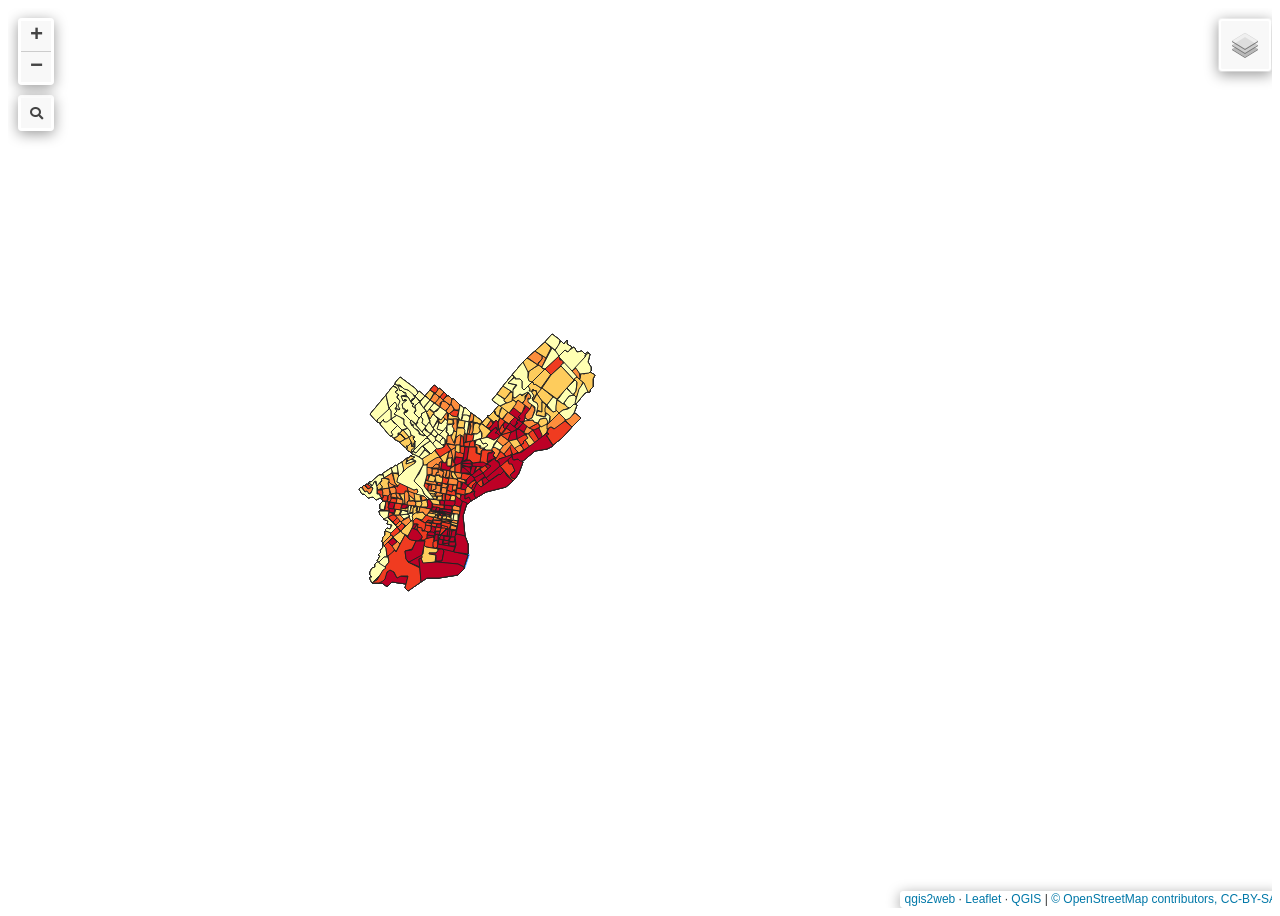
==== Projects/ej-index-map/index.html @ 43e33000 "fix map" ====
<!doctype html>
<html lang="en">
    <head>
        <meta charset="utf-8">
        <meta http-equiv="X-UA-Compatible" content="IE=edge">
        <meta name="viewport" content="initial-scale=1,user-scalable=no,maximum-scale=1,width=device-width">
        <meta name="mobile-web-app-capable" content="yes">
        <meta name="apple-mobile-web-app-capable" content="yes">
        <link rel="stylesheet" href="css/leaflet.css">
        <link rel="stylesheet" href="css/L.Control.Layers.Tree.css">
        <link rel="stylesheet" href="css/qgis2web.css">
        <link rel="stylesheet" href="css/fontawesome-all.min.css">
        <link rel="stylesheet" href="css/leaflet.photon.css">
        <style>
        #map {
            width: 100%;
            height: 100vh;
        }
        </style>
        <title></title>
    </head>
    <body>
        <div id="map">
        </div>
        <script src="js/qgis2web_expressions.js"></script>
        <script src="js/leaflet.js"></script>
        <script src="js/L.Control.Layers.Tree.min.js"></script>
        <script src="js/leaflet.rotatedMarker.js"></script>
        <script src="js/leaflet.pattern.js"></script>
        <script src="js/leaflet-hash.js"></script>
        <script src="js/Autolinker.min.js"></script>
        <script src="js/rbush.min.js"></script>
        <script src="js/labelgun.min.js"></script>
        <script src="js/labels.js"></script>
        <script src="js/leaflet.photon.js"></script>
        <script src="data/EJClimateRiskIndex_1.js"></script>
        <script src="data/EnvironmentalBurdenIndex_2.js"></script>
        <script src="data/Health_VulnerabilityIndex_3.js"></script>
        <script src="data/SocialVulnerabilityIndex_4.js"></script>
        <script src="data/ClimateExposureIndex_5.js"></script>
        <script>
        var highlightLayer;
        function highlightFeature(e) {
            highlightLayer = e.target;

            if (e.target.feature.geometry.type === 'LineString' || e.target.feature.geometry.type === 'MultiLineString') {
              highlightLayer.setStyle({
                color: 'rgba(255, 255, 0, 1.00)',
              });
            } else {
              highlightLayer.setStyle({
                fillColor: 'rgba(255, 255, 0, 1.00)',
                fillOpacity: 1
              });
            }
        }
        var map = L.map('map', {
            zoomControl:false, maxZoom:28, minZoom:1
        }).fitBounds([[39.86535058862325,-75.39120789966726],[40.149385617863615,-74.38391199046475]]);
        var hash = new L.Hash(map);
        map.attributionControl.setPrefix('<a href="https://github.com/qgis2web/qgis2web" target="_blank">qgis2web</a> &middot; <a href="https://leafletjs.com" title="A JS library for interactive maps">Leaflet</a> &middot; <a href="https://qgis.org">QGIS</a>');
        var autolinker = new Autolinker({truncate: {length: 30, location: 'smart'}});
        // remove popup's row if "visible-with-data"
        function removeEmptyRowsFromPopupContent(content, feature) {
         var tempDiv = document.createElement('div');
         tempDiv.innerHTML = content;
         var rows = tempDiv.querySelectorAll('tr');
         for (var i = 0; i < rows.length; i++) {
             var td = rows[i].querySelector('td.visible-with-data');
             var key = td ? td.id : '';
             if (td && td.classList.contains('visible-with-data') && feature.properties[key] == null) {
                 rows[i].parentNode.removeChild(rows[i]);
             }
         }
         return tempDiv.innerHTML;
        }
        // modify popup if contains media
        function addClassToPopupIfMedia(content, popup) {
            var tempDiv = document.createElement('div');
            tempDiv.innerHTML = content;
            var imgTd = tempDiv.querySelector('td img');
            if (imgTd) {
                var src = imgTd.getAttribute('src');
                if (/\.(jpg|jpeg|png|gif|bmp|webp|avif)$/i.test(src)) {
                    popup._contentNode.classList.add('media');
                    var img = popup._contentNode.querySelector('td img');
                    if (img) {
                        // If already loaded (cache), update immediately
                        if (img.complete && img.naturalHeight > 0) {
                            popup.update();
                        } else {
                            img.addEventListener('load', function() {
                                popup.update();
                            });
                            img.addEventListener('error', function() {
                                popup.update();
                            });
                        }
                    }
                } else if (/\.(mp3|wav|ogg|aac)$/i.test(src)) {
                    var audio = document.createElement('audio');
                    audio.controls = true;
                    audio.src = src;
                    imgTd.parentNode.replaceChild(audio, imgTd);
                    popup._contentNode.classList.add('media');
                    setTimeout(function() {
                        popup.setContent(tempDiv.innerHTML);
                        popup.update();
                    }, 10);
                } else if (/\.(mp4|webm|ogg|mov)$/i.test(src)) {
                    var video = document.createElement('video');
                    video.controls = true;
                    video.src = src;
                    video.style.width = "400px";
                    video.style.height = "300px";
                    video.style.maxHeight = "60vh";
                    video.style.maxWidth = "60vw";
                    imgTd.parentNode.replaceChild(video, imgTd);
                    popup._contentNode.classList.add('media');
                    // Aggiorna il popup quando il video carica i metadati
                    video.addEventListener('loadedmetadata', function() {
                        popup.update();
                    });
                    setTimeout(function() {
                        popup.setContent(tempDiv.innerHTML);
                        popup.update();
                    }, 10);
                } else {
                    popup._contentNode.classList.remove('media');
                }
            } else {
                popup._contentNode.classList.remove('media');
            }
        }
        var zoomControl = L.control.zoom({
            position: 'topleft'
        }).addTo(map);
        var bounds_group = new L.featureGroup([]);
        function setBounds() {
        }
        map.createPane('pane_OSMStandard_0');
        map.getPane('pane_OSMStandard_0').style.zIndex = 400;
        var layer_OSMStandard_0 = L.tileLayer('https://tile.openstreetmap.org/{z}/{x}/{y}.png', {
            pane: 'pane_OSMStandard_0',
            opacity: 1.0,
            attribution: '<a href="https://www.openstreetmap.org/copyright">© OpenStreetMap contributors, CC-BY-SA</a>',
            minZoom: 1,
            maxZoom: 28,
            minNativeZoom: 0,
            maxNativeZoom: 19
        });
        layer_OSMStandard_0;
        map.addLayer(layer_OSMStandard_0);
        function pop_EJClimateRiskIndex_1(feature, layer) {
            layer.on({
                mouseout: function(e) {
                    for (var i in e.target._eventParents) {
                        if (typeof e.target._eventParents[i].resetStyle === 'function') {
                            e.target._eventParents[i].resetStyle(e.target);
                        }
                    }
                },
                mouseover: highlightFeature,
            });
            var popupContent = '<table>\
                    <tr>\
                        <td colspan="2">' + (feature.properties['GEOID'] !== null ? autolinker.link(String(feature.properties['GEOID']).replace(/'/g, '\'').toLocaleString()) : '') + '</td>\
                    </tr>\
                    <tr>\
                        <td colspan="2">' + (feature.properties['NAME'] !== null ? autolinker.link(String(feature.properties['NAME']).replace(/'/g, '\'').toLocaleString()) : '') + '</td>\
                    </tr>\
                    <tr>\
                        <td colspan="2">' + (feature.properties['EJScreen_Philadelphia_Tracts_PM25'] !== null ? autolinker.link(String(feature.properties['EJScreen_Philadelphia_Tracts_PM25']).replace(/'/g, '\'').toLocaleString()) : '') + '</td>\
                    </tr>\
                    <tr>\
                        <td colspan="2">' + (feature.properties['EJScreen_Philadelphia_Tracts_OZONE'] !== null ? autolinker.link(String(feature.properties['EJScreen_Philadelphia_Tracts_OZONE']).replace(/'/g, '\'').toLocaleString()) : '') + '</td>\
                    </tr>\
                    <tr>\
                        <td colspan="2">' + (feature.properties['EJScreen_Philadelphia_Tracts_DSLPM'] !== null ? autolinker.link(String(feature.properties['EJScreen_Philadelphia_Tracts_DSLPM']).replace(/'/g, '\'').toLocaleString()) : '') + '</td>\
                    </tr>\
                    <tr>\
                        <td colspan="2">' + (feature.properties['EJScreen_Philadelphia_Tracts_RSEI_AIR'] !== null ? autolinker.link(String(feature.properties['EJScreen_Philadelphia_Tracts_RSEI_AIR']).replace(/'/g, '\'').toLocaleString()) : '') + '</td>\
                    </tr>\
                    <tr>\
                        <td colspan="2">' + (feature.properties['EJScreen_Philadelphia_Tracts_PTRAF'] !== null ? autolinker.link(String(feature.properties['EJScreen_Philadelphia_Tracts_PTRAF']).replace(/'/g, '\'').toLocaleString()) : '') + '</td>\
                    </tr>\
                    <tr>\
                        <td colspan="2">' + (feature.properties['HISTO_1'] !== null ? autolinker.link(String(feature.properties['HISTO_1']).replace(/'/g, '\'').toLocaleString()) : '') + '</td>\
                    </tr>\
                    <tr>\
                        <td colspan="2">' + (feature.properties['HISTO_2'] !== null ? autolinker.link(String(feature.properties['HISTO_2']).replace(/'/g, '\'').toLocaleString()) : '') + '</td>\
                    </tr>\
                    <tr>\
                        <td colspan="2">' + (feature.properties['HISTO_3'] !== null ? autolinker.link(String(feature.properties['HISTO_3']).replace(/'/g, '\'').toLocaleString()) : '') + '</td>\
                    </tr>\
                    <tr>\
                        <td colspan="2">' + (feature.properties['HISTO_4'] !== null ? autolinker.link(String(feature.properties['HISTO_4']).replace(/'/g, '\'').toLocaleString()) : '') + '</td>\
                    </tr>\
                    <tr>\
                        <td colspan="2">' + (feature.properties['HISTO_5'] !== null ? autolinker.link(String(feature.properties['HISTO_5']).replace(/'/g, '\'').toLocaleString()) : '') + '</td>\
                    </tr>\
                    <tr>\
                        <td colspan="2">' + (feature.properties['HISTO_6'] !== null ? autolinker.link(String(feature.properties['HISTO_6']).replace(/'/g, '\'').toLocaleString()) : '') + '</td>\
                    </tr>\
                    <tr>\
                        <td colspan="2">' + (feature.properties['HISTO_7'] !== null ? autolinker.link(String(feature.properties['HISTO_7']).replace(/'/g, '\'').toLocaleString()) : '') + '</td>\
                    </tr>\
                    <tr>\
                        <td colspan="2">' + (feature.properties['pct_tree_canopy'] !== null ? autolinker.link(String(feature.properties['pct_tree_canopy']).replace(/'/g, '\'').toLocaleString()) : '') + '</td>\
                    </tr>\
                    <tr>\
                        <td colspan="2">' + (feature.properties['Environmental Justice Project - Philadelphia_Census_median_hh_income'] !== null ? autolinker.link(String(feature.properties['Environmental Justice Project - Philadelphia_Census_median_hh_income']).replace(/'/g, '\'').toLocaleString()) : '') + '</td>\
                    </tr>\
                    <tr>\
                        <td colspan="2">' + (feature.properties['Environmental Justice Project - Philadelphia_Census_poverty_rate'] !== null ? autolinker.link(String(feature.properties['Environmental Justice Project - Philadelphia_Census_poverty_rate']).replace(/'/g, '\'').toLocaleString()) : '') + '</td>\
                    </tr>\
                    <tr>\
                        <td colspan="2">' + (feature.properties['Environmental Justice Project - Philadelphia_Census_pct_nonwhite'] !== null ? autolinker.link(String(feature.properties['Environmental Justice Project - Philadelphia_Census_pct_nonwhite']).replace(/'/g, '\'').toLocaleString()) : '') + '</td>\
                    </tr>\
                    <tr>\
                        <td colspan="2">' + (feature.properties['Environmental Justice Project - Philadelphia_Census_pct_limited_english'] !== null ? autolinker.link(String(feature.properties['Environmental Justice Project - Philadelphia_Census_pct_limited_english']).replace(/'/g, '\'').toLocaleString()) : '') + '</td>\
                    </tr>\
                    <tr>\
                        <td colspan="2">' + (feature.properties['Environmental Justice Project - Philadelphia_Census_Asthma'] !== null ? autolinker.link(String(feature.properties['Environmental Justice Project - Philadelphia_Census_Asthma']).replace(/'/g, '\'').toLocaleString()) : '') + '</td>\
                    </tr>\
                    <tr>\
                        <td colspan="2">' + (feature.properties['Environmental Justice Project - Philadelphia_Census_COPD'] !== null ? autolinker.link(String(feature.properties['Environmental Justice Project - Philadelphia_Census_COPD']).replace(/'/g, '\'').toLocaleString()) : '') + '</td>\
                    </tr>\
                    <tr>\
                        <td colspan="2">' + (feature.properties['Environmental Justice Project - Philadelphia_Census_Heart_Disease'] !== null ? autolinker.link(String(feature.properties['Environmental Justice Project - Philadelphia_Census_Heart_Disease']).replace(/'/g, '\'').toLocaleString()) : '') + '</td>\
                    </tr>\
                    <tr>\
                        <td colspan="2">' + (feature.properties['EJScreen_Philadelphia_Tracts_PM25_pctile'] !== null ? autolinker.link(String(feature.properties['EJScreen_Philadelphia_Tracts_PM25_pctile']).replace(/'/g, '\'').toLocaleString()) : '') + '</td>\
                    </tr>\
                    <tr>\
                        <td colspan="2">' + (feature.properties['EJScreen_Philadelphia_Tracts_OZONE_pctile'] !== null ? autolinker.link(String(feature.properties['EJScreen_Philadelphia_Tracts_OZONE_pctile']).replace(/'/g, '\'').toLocaleString()) : '') + '</td>\
                    </tr>\
                    <tr>\
                        <td colspan="2">' + (feature.properties['EJScreen_Philadelphia_Tracts_DSLPM_pctile'] !== null ? autolinker.link(String(feature.properties['EJScreen_Philadelphia_Tracts_DSLPM_pctile']).replace(/'/g, '\'').toLocaleString()) : '') + '</td>\
                    </tr>\
                    <tr>\
                        <td colspan="2">' + (feature.properties['EJScreen_Philadelphia_Tracts_RSEI_AIR_pctile'] !== null ? autolinker.link(String(feature.properties['EJScreen_Philadelphia_Tracts_RSEI_AIR_pctile']).replace(/'/g, '\'').toLocaleString()) : '') + '</td>\
                    </tr>\
                    <tr>\
                        <td colspan="2">' + (feature.properties['EJScreen_Philadelphia_Tracts_PTRAF_pctile'] !== null ? autolinker.link(String(feature.properties['EJScreen_Philadelphia_Tracts_PTRAF_pctile']).replace(/'/g, '\'').toLocaleString()) : '') + '</td>\
                    </tr>\
                    <tr>\
                        <td colspan="2">' + (feature.properties['Environmental Justice Project - Philadelphia_Census_Asthma_pctile'] !== null ? autolinker.link(String(feature.properties['Environmental Justice Project - Philadelphia_Census_Asthma_pctile']).replace(/'/g, '\'').toLocaleString()) : '') + '</td>\
                    </tr>\
                    <tr>\
                        <td colspan="2">' + (feature.properties['Environmental Justice Project - Philadelphia_Census_Heart_Disease_pctile'] !== null ? autolinker.link(String(feature.properties['Environmental Justice Project - Philadelphia_Census_Heart_Disease_pctile']).replace(/'/g, '\'').toLocaleString()) : '') + '</td>\
                    </tr>\
                    <tr>\
                        <td colspan="2">' + (feature.properties['Environmental Justice Project - Philadelphia_Census_COPD_pctile'] !== null ? autolinker.link(String(feature.properties['Environmental Justice Project - Philadelphia_Census_COPD_pctile']).replace(/'/g, '\'').toLocaleString()) : '') + '</td>\
                    </tr>\
                    <tr>\
                        <td colspan="2">' + (feature.properties['Environmental Justice Project - Philadelphia_Census_poverty_rate_pctile'] !== null ? autolinker.link(String(feature.properties['Environmental Justice Project - Philadelphia_Census_poverty_rate_pctile']).replace(/'/g, '\'').toLocaleString()) : '') + '</td>\
                    </tr>\
                    <tr>\
                        <td colspan="2">' + (feature.properties['Environmental Justice Project - Philadelphia_Census_pct_nonwhite_pctile'] !== null ? autolinker.link(String(feature.properties['Environmental Justice Project - Philadelphia_Census_pct_nonwhite_pctile']).replace(/'/g, '\'').toLocaleString()) : '') + '</td>\
                    </tr>\
                    <tr>\
                        <td colspan="2">' + (feature.properties['Environmental Justice Project - Philadelphia_Census_pct_limited_english_pctile'] !== null ? autolinker.link(String(feature.properties['Environmental Justice Project - Philadelphia_Census_pct_limited_english_pctile']).replace(/'/g, '\'').toLocaleString()) : '') + '</td>\
                    </tr>\
                    <tr>\
                        <td colspan="2">' + (feature.properties['income_pctile'] !== null ? autolinker.link(String(feature.properties['income_pctile']).replace(/'/g, '\'').toLocaleString()) : '') + '</td>\
                    </tr>\
                    <tr>\
                        <td colspan="2">' + (feature.properties['heat_exposure_proxy'] !== null ? autolinker.link(String(feature.properties['heat_exposure_proxy']).replace(/'/g, '\'').toLocaleString()) : '') + '</td>\
                    </tr>\
                    <tr>\
                        <td colspan="2">' + (feature.properties['heat_exposure_pctile'] !== null ? autolinker.link(String(feature.properties['heat_exposure_pctile']).replace(/'/g, '\'').toLocaleString()) : '') + '</td>\
                    </tr>\
                    <tr>\
                        <td colspan="2">' + (feature.properties['environmental_burden_index'] !== null ? autolinker.link(String(feature.properties['environmental_burden_index']).replace(/'/g, '\'').toLocaleString()) : '') + '</td>\
                    </tr>\
                    <tr>\
                        <td colspan="2">' + (feature.properties['health_vulnerability_index'] !== null ? autolinker.link(String(feature.properties['health_vulnerability_index']).replace(/'/g, '\'').toLocaleString()) : '') + '</td>\
                    </tr>\
                    <tr>\
                        <td colspan="2">' + (feature.properties['social_vulnerability_index'] !== null ? autolinker.link(String(feature.properties['social_vulnerability_index']).replace(/'/g, '\'').toLocaleString()) : '') + '</td>\
                    </tr>\
                    <tr>\
                        <td colspan="2">' + (feature.properties['climate_exposure_index'] !== null ? autolinker.link(String(feature.properties['climate_exposure_index']).replace(/'/g, '\'').toLocaleString()) : '') + '</td>\
                    </tr>\
                    <tr>\
                        <td colspan="2">' + (feature.properties['composite_risk_score'] !== null ? autolinker.link(String(feature.properties['composite_risk_score']).replace(/'/g, '\'').toLocaleString()) : '') + '</td>\
                    </tr>\
                </table>';
            var content = removeEmptyRowsFromPopupContent(popupContent, feature);
			layer.on('popupopen', function(e) {
				addClassToPopupIfMedia(content, e.popup);
			});
			layer.bindPopup(content, { maxHeight: 400 });
        }

        function style_EJClimateRiskIndex_1_0(feature) {
            if (feature.properties['composite_risk_score'] >= 18.607334 && feature.properties['composite_risk_score'] <= 36.349273 ) {
                return {
                pane: 'pane_EJClimateRiskIndex_1',
                opacity: 1,
                color: 'rgba(35,35,35,1.0)',
                dashArray: '',
                lineCap: 'butt',
                lineJoin: 'miter',
                weight: 1.0, 
                fill: true,
                fillOpacity: 1,
                fillColor: 'rgba(255,255,178,1.0)',
                interactive: true,
            }
            }
            if (feature.properties['composite_risk_score'] >= 36.349273 && feature.properties['composite_risk_score'] <= 46.373798 ) {
                return {
                pane: 'pane_EJClimateRiskIndex_1',
                opacity: 1,
                color: 'rgba(35,35,35,1.0)',
                dashArray: '',
                lineCap: 'butt',
                lineJoin: 'miter',
                weight: 1.0, 
                fill: true,
                fillOpacity: 1,
                fillColor: 'rgba(254,204,92,1.0)',
                interactive: true,
            }
            }
            if (feature.properties['composite_risk_score'] >= 46.373798 && feature.properties['composite_risk_score'] <= 54.955876 ) {
                return {
                pane: 'pane_EJClimateRiskIndex_1',
                opacity: 1,
                color: 'rgba(35,35,35,1.0)',
                dashArray: '',
                lineCap: 'butt',
                lineJoin: 'miter',
                weight: 1.0, 
                fill: true,
                fillOpacity: 1,
                fillColor: 'rgba(253,141,60,1.0)',
                interactive: true,
            }
            }
            if (feature.properties['composite_risk_score'] >= 54.955876 && feature.properties['composite_risk_score'] <= 63.585877 ) {
                return {
                pane: 'pane_EJClimateRiskIndex_1',
                opacity: 1,
                color: 'rgba(35,35,35,1.0)',
                dashArray: '',
                lineCap: 'butt',
                lineJoin: 'miter',
                weight: 1.0, 
                fill: true,
                fillOpacity: 1,
                fillColor: 'rgba(240,59,32,1.0)',
                interactive: true,
            }
            }
            if (feature.properties['composite_risk_score'] >= 63.585877 && feature.properties['composite_risk_score'] <= 81.238102 ) {
                return {
                pane: 'pane_EJClimateRiskIndex_1',
                opacity: 1,
                color: 'rgba(35,35,35,1.0)',
                dashArray: '',
                lineCap: 'butt',
                lineJoin: 'miter',
                weight: 1.0, 
                fill: true,
                fillOpacity: 1,
                fillColor: 'rgba(189,0,38,1.0)',
                interactive: true,
            }
            }
        }
        map.createPane('pane_EJClimateRiskIndex_1');
        map.getPane('pane_EJClimateRiskIndex_1').style.zIndex = 401;
        map.getPane('pane_EJClimateRiskIndex_1').style['mix-blend-mode'] = 'normal';
        var layer_EJClimateRiskIndex_1 = new L.geoJson(json_EJClimateRiskIndex_1, {
            attribution: '',
            interactive: true,
            dataVar: 'json_EJClimateRiskIndex_1',
            layerName: 'layer_EJClimateRiskIndex_1',
            pane: 'pane_EJClimateRiskIndex_1',
            onEachFeature: pop_EJClimateRiskIndex_1,
            style: style_EJClimateRiskIndex_1_0,
        });
        bounds_group.addLayer(layer_EJClimateRiskIndex_1);
        map.addLayer(layer_EJClimateRiskIndex_1);
        function pop_EnvironmentalBurdenIndex_2(feature, layer) {
            layer.on({
                mouseout: function(e) {
                    for (var i in e.target._eventParents) {
                        if (typeof e.target._eventParents[i].resetStyle === 'function') {
                            e.target._eventParents[i].resetStyle(e.target);
                        }
                    }
                },
                mouseover: highlightFeature,
            });
            var popupContent = '<table>\
                    <tr>\
                        <td colspan="2">' + (feature.properties['GEOID'] !== null ? autolinker.link(String(feature.properties['GEOID']).replace(/'/g, '\'').toLocaleString()) : '') + '</td>\
                    </tr>\
                    <tr>\
                        <td colspan="2">' + (feature.properties['NAME'] !== null ? autolinker.link(String(feature.properties['NAME']).replace(/'/g, '\'').toLocaleString()) : '') + '</td>\
                    </tr>\
                    <tr>\
                        <td colspan="2">' + (feature.properties['EJScreen_Philadelphia_Tracts_PM25'] !== null ? autolinker.link(String(feature.properties['EJScreen_Philadelphia_Tracts_PM25']).replace(/'/g, '\'').toLocaleString()) : '') + '</td>\
                    </tr>\
                    <tr>\
                        <td colspan="2">' + (feature.properties['EJScreen_Philadelphia_Tracts_OZONE'] !== null ? autolinker.link(String(feature.properties['EJScreen_Philadelphia_Tracts_OZONE']).replace(/'/g, '\'').toLocaleString()) : '') + '</td>\
                    </tr>\
                    <tr>\
                        <td colspan="2">' + (feature.properties['EJScreen_Philadelphia_Tracts_DSLPM'] !== null ? autolinker.link(String(feature.properties['EJScreen_Philadelphia_Tracts_DSLPM']).replace(/'/g, '\'').toLocaleString()) : '') + '</td>\
                    </tr>\
                    <tr>\
                        <td colspan="2">' + (feature.properties['EJScreen_Philadelphia_Tracts_RSEI_AIR'] !== null ? autolinker.link(String(feature.properties['EJScreen_Philadelphia_Tracts_RSEI_AIR']).replace(/'/g, '\'').toLocaleString()) : '') + '</td>\
                    </tr>\
                    <tr>\
                        <td colspan="2">' + (feature.properties['EJScreen_Philadelphia_Tracts_PTRAF'] !== null ? autolinker.link(String(feature.properties['EJScreen_Philadelphia_Tracts_PTRAF']).replace(/'/g, '\'').toLocaleString()) : '') + '</td>\
                    </tr>\
                    <tr>\
                        <td colspan="2">' + (feature.properties['HISTO_1'] !== null ? autolinker.link(String(feature.properties['HISTO_1']).replace(/'/g, '\'').toLocaleString()) : '') + '</td>\
                    </tr>\
                    <tr>\
                        <td colspan="2">' + (feature.properties['HISTO_2'] !== null ? autolinker.link(String(feature.properties['HISTO_2']).replace(/'/g, '\'').toLocaleString()) : '') + '</td>\
                    </tr>\
                    <tr>\
                        <td colspan="2">' + (feature.properties['HISTO_3'] !== null ? autolinker.link(String(feature.properties['HISTO_3']).replace(/'/g, '\'').toLocaleString()) : '') + '</td>\
                    </tr>\
                    <tr>\
                        <td colspan="2">' + (feature.properties['HISTO_4'] !== null ? autolinker.link(String(feature.properties['HISTO_4']).replace(/'/g, '\'').toLocaleString()) : '') + '</td>\
                    </tr>\
                    <tr>\
                        <td colspan="2">' + (feature.properties['HISTO_5'] !== null ? autolinker.link(String(feature.properties['HISTO_5']).replace(/'/g, '\'').toLocaleString()) : '') + '</td>\
                    </tr>\
                    <tr>\
                        <td colspan="2">' + (feature.properties['HISTO_6'] !== null ? autolinker.link(String(feature.properties['HISTO_6']).replace(/'/g, '\'').toLocaleString()) : '') + '</td>\
                    </tr>\
                    <tr>\
                        <td colspan="2">' + (feature.properties['HISTO_7'] !== null ? autolinker.link(String(feature.properties['HISTO_7']).replace(/'/g, '\'').toLocaleString()) : '') + '</td>\
                    </tr>\
                    <tr>\
                        <td colspan="2">' + (feature.properties['pct_tree_canopy'] !== null ? autolinker.link(String(feature.properties['pct_tree_canopy']).replace(/'/g, '\'').toLocaleString()) : '') + '</td>\
                    </tr>\
                    <tr>\
                        <td colspan="2">' + (feature.properties['Environmental Justice Project - Philadelphia_Census_median_hh_income'] !== null ? autolinker.link(String(feature.properties['Environmental Justice Project - Philadelphia_Census_median_hh_income']).replace(/'/g, '\'').toLocaleString()) : '') + '</td>\
                    </tr>\
                    <tr>\
                        <td colspan="2">' + (feature.properties['Environmental Justice Project - Philadelphia_Census_poverty_rate'] !== null ? autolinker.link(String(feature.properties['Environmental Justice Project - Philadelphia_Census_poverty_rate']).replace(/'/g, '\'').toLocaleString()) : '') + '</td>\
                    </tr>\
                    <tr>\
                        <td colspan="2">' + (feature.properties['Environmental Justice Project - Philadelphia_Census_pct_nonwhite'] !== null ? autolinker.link(String(feature.properties['Environmental Justice Project - Philadelphia_Census_pct_nonwhite']).replace(/'/g, '\'').toLocaleString()) : '') + '</td>\
                    </tr>\
                    <tr>\
                        <td colspan="2">' + (feature.properties['Environmental Justice Project - Philadelphia_Census_pct_limited_english'] !== null ? autolinker.link(String(feature.properties['Environmental Justice Project - Philadelphia_Census_pct_limited_english']).replace(/'/g, '\'').toLocaleString()) : '') + '</td>\
                    </tr>\
                    <tr>\
                        <td colspan="2">' + (feature.properties['Environmental Justice Project - Philadelphia_Census_Asthma'] !== null ? autolinker.link(String(feature.properties['Environmental Justice Project - Philadelphia_Census_Asthma']).replace(/'/g, '\'').toLocaleString()) : '') + '</td>\
                    </tr>\
                    <tr>\
                        <td colspan="2">' + (feature.properties['Environmental Justice Project - Philadelphia_Census_COPD'] !== null ? autolinker.link(String(feature.properties['Environmental Justice Project - Philadelphia_Census_COPD']).replace(/'/g, '\'').toLocaleString()) : '') + '</td>\
                    </tr>\
                    <tr>\
                        <td colspan="2">' + (feature.properties['Environmental Justice Project - Philadelphia_Census_Heart_Disease'] !== null ? autolinker.link(String(feature.properties['Environmental Justice Project - Philadelphia_Census_Heart_Disease']).replace(/'/g, '\'').toLocaleString()) : '') + '</td>\
                    </tr>\
                    <tr>\
                        <td colspan="2">' + (feature.properties['EJScreen_Philadelphia_Tracts_PM25_pctile'] !== null ? autolinker.link(String(feature.properties['EJScreen_Philadelphia_Tracts_PM25_pctile']).replace(/'/g, '\'').toLocaleString()) : '') + '</td>\
                    </tr>\
                    <tr>\
                        <td colspan="2">' + (feature.properties['EJScreen_Philadelphia_Tracts_OZONE_pctile'] !== null ? autolinker.link(String(feature.properties['EJScreen_Philadelphia_Tracts_OZONE_pctile']).replace(/'/g, '\'').toLocaleString()) : '') + '</td>\
                    </tr>\
                    <tr>\
                        <td colspan="2">' + (feature.properties['EJScreen_Philadelphia_Tracts_DSLPM_pctile'] !== null ? autolinker.link(String(feature.properties['EJScreen_Philadelphia_Tracts_DSLPM_pctile']).replace(/'/g, '\'').toLocaleString()) : '') + '</td>\
                    </tr>\
                    <tr>\
                        <td colspan="2">' + (feature.properties['EJScreen_Philadelphia_Tracts_RSEI_AIR_pctile'] !== null ? autolinker.link(String(feature.properties['EJScreen_Philadelphia_Tracts_RSEI_AIR_pctile']).replace(/'/g, '\'').toLocaleString()) : '') + '</td>\
                    </tr>\
                    <tr>\
                        <td colspan="2">' + (feature.properties['EJScreen_Philadelphia_Tracts_PTRAF_pctile'] !== null ? autolinker.link(String(feature.properties['EJScreen_Philadelphia_Tracts_PTRAF_pctile']).replace(/'/g, '\'').toLocaleString()) : '') + '</td>\
                    </tr>\
                    <tr>\
                        <td colspan="2">' + (feature.properties['Environmental Justice Project - Philadelphia_Census_Asthma_pctile'] !== null ? autolinker.link(String(feature.properties['Environmental Justice Project - Philadelphia_Census_Asthma_pctile']).replace(/'/g, '\'').toLocaleString()) : '') + '</td>\
                    </tr>\
                    <tr>\
                        <td colspan="2">' + (feature.properties['Environmental Justice Project - Philadelphia_Census_Heart_Disease_pctile'] !== null ? autolinker.link(String(feature.properties['Environmental Justice Project - Philadelphia_Census_Heart_Disease_pctile']).replace(/'/g, '\'').toLocaleString()) : '') + '</td>\
                    </tr>\
                    <tr>\
                        <td colspan="2">' + (feature.properties['Environmental Justice Project - Philadelphia_Census_COPD_pctile'] !== null ? autolinker.link(String(feature.properties['Environmental Justice Project - Philadelphia_Census_COPD_pctile']).replace(/'/g, '\'').toLocaleString()) : '') + '</td>\
                    </tr>\
                    <tr>\
                        <td colspan="2">' + (feature.properties['Environmental Justice Project - Philadelphia_Census_poverty_rate_pctile'] !== null ? autolinker.link(String(feature.properties['Environmental Justice Project - Philadelphia_Census_poverty_rate_pctile']).replace(/'/g, '\'').toLocaleString()) : '') + '</td>\
                    </tr>\
                    <tr>\
                        <td colspan="2">' + (feature.properties['Environmental Justice Project - Philadelphia_Census_pct_nonwhite_pctile'] !== null ? autolinker.link(String(feature.properties['Environmental Justice Project - Philadelphia_Census_pct_nonwhite_pctile']).replace(/'/g, '\'').toLocaleString()) : '') + '</td>\
                    </tr>\
                    <tr>\
                        <td colspan="2">' + (feature.properties['Environmental Justice Project - Philadelphia_Census_pct_limited_english_pctile'] !== null ? autolinker.link(String(feature.properties['Environmental Justice Project - Philadelphia_Census_pct_limited_english_pctile']).replace(/'/g, '\'').toLocaleString()) : '') + '</td>\
                    </tr>\
                    <tr>\
                        <td colspan="2">' + (feature.properties['income_pctile'] !== null ? autolinker.link(String(feature.properties['income_pctile']).replace(/'/g, '\'').toLocaleString()) : '') + '</td>\
                    </tr>\
                    <tr>\
                        <td colspan="2">' + (feature.properties['heat_exposure_proxy'] !== null ? autolinker.link(String(feature.properties['heat_exposure_proxy']).replace(/'/g, '\'').toLocaleString()) : '') + '</td>\
                    </tr>\
                    <tr>\
                        <td colspan="2">' + (feature.properties['heat_exposure_pctile'] !== null ? autolinker.link(String(feature.properties['heat_exposure_pctile']).replace(/'/g, '\'').toLocaleString()) : '') + '</td>\
                    </tr>\
                    <tr>\
                        <td colspan="2">' + (feature.properties['environmental_burden_index'] !== null ? autolinker.link(String(feature.properties['environmental_burden_index']).replace(/'/g, '\'').toLocaleString()) : '') + '</td>\
                    </tr>\
                    <tr>\
                        <td colspan="2">' + (feature.properties['health_vulnerability_index'] !== null ? autolinker.link(String(feature.properties['health_vulnerability_index']).replace(/'/g, '\'').toLocaleString()) : '') + '</td>\
                    </tr>\
                    <tr>\
                        <td colspan="2">' + (feature.properties['social_vulnerability_index'] !== null ? autolinker.link(String(feature.properties['social_vulnerability_index']).replace(/'/g, '\'').toLocaleString()) : '') + '</td>\
                    </tr>\
                    <tr>\
                        <td colspan="2">' + (feature.properties['climate_exposure_index'] !== null ? autolinker.link(String(feature.properties['climate_exposure_index']).replace(/'/g, '\'').toLocaleString()) : '') + '</td>\
                    </tr>\
                    <tr>\
                        <td colspan="2">' + (feature.properties['composite_risk_score'] !== null ? autolinker.link(String(feature.properties['composite_risk_score']).replace(/'/g, '\'').toLocaleString()) : '') + '</td>\
                    </tr>\
                </table>';
            var content = removeEmptyRowsFromPopupContent(popupContent, feature);
			layer.on('popupopen', function(e) {
				addClassToPopupIfMedia(content, e.popup);
			});
			layer.bindPopup(content, { maxHeight: 400 });
        }

        function style_EnvironmentalBurdenIndex_2_0(feature) {
            if (feature.properties['environmental_burden_index'] >= 2.124183 && feature.properties['environmental_burden_index'] <= 41.342286 ) {
                return {
                pane: 'pane_EnvironmentalBurdenIndex_2',
                opacity: 1,
                color: 'rgba(35,35,35,1.0)',
                dashArray: '',
                lineCap: 'butt',
                lineJoin: 'miter',
                weight: 1.0, 
                fill: true,
                fillOpacity: 1,
                fillColor: 'rgba(255,255,178,1.0)',
                interactive: true,
            }
            }
            if (feature.properties['environmental_burden_index'] >= 41.342286 && feature.properties['environmental_burden_index'] <= 47.323043 ) {
                return {
                pane: 'pane_EnvironmentalBurdenIndex_2',
                opacity: 1,
                color: 'rgba(35,35,35,1.0)',
                dashArray: '',
                lineCap: 'butt',
                lineJoin: 'miter',
                weight: 1.0, 
                fill: true,
                fillOpacity: 1,
                fillColor: 'rgba(254,204,92,1.0)',
                interactive: true,
            }
            }
            if (feature.properties['environmental_burden_index'] >= 47.323043 && feature.properties['environmental_burden_index'] <= 52.600545 ) {
                return {
                pane: 'pane_EnvironmentalBurdenIndex_2',
                opacity: 1,
                color: 'rgba(35,35,35,1.0)',
                dashArray: '',
                lineCap: 'butt',
                lineJoin: 'miter',
                weight: 1.0, 
                fill: true,
                fillOpacity: 1,
                fillColor: 'rgba(253,141,60,1.0)',
                interactive: true,
            }
            }
            if (feature.properties['environmental_burden_index'] >= 52.600545 && feature.properties['environmental_burden_index'] <= 60.450129 ) {
                return {
                pane: 'pane_EnvironmentalBurdenIndex_2',
                opacity: 1,
                color: 'rgba(35,35,35,1.0)',
                dashArray: '',
                lineCap: 'butt',
                lineJoin: 'miter',
                weight: 1.0, 
                fill: true,
                fillOpacity: 1,
                fillColor: 'rgba(240,59,32,1.0)',
                interactive: true,
            }
            }
            if (feature.properties['environmental_burden_index'] >= 60.450129 && feature.properties['environmental_burden_index'] <= 75.909843 ) {
                return {
                pane: 'pane_EnvironmentalBurdenIndex_2',
                opacity: 1,
                color: 'rgba(35,35,35,1.0)',
                dashArray: '',
                lineCap: 'butt',
                lineJoin: 'miter',
                weight: 1.0, 
                fill: true,
                fillOpacity: 1,
                fillColor: 'rgba(189,0,38,1.0)',
                interactive: true,
            }
            }
        }
        map.createPane('pane_EnvironmentalBurdenIndex_2');
        map.getPane('pane_EnvironmentalBurdenIndex_2').style.zIndex = 402;
        map.getPane('pane_EnvironmentalBurdenIndex_2').style['mix-blend-mode'] = 'normal';
        var layer_EnvironmentalBurdenIndex_2 = new L.geoJson(json_EnvironmentalBurdenIndex_2, {
            attribution: '',
            interactive: true,
            dataVar: 'json_EnvironmentalBurdenIndex_2',
            layerName: 'layer_EnvironmentalBurdenIndex_2',
            pane: 'pane_EnvironmentalBurdenIndex_2',
            onEachFeature: pop_EnvironmentalBurdenIndex_2,
            style: style_EnvironmentalBurdenIndex_2_0,
        });
        bounds_group.addLayer(layer_EnvironmentalBurdenIndex_2);
        map.addLayer(layer_EnvironmentalBurdenIndex_2);
        function pop_Health_VulnerabilityIndex_3(feature, layer) {
            layer.on({
                mouseout: function(e) {
                    for (var i in e.target._eventParents) {
                        if (typeof e.target._eventParents[i].resetStyle === 'function') {
                            e.target._eventParents[i].resetStyle(e.target);
                        }
                    }
                },
                mouseover: highlightFeature,
            });
            var popupContent = '<table>\
                    <tr>\
                        <td colspan="2">' + (feature.properties['GEOID'] !== null ? autolinker.link(String(feature.properties['GEOID']).replace(/'/g, '\'').toLocaleString()) : '') + '</td>\
                    </tr>\
                    <tr>\
                        <td colspan="2">' + (feature.properties['NAME'] !== null ? autolinker.link(String(feature.properties['NAME']).replace(/'/g, '\'').toLocaleString()) : '') + '</td>\
                    </tr>\
                    <tr>\
                        <td colspan="2">' + (feature.properties['EJScreen_Philadelphia_Tracts_PM25'] !== null ? autolinker.link(String(feature.properties['EJScreen_Philadelphia_Tracts_PM25']).replace(/'/g, '\'').toLocaleString()) : '') + '</td>\
                    </tr>\
                    <tr>\
                        <td colspan="2">' + (feature.properties['EJScreen_Philadelphia_Tracts_OZONE'] !== null ? autolinker.link(String(feature.properties['EJScreen_Philadelphia_Tracts_OZONE']).replace(/'/g, '\'').toLocaleString()) : '') + '</td>\
                    </tr>\
                    <tr>\
                        <td colspan="2">' + (feature.properties['EJScreen_Philadelphia_Tracts_DSLPM'] !== null ? autolinker.link(String(feature.properties['EJScreen_Philadelphia_Tracts_DSLPM']).replace(/'/g, '\'').toLocaleString()) : '') + '</td>\
                    </tr>\
                    <tr>\
                        <td colspan="2">' + (feature.properties['EJScreen_Philadelphia_Tracts_RSEI_AIR'] !== null ? autolinker.link(String(feature.properties['EJScreen_Philadelphia_Tracts_RSEI_AIR']).replace(/'/g, '\'').toLocaleString()) : '') + '</td>\
                    </tr>\
                    <tr>\
                        <td colspan="2">' + (feature.properties['EJScreen_Philadelphia_Tracts_PTRAF'] !== null ? autolinker.link(String(feature.properties['EJScreen_Philadelphia_Tracts_PTRAF']).replace(/'/g, '\'').toLocaleString()) : '') + '</td>\
                    </tr>\
                    <tr>\
                        <td colspan="2">' + (feature.properties['HISTO_1'] !== null ? autolinker.link(String(feature.properties['HISTO_1']).replace(/'/g, '\'').toLocaleString()) : '') + '</td>\
                    </tr>\
                    <tr>\
                        <td colspan="2">' + (feature.properties['HISTO_2'] !== null ? autolinker.link(String(feature.properties['HISTO_2']).replace(/'/g, '\'').toLocaleString()) : '') + '</td>\
                    </tr>\
                    <tr>\
                        <td colspan="2">' + (feature.properties['HISTO_3'] !== null ? autolinker.link(String(feature.properties['HISTO_3']).replace(/'/g, '\'').toLocaleString()) : '') + '</td>\
                    </tr>\
                    <tr>\
                        <td colspan="2">' + (feature.properties['HISTO_4'] !== null ? autolinker.link(String(feature.properties['HISTO_4']).replace(/'/g, '\'').toLocaleString()) : '') + '</td>\
                    </tr>\
                    <tr>\
                        <td colspan="2">' + (feature.properties['HISTO_5'] !== null ? autolinker.link(String(feature.properties['HISTO_5']).replace(/'/g, '\'').toLocaleString()) : '') + '</td>\
                    </tr>\
                    <tr>\
                        <td colspan="2">' + (feature.properties['HISTO_6'] !== null ? autolinker.link(String(feature.properties['HISTO_6']).replace(/'/g, '\'').toLocaleString()) : '') + '</td>\
                    </tr>\
                    <tr>\
                        <td colspan="2">' + (feature.properties['HISTO_7'] !== null ? autolinker.link(String(feature.properties['HISTO_7']).replace(/'/g, '\'').toLocaleString()) : '') + '</td>\
                    </tr>\
                    <tr>\
                        <td colspan="2">' + (feature.properties['pct_tree_canopy'] !== null ? autolinker.link(String(feature.properties['pct_tree_canopy']).replace(/'/g, '\'').toLocaleString()) : '') + '</td>\
                    </tr>\
                    <tr>\
                        <td colspan="2">' + (feature.properties['Environmental Justice Project - Philadelphia_Census_median_hh_income'] !== null ? autolinker.link(String(feature.properties['Environmental Justice Project - Philadelphia_Census_median_hh_income']).replace(/'/g, '\'').toLocaleString()) : '') + '</td>\
                    </tr>\
                    <tr>\
                        <td colspan="2">' + (feature.properties['Environmental Justice Project - Philadelphia_Census_poverty_rate'] !== null ? autolinker.link(String(feature.properties['Environmental Justice Project - Philadelphia_Census_poverty_rate']).replace(/'/g, '\'').toLocaleString()) : '') + '</td>\
                    </tr>\
                    <tr>\
                        <td colspan="2">' + (feature.properties['Environmental Justice Project - Philadelphia_Census_pct_nonwhite'] !== null ? autolinker.link(String(feature.properties['Environmental Justice Project - Philadelphia_Census_pct_nonwhite']).replace(/'/g, '\'').toLocaleString()) : '') + '</td>\
                    </tr>\
                    <tr>\
                        <td colspan="2">' + (feature.properties['Environmental Justice Project - Philadelphia_Census_pct_limited_english'] !== null ? autolinker.link(String(feature.properties['Environmental Justice Project - Philadelphia_Census_pct_limited_english']).replace(/'/g, '\'').toLocaleString()) : '') + '</td>\
                    </tr>\
                    <tr>\
                        <td colspan="2">' + (feature.properties['Environmental Justice Project - Philadelphia_Census_Asthma'] !== null ? autolinker.link(String(feature.properties['Environmental Justice Project - Philadelphia_Census_Asthma']).replace(/'/g, '\'').toLocaleString()) : '') + '</td>\
                    </tr>\
                    <tr>\
                        <td colspan="2">' + (feature.properties['Environmental Justice Project - Philadelphia_Census_COPD'] !== null ? autolinker.link(String(feature.properties['Environmental Justice Project - Philadelphia_Census_COPD']).replace(/'/g, '\'').toLocaleString()) : '') + '</td>\
                    </tr>\
                    <tr>\
                        <td colspan="2">' + (feature.properties['Environmental Justice Project - Philadelphia_Census_Heart_Disease'] !== null ? autolinker.link(String(feature.properties['Environmental Justice Project - Philadelphia_Census_Heart_Disease']).replace(/'/g, '\'').toLocaleString()) : '') + '</td>\
                    </tr>\
                    <tr>\
                        <td colspan="2">' + (feature.properties['EJScreen_Philadelphia_Tracts_PM25_pctile'] !== null ? autolinker.link(String(feature.properties['EJScreen_Philadelphia_Tracts_PM25_pctile']).replace(/'/g, '\'').toLocaleString()) : '') + '</td>\
                    </tr>\
                    <tr>\
                        <td colspan="2">' + (feature.properties['EJScreen_Philadelphia_Tracts_OZONE_pctile'] !== null ? autolinker.link(String(feature.properties['EJScreen_Philadelphia_Tracts_OZONE_pctile']).replace(/'/g, '\'').toLocaleString()) : '') + '</td>\
                    </tr>\
                    <tr>\
                        <td colspan="2">' + (feature.properties['EJScreen_Philadelphia_Tracts_DSLPM_pctile'] !== null ? autolinker.link(String(feature.properties['EJScreen_Philadelphia_Tracts_DSLPM_pctile']).replace(/'/g, '\'').toLocaleString()) : '') + '</td>\
                    </tr>\
                    <tr>\
                        <td colspan="2">' + (feature.properties['EJScreen_Philadelphia_Tracts_RSEI_AIR_pctile'] !== null ? autolinker.link(String(feature.properties['EJScreen_Philadelphia_Tracts_RSEI_AIR_pctile']).replace(/'/g, '\'').toLocaleString()) : '') + '</td>\
                    </tr>\
                    <tr>\
                        <td colspan="2">' + (feature.properties['EJScreen_Philadelphia_Tracts_PTRAF_pctile'] !== null ? autolinker.link(String(feature.properties['EJScreen_Philadelphia_Tracts_PTRAF_pctile']).replace(/'/g, '\'').toLocaleString()) : '') + '</td>\
                    </tr>\
                    <tr>\
                        <td colspan="2">' + (feature.properties['Environmental Justice Project - Philadelphia_Census_Asthma_pctile'] !== null ? autolinker.link(String(feature.properties['Environmental Justice Project - Philadelphia_Census_Asthma_pctile']).replace(/'/g, '\'').toLocaleString()) : '') + '</td>\
                    </tr>\
                    <tr>\
                        <td colspan="2">' + (feature.properties['Environmental Justice Project - Philadelphia_Census_Heart_Disease_pctile'] !== null ? autolinker.link(String(feature.properties['Environmental Justice Project - Philadelphia_Census_Heart_Disease_pctile']).replace(/'/g, '\'').toLocaleString()) : '') + '</td>\
                    </tr>\
                    <tr>\
                        <td colspan="2">' + (feature.properties['Environmental Justice Project - Philadelphia_Census_COPD_pctile'] !== null ? autolinker.link(String(feature.properties['Environmental Justice Project - Philadelphia_Census_COPD_pctile']).replace(/'/g, '\'').toLocaleString()) : '') + '</td>\
                    </tr>\
                    <tr>\
                        <td colspan="2">' + (feature.properties['Environmental Justice Project - Philadelphia_Census_poverty_rate_pctile'] !== null ? autolinker.link(String(feature.properties['Environmental Justice Project - Philadelphia_Census_poverty_rate_pctile']).replace(/'/g, '\'').toLocaleString()) : '') + '</td>\
                    </tr>\
                    <tr>\
                        <td colspan="2">' + (feature.properties['Environmental Justice Project - Philadelphia_Census_pct_nonwhite_pctile'] !== null ? autolinker.link(String(feature.properties['Environmental Justice Project - Philadelphia_Census_pct_nonwhite_pctile']).replace(/'/g, '\'').toLocaleString()) : '') + '</td>\
                    </tr>\
                    <tr>\
                        <td colspan="2">' + (feature.properties['Environmental Justice Project - Philadelphia_Census_pct_limited_english_pctile'] !== null ? autolinker.link(String(feature.properties['Environmental Justice Project - Philadelphia_Census_pct_limited_english_pctile']).replace(/'/g, '\'').toLocaleString()) : '') + '</td>\
                    </tr>\
                    <tr>\
                        <td colspan="2">' + (feature.properties['income_pctile'] !== null ? autolinker.link(String(feature.properties['income_pctile']).replace(/'/g, '\'').toLocaleString()) : '') + '</td>\
                    </tr>\
                    <tr>\
                        <td colspan="2">' + (feature.properties['heat_exposure_proxy'] !== null ? autolinker.link(String(feature.properties['heat_exposure_proxy']).replace(/'/g, '\'').toLocaleString()) : '') + '</td>\
                    </tr>\
                    <tr>\
                        <td colspan="2">' + (feature.properties['heat_exposure_pctile'] !== null ? autolinker.link(String(feature.properties['heat_exposure_pctile']).replace(/'/g, '\'').toLocaleString()) : '') + '</td>\
                    </tr>\
                    <tr>\
                        <td colspan="2">' + (feature.properties['environmental_burden_index'] !== null ? autolinker.link(String(feature.properties['environmental_burden_index']).replace(/'/g, '\'').toLocaleString()) : '') + '</td>\
                    </tr>\
                    <tr>\
                        <td colspan="2">' + (feature.properties['health_vulnerability_index'] !== null ? autolinker.link(String(feature.properties['health_vulnerability_index']).replace(/'/g, '\'').toLocaleString()) : '') + '</td>\
                    </tr>\
                    <tr>\
                        <td colspan="2">' + (feature.properties['social_vulnerability_index'] !== null ? autolinker.link(String(feature.properties['social_vulnerability_index']).replace(/'/g, '\'').toLocaleString()) : '') + '</td>\
                    </tr>\
                    <tr>\
                        <td colspan="2">' + (feature.properties['climate_exposure_index'] !== null ? autolinker.link(String(feature.properties['climate_exposure_index']).replace(/'/g, '\'').toLocaleString()) : '') + '</td>\
                    </tr>\
                    <tr>\
                        <td colspan="2">' + (feature.properties['composite_risk_score'] !== null ? autolinker.link(String(feature.properties['composite_risk_score']).replace(/'/g, '\'').toLocaleString()) : '') + '</td>\
                    </tr>\
                </table>';
            var content = removeEmptyRowsFromPopupContent(popupContent, feature);
			layer.on('popupopen', function(e) {
				addClassToPopupIfMedia(content, e.popup);
			});
			layer.bindPopup(content, { maxHeight: 400 });
        }

        function style_Health_VulnerabilityIndex_3_0(feature) {
            if (feature.properties['health_vulnerability_index'] >= 0.000000 && feature.properties['health_vulnerability_index'] <= 17.918826 ) {
                return {
                pane: 'pane_Health_VulnerabilityIndex_3',
                opacity: 1,
                color: 'rgba(35,35,35,1.0)',
                dashArray: '',
                lineCap: 'butt',
                lineJoin: 'miter',
                weight: 1.0, 
                fill: true,
                fillOpacity: 1,
                fillColor: 'rgba(255,255,178,1.0)',
                interactive: true,
            }
            }
            if (feature.properties['health_vulnerability_index'] >= 17.918826 && feature.properties['health_vulnerability_index'] <= 39.291883 ) {
                return {
                pane: 'pane_Health_VulnerabilityIndex_3',
                opacity: 1,
                color: 'rgba(35,35,35,1.0)',
                dashArray: '',
                lineCap: 'butt',
                lineJoin: 'miter',
                weight: 1.0, 
                fill: true,
                fillOpacity: 1,
                fillColor: 'rgba(254,204,92,1.0)',
                interactive: true,
            }
            }
            if (feature.properties['health_vulnerability_index'] >= 39.291883 && feature.properties['health_vulnerability_index'] <= 55.906736 ) {
                return {
                pane: 'pane_Health_VulnerabilityIndex_3',
                opacity: 1,
                color: 'rgba(35,35,35,1.0)',
                dashArray: '',
                lineCap: 'butt',
                lineJoin: 'miter',
                weight: 1.0, 
                fill: true,
                fillOpacity: 1,
                fillColor: 'rgba(253,141,60,1.0)',
                interactive: true,
            }
            }
            if (feature.properties['health_vulnerability_index'] >= 55.906736 && feature.properties['health_vulnerability_index'] <= 75.466321 ) {
                return {
                pane: 'pane_Health_VulnerabilityIndex_3',
                opacity: 1,
                color: 'rgba(35,35,35,1.0)',
                dashArray: '',
                lineCap: 'butt',
                lineJoin: 'miter',
                weight: 1.0, 
                fill: true,
                fillOpacity: 1,
                fillColor: 'rgba(240,59,32,1.0)',
                interactive: true,
            }
            }
            if (feature.properties['health_vulnerability_index'] >= 75.466321 && feature.properties['health_vulnerability_index'] <= 98.316062 ) {
                return {
                pane: 'pane_Health_VulnerabilityIndex_3',
                opacity: 1,
                color: 'rgba(35,35,35,1.0)',
                dashArray: '',
                lineCap: 'butt',
                lineJoin: 'miter',
                weight: 1.0, 
                fill: true,
                fillOpacity: 1,
                fillColor: 'rgba(189,0,38,1.0)',
                interactive: true,
            }
            }
        }
        map.createPane('pane_Health_VulnerabilityIndex_3');
        map.getPane('pane_Health_VulnerabilityIndex_3').style.zIndex = 403;
        map.getPane('pane_Health_VulnerabilityIndex_3').style['mix-blend-mode'] = 'normal';
        var layer_Health_VulnerabilityIndex_3 = new L.geoJson(json_Health_VulnerabilityIndex_3, {
            attribution: '',
            interactive: true,
            dataVar: 'json_Health_VulnerabilityIndex_3',
            layerName: 'layer_Health_VulnerabilityIndex_3',
            pane: 'pane_Health_VulnerabilityIndex_3',
            onEachFeature: pop_Health_VulnerabilityIndex_3,
            style: style_Health_VulnerabilityIndex_3_0,
        });
        bounds_group.addLayer(layer_Health_VulnerabilityIndex_3);
        map.addLayer(layer_Health_VulnerabilityIndex_3);
        function pop_SocialVulnerabilityIndex_4(feature, layer) {
            layer.on({
                mouseout: function(e) {
                    for (var i in e.target._eventParents) {
                        if (typeof e.target._eventParents[i].resetStyle === 'function') {
                            e.target._eventParents[i].resetStyle(e.target);
                        }
                    }
                },
                mouseover: highlightFeature,
            });
            var popupContent = '<table>\
                    <tr>\
                        <td colspan="2">' + (feature.properties['GEOID'] !== null ? autolinker.link(String(feature.properties['GEOID']).replace(/'/g, '\'').toLocaleString()) : '') + '</td>\
                    </tr>\
                    <tr>\
                        <td colspan="2">' + (feature.properties['NAME'] !== null ? autolinker.link(String(feature.properties['NAME']).replace(/'/g, '\'').toLocaleString()) : '') + '</td>\
                    </tr>\
                    <tr>\
                        <td colspan="2">' + (feature.properties['EJScreen_Philadelphia_Tracts_PM25'] !== null ? autolinker.link(String(feature.properties['EJScreen_Philadelphia_Tracts_PM25']).replace(/'/g, '\'').toLocaleString()) : '') + '</td>\
                    </tr>\
                    <tr>\
                        <td colspan="2">' + (feature.properties['EJScreen_Philadelphia_Tracts_OZONE'] !== null ? autolinker.link(String(feature.properties['EJScreen_Philadelphia_Tracts_OZONE']).replace(/'/g, '\'').toLocaleString()) : '') + '</td>\
                    </tr>\
                    <tr>\
                        <td colspan="2">' + (feature.properties['EJScreen_Philadelphia_Tracts_DSLPM'] !== null ? autolinker.link(String(feature.properties['EJScreen_Philadelphia_Tracts_DSLPM']).replace(/'/g, '\'').toLocaleString()) : '') + '</td>\
                    </tr>\
                    <tr>\
                        <td colspan="2">' + (feature.properties['EJScreen_Philadelphia_Tracts_RSEI_AIR'] !== null ? autolinker.link(String(feature.properties['EJScreen_Philadelphia_Tracts_RSEI_AIR']).replace(/'/g, '\'').toLocaleString()) : '') + '</td>\
                    </tr>\
                    <tr>\
                        <td colspan="2">' + (feature.properties['EJScreen_Philadelphia_Tracts_PTRAF'] !== null ? autolinker.link(String(feature.properties['EJScreen_Philadelphia_Tracts_PTRAF']).replace(/'/g, '\'').toLocaleString()) : '') + '</td>\
                    </tr>\
                    <tr>\
                        <td colspan="2">' + (feature.properties['HISTO_1'] !== null ? autolinker.link(String(feature.properties['HISTO_1']).replace(/'/g, '\'').toLocaleString()) : '') + '</td>\
                    </tr>\
                    <tr>\
                        <td colspan="2">' + (feature.properties['HISTO_2'] !== null ? autolinker.link(String(feature.properties['HISTO_2']).replace(/'/g, '\'').toLocaleString()) : '') + '</td>\
                    </tr>\
                    <tr>\
                        <td colspan="2">' + (feature.properties['HISTO_3'] !== null ? autolinker.link(String(feature.properties['HISTO_3']).replace(/'/g, '\'').toLocaleString()) : '') + '</td>\
                    </tr>\
                    <tr>\
                        <td colspan="2">' + (feature.properties['HISTO_4'] !== null ? autolinker.link(String(feature.properties['HISTO_4']).replace(/'/g, '\'').toLocaleString()) : '') + '</td>\
                    </tr>\
                    <tr>\
                        <td colspan="2">' + (feature.properties['HISTO_5'] !== null ? autolinker.link(String(feature.properties['HISTO_5']).replace(/'/g, '\'').toLocaleString()) : '') + '</td>\
                    </tr>\
                    <tr>\
                        <td colspan="2">' + (feature.properties['HISTO_6'] !== null ? autolinker.link(String(feature.properties['HISTO_6']).replace(/'/g, '\'').toLocaleString()) : '') + '</td>\
                    </tr>\
                    <tr>\
                        <td colspan="2">' + (feature.properties['HISTO_7'] !== null ? autolinker.link(String(feature.properties['HISTO_7']).replace(/'/g, '\'').toLocaleString()) : '') + '</td>\
                    </tr>\
                    <tr>\
                        <td colspan="2">' + (feature.properties['pct_tree_canopy'] !== null ? autolinker.link(String(feature.properties['pct_tree_canopy']).replace(/'/g, '\'').toLocaleString()) : '') + '</td>\
                    </tr>\
                    <tr>\
                        <td colspan="2">' + (feature.properties['Environmental Justice Project - Philadelphia_Census_median_hh_income'] !== null ? autolinker.link(String(feature.properties['Environmental Justice Project - Philadelphia_Census_median_hh_income']).replace(/'/g, '\'').toLocaleString()) : '') + '</td>\
                    </tr>\
                    <tr>\
                        <td colspan="2">' + (feature.properties['Environmental Justice Project - Philadelphia_Census_poverty_rate'] !== null ? autolinker.link(String(feature.properties['Environmental Justice Project - Philadelphia_Census_poverty_rate']).replace(/'/g, '\'').toLocaleString()) : '') + '</td>\
                    </tr>\
                    <tr>\
                        <td colspan="2">' + (feature.properties['Environmental Justice Project - Philadelphia_Census_pct_nonwhite'] !== null ? autolinker.link(String(feature.properties['Environmental Justice Project - Philadelphia_Census_pct_nonwhite']).replace(/'/g, '\'').toLocaleString()) : '') + '</td>\
                    </tr>\
                    <tr>\
                        <td colspan="2">' + (feature.properties['Environmental Justice Project - Philadelphia_Census_pct_limited_english'] !== null ? autolinker.link(String(feature.properties['Environmental Justice Project - Philadelphia_Census_pct_limited_english']).replace(/'/g, '\'').toLocaleString()) : '') + '</td>\
                    </tr>\
                    <tr>\
                        <td colspan="2">' + (feature.properties['Environmental Justice Project - Philadelphia_Census_Asthma'] !== null ? autolinker.link(String(feature.properties['Environmental Justice Project - Philadelphia_Census_Asthma']).replace(/'/g, '\'').toLocaleString()) : '') + '</td>\
                    </tr>\
                    <tr>\
                        <td colspan="2">' + (feature.properties['Environmental Justice Project - Philadelphia_Census_COPD'] !== null ? autolinker.link(String(feature.properties['Environmental Justice Project - Philadelphia_Census_COPD']).replace(/'/g, '\'').toLocaleString()) : '') + '</td>\
                    </tr>\
                    <tr>\
                        <td colspan="2">' + (feature.properties['Environmental Justice Project - Philadelphia_Census_Heart_Disease'] !== null ? autolinker.link(String(feature.properties['Environmental Justice Project - Philadelphia_Census_Heart_Disease']).replace(/'/g, '\'').toLocaleString()) : '') + '</td>\
                    </tr>\
                    <tr>\
                        <td colspan="2">' + (feature.properties['EJScreen_Philadelphia_Tracts_PM25_pctile'] !== null ? autolinker.link(String(feature.properties['EJScreen_Philadelphia_Tracts_PM25_pctile']).replace(/'/g, '\'').toLocaleString()) : '') + '</td>\
                    </tr>\
                    <tr>\
                        <td colspan="2">' + (feature.properties['EJScreen_Philadelphia_Tracts_OZONE_pctile'] !== null ? autolinker.link(String(feature.properties['EJScreen_Philadelphia_Tracts_OZONE_pctile']).replace(/'/g, '\'').toLocaleString()) : '') + '</td>\
                    </tr>\
                    <tr>\
                        <td colspan="2">' + (feature.properties['EJScreen_Philadelphia_Tracts_DSLPM_pctile'] !== null ? autolinker.link(String(feature.properties['EJScreen_Philadelphia_Tracts_DSLPM_pctile']).replace(/'/g, '\'').toLocaleString()) : '') + '</td>\
                    </tr>\
                    <tr>\
                        <td colspan="2">' + (feature.properties['EJScreen_Philadelphia_Tracts_RSEI_AIR_pctile'] !== null ? autolinker.link(String(feature.properties['EJScreen_Philadelphia_Tracts_RSEI_AIR_pctile']).replace(/'/g, '\'').toLocaleString()) : '') + '</td>\
                    </tr>\
                    <tr>\
                        <td colspan="2">' + (feature.properties['EJScreen_Philadelphia_Tracts_PTRAF_pctile'] !== null ? autolinker.link(String(feature.properties['EJScreen_Philadelphia_Tracts_PTRAF_pctile']).replace(/'/g, '\'').toLocaleString()) : '') + '</td>\
                    </tr>\
                    <tr>\
                        <td colspan="2">' + (feature.properties['Environmental Justice Project - Philadelphia_Census_Asthma_pctile'] !== null ? autolinker.link(String(feature.properties['Environmental Justice Project - Philadelphia_Census_Asthma_pctile']).replace(/'/g, '\'').toLocaleString()) : '') + '</td>\
                    </tr>\
                    <tr>\
                        <td colspan="2">' + (feature.properties['Environmental Justice Project - Philadelphia_Census_Heart_Disease_pctile'] !== null ? autolinker.link(String(feature.properties['Environmental Justice Project - Philadelphia_Census_Heart_Disease_pctile']).replace(/'/g, '\'').toLocaleString()) : '') + '</td>\
                    </tr>\
                    <tr>\
                        <td colspan="2">' + (feature.properties['Environmental Justice Project - Philadelphia_Census_COPD_pctile'] !== null ? autolinker.link(String(feature.properties['Environmental Justice Project - Philadelphia_Census_COPD_pctile']).replace(/'/g, '\'').toLocaleString()) : '') + '</td>\
                    </tr>\
                    <tr>\
                        <td colspan="2">' + (feature.properties['Environmental Justice Project - Philadelphia_Census_poverty_rate_pctile'] !== null ? autolinker.link(String(feature.properties['Environmental Justice Project - Philadelphia_Census_poverty_rate_pctile']).replace(/'/g, '\'').toLocaleString()) : '') + '</td>\
                    </tr>\
                    <tr>\
                        <td colspan="2">' + (feature.properties['Environmental Justice Project - Philadelphia_Census_pct_nonwhite_pctile'] !== null ? autolinker.link(String(feature.properties['Environmental Justice Project - Philadelphia_Census_pct_nonwhite_pctile']).replace(/'/g, '\'').toLocaleString()) : '') + '</td>\
                    </tr>\
                    <tr>\
                        <td colspan="2">' + (feature.properties['Environmental Justice Project - Philadelphia_Census_pct_limited_english_pctile'] !== null ? autolinker.link(String(feature.properties['Environmental Justice Project - Philadelphia_Census_pct_limited_english_pctile']).replace(/'/g, '\'').toLocaleString()) : '') + '</td>\
                    </tr>\
                    <tr>\
                        <td colspan="2">' + (feature.properties['income_pctile'] !== null ? autolinker.link(String(feature.properties['income_pctile']).replace(/'/g, '\'').toLocaleString()) : '') + '</td>\
                    </tr>\
                    <tr>\
                        <td colspan="2">' + (feature.properties['heat_exposure_proxy'] !== null ? autolinker.link(String(feature.properties['heat_exposure_proxy']).replace(/'/g, '\'').toLocaleString()) : '') + '</td>\
                    </tr>\
                    <tr>\
                        <td colspan="2">' + (feature.properties['heat_exposure_pctile'] !== null ? autolinker.link(String(feature.properties['heat_exposure_pctile']).replace(/'/g, '\'').toLocaleString()) : '') + '</td>\
                    </tr>\
                    <tr>\
                        <td colspan="2">' + (feature.properties['environmental_burden_index'] !== null ? autolinker.link(String(feature.properties['environmental_burden_index']).replace(/'/g, '\'').toLocaleString()) : '') + '</td>\
                    </tr>\
                    <tr>\
                        <td colspan="2">' + (feature.properties['health_vulnerability_index'] !== null ? autolinker.link(String(feature.properties['health_vulnerability_index']).replace(/'/g, '\'').toLocaleString()) : '') + '</td>\
                    </tr>\
                    <tr>\
                        <td colspan="2">' + (feature.properties['social_vulnerability_index'] !== null ? autolinker.link(String(feature.properties['social_vulnerability_index']).replace(/'/g, '\'').toLocaleString()) : '') + '</td>\
                    </tr>\
                    <tr>\
                        <td colspan="2">' + (feature.properties['climate_exposure_index'] !== null ? autolinker.link(String(feature.properties['climate_exposure_index']).replace(/'/g, '\'').toLocaleString()) : '') + '</td>\
                    </tr>\
                    <tr>\
                        <td colspan="2">' + (feature.properties['composite_risk_score'] !== null ? autolinker.link(String(feature.properties['composite_risk_score']).replace(/'/g, '\'').toLocaleString()) : '') + '</td>\
                    </tr>\
                </table>';
            var content = removeEmptyRowsFromPopupContent(popupContent, feature);
			layer.on('popupopen', function(e) {
				addClassToPopupIfMedia(content, e.popup);
			});
			layer.bindPopup(content, { maxHeight: 400 });
        }

        function style_SocialVulnerabilityIndex_4_0(feature) {
            if (feature.properties['social_vulnerability_index'] >= 0.000000 && feature.properties['social_vulnerability_index'] <= 24.331659 ) {
                return {
                pane: 'pane_SocialVulnerabilityIndex_4',
                opacity: 1,
                color: 'rgba(35,35,35,1.0)',
                dashArray: '',
                lineCap: 'butt',
                lineJoin: 'miter',
                weight: 1.0, 
                fill: true,
                fillOpacity: 1,
                fillColor: 'rgba(255,255,178,1.0)',
                interactive: true,
            }
            }
            if (feature.properties['social_vulnerability_index'] >= 24.331659 && feature.properties['social_vulnerability_index'] <= 43.117975 ) {
                return {
                pane: 'pane_SocialVulnerabilityIndex_4',
                opacity: 1,
                color: 'rgba(35,35,35,1.0)',
                dashArray: '',
                lineCap: 'butt',
                lineJoin: 'miter',
                weight: 1.0, 
                fill: true,
                fillOpacity: 1,
                fillColor: 'rgba(254,204,92,1.0)',
                interactive: true,
            }
            }
            if (feature.properties['social_vulnerability_index'] >= 43.117975 && feature.properties['social_vulnerability_index'] <= 58.429953 ) {
                return {
                pane: 'pane_SocialVulnerabilityIndex_4',
                opacity: 1,
                color: 'rgba(35,35,35,1.0)',
                dashArray: '',
                lineCap: 'butt',
                lineJoin: 'miter',
                weight: 1.0, 
                fill: true,
                fillOpacity: 1,
                fillColor: 'rgba(253,141,60,1.0)',
                interactive: true,
            }
            }
            if (feature.properties['social_vulnerability_index'] >= 58.429953 && feature.properties['social_vulnerability_index'] <= 70.364902 ) {
                return {
                pane: 'pane_SocialVulnerabilityIndex_4',
                opacity: 1,
                color: 'rgba(35,35,35,1.0)',
                dashArray: '',
                lineCap: 'butt',
                lineJoin: 'miter',
                weight: 1.0, 
                fill: true,
                fillOpacity: 1,
                fillColor: 'rgba(240,59,32,1.0)',
                interactive: true,
            }
            }
            if (feature.properties['social_vulnerability_index'] >= 70.364902 && feature.properties['social_vulnerability_index'] <= 97.866962 ) {
                return {
                pane: 'pane_SocialVulnerabilityIndex_4',
                opacity: 1,
                color: 'rgba(35,35,35,1.0)',
                dashArray: '',
                lineCap: 'butt',
                lineJoin: 'miter',
                weight: 1.0, 
                fill: true,
                fillOpacity: 1,
                fillColor: 'rgba(189,0,38,1.0)',
                interactive: true,
            }
            }
        }
        map.createPane('pane_SocialVulnerabilityIndex_4');
        map.getPane('pane_SocialVulnerabilityIndex_4').style.zIndex = 404;
        map.getPane('pane_SocialVulnerabilityIndex_4').style['mix-blend-mode'] = 'normal';
        var layer_SocialVulnerabilityIndex_4 = new L.geoJson(json_SocialVulnerabilityIndex_4, {
            attribution: '',
            interactive: true,
            dataVar: 'json_SocialVulnerabilityIndex_4',
            layerName: 'layer_SocialVulnerabilityIndex_4',
            pane: 'pane_SocialVulnerabilityIndex_4',
            onEachFeature: pop_SocialVulnerabilityIndex_4,
            style: style_SocialVulnerabilityIndex_4_0,
        });
        bounds_group.addLayer(layer_SocialVulnerabilityIndex_4);
        map.addLayer(layer_SocialVulnerabilityIndex_4);
        function pop_ClimateExposureIndex_5(feature, layer) {
            layer.on({
                mouseout: function(e) {
                    for (var i in e.target._eventParents) {
                        if (typeof e.target._eventParents[i].resetStyle === 'function') {
                            e.target._eventParents[i].resetStyle(e.target);
                        }
                    }
                },
                mouseover: highlightFeature,
            });
            var popupContent = '<table>\
                    <tr>\
                        <td colspan="2">' + (feature.properties['GEOID'] !== null ? autolinker.link(String(feature.properties['GEOID']).replace(/'/g, '\'').toLocaleString()) : '') + '</td>\
                    </tr>\
                    <tr>\
                        <td colspan="2">' + (feature.properties['NAME'] !== null ? autolinker.link(String(feature.properties['NAME']).replace(/'/g, '\'').toLocaleString()) : '') + '</td>\
                    </tr>\
                    <tr>\
                        <td colspan="2">' + (feature.properties['EJScreen_Philadelphia_Tracts_PM25'] !== null ? autolinker.link(String(feature.properties['EJScreen_Philadelphia_Tracts_PM25']).replace(/'/g, '\'').toLocaleString()) : '') + '</td>\
                    </tr>\
                    <tr>\
                        <td colspan="2">' + (feature.properties['EJScreen_Philadelphia_Tracts_OZONE'] !== null ? autolinker.link(String(feature.properties['EJScreen_Philadelphia_Tracts_OZONE']).replace(/'/g, '\'').toLocaleString()) : '') + '</td>\
                    </tr>\
                    <tr>\
                        <td colspan="2">' + (feature.properties['EJScreen_Philadelphia_Tracts_DSLPM'] !== null ? autolinker.link(String(feature.properties['EJScreen_Philadelphia_Tracts_DSLPM']).replace(/'/g, '\'').toLocaleString()) : '') + '</td>\
                    </tr>\
                    <tr>\
                        <td colspan="2">' + (feature.properties['EJScreen_Philadelphia_Tracts_RSEI_AIR'] !== null ? autolinker.link(String(feature.properties['EJScreen_Philadelphia_Tracts_RSEI_AIR']).replace(/'/g, '\'').toLocaleString()) : '') + '</td>\
                    </tr>\
                    <tr>\
                        <td colspan="2">' + (feature.properties['EJScreen_Philadelphia_Tracts_PTRAF'] !== null ? autolinker.link(String(feature.properties['EJScreen_Philadelphia_Tracts_PTRAF']).replace(/'/g, '\'').toLocaleString()) : '') + '</td>\
                    </tr>\
                    <tr>\
                        <td colspan="2">' + (feature.properties['HISTO_1'] !== null ? autolinker.link(String(feature.properties['HISTO_1']).replace(/'/g, '\'').toLocaleString()) : '') + '</td>\
                    </tr>\
                    <tr>\
                        <td colspan="2">' + (feature.properties['HISTO_2'] !== null ? autolinker.link(String(feature.properties['HISTO_2']).replace(/'/g, '\'').toLocaleString()) : '') + '</td>\
                    </tr>\
                    <tr>\
                        <td colspan="2">' + (feature.properties['HISTO_3'] !== null ? autolinker.link(String(feature.properties['HISTO_3']).replace(/'/g, '\'').toLocaleString()) : '') + '</td>\
                    </tr>\
                    <tr>\
                        <td colspan="2">' + (feature.properties['HISTO_4'] !== null ? autolinker.link(String(feature.properties['HISTO_4']).replace(/'/g, '\'').toLocaleString()) : '') + '</td>\
                    </tr>\
                    <tr>\
                        <td colspan="2">' + (feature.properties['HISTO_5'] !== null ? autolinker.link(String(feature.properties['HISTO_5']).replace(/'/g, '\'').toLocaleString()) : '') + '</td>\
                    </tr>\
                    <tr>\
                        <td colspan="2">' + (feature.properties['HISTO_6'] !== null ? autolinker.link(String(feature.properties['HISTO_6']).replace(/'/g, '\'').toLocaleString()) : '') + '</td>\
                    </tr>\
                    <tr>\
                        <td colspan="2">' + (feature.properties['HISTO_7'] !== null ? autolinker.link(String(feature.properties['HISTO_7']).replace(/'/g, '\'').toLocaleString()) : '') + '</td>\
                    </tr>\
                    <tr>\
                        <td colspan="2">' + (feature.properties['pct_tree_canopy'] !== null ? autolinker.link(String(feature.properties['pct_tree_canopy']).replace(/'/g, '\'').toLocaleString()) : '') + '</td>\
                    </tr>\
                    <tr>\
                        <td colspan="2">' + (feature.properties['Environmental Justice Project - Philadelphia_Census_median_hh_income'] !== null ? autolinker.link(String(feature.properties['Environmental Justice Project - Philadelphia_Census_median_hh_income']).replace(/'/g, '\'').toLocaleString()) : '') + '</td>\
                    </tr>\
                    <tr>\
                        <td colspan="2">' + (feature.properties['Environmental Justice Project - Philadelphia_Census_poverty_rate'] !== null ? autolinker.link(String(feature.properties['Environmental Justice Project - Philadelphia_Census_poverty_rate']).replace(/'/g, '\'').toLocaleString()) : '') + '</td>\
                    </tr>\
                    <tr>\
                        <td colspan="2">' + (feature.properties['Environmental Justice Project - Philadelphia_Census_pct_nonwhite'] !== null ? autolinker.link(String(feature.properties['Environmental Justice Project - Philadelphia_Census_pct_nonwhite']).replace(/'/g, '\'').toLocaleString()) : '') + '</td>\
                    </tr>\
                    <tr>\
                        <td colspan="2">' + (feature.properties['Environmental Justice Project - Philadelphia_Census_pct_limited_english'] !== null ? autolinker.link(String(feature.properties['Environmental Justice Project - Philadelphia_Census_pct_limited_english']).replace(/'/g, '\'').toLocaleString()) : '') + '</td>\
                    </tr>\
                    <tr>\
                        <td colspan="2">' + (feature.properties['Environmental Justice Project - Philadelphia_Census_Asthma'] !== null ? autolinker.link(String(feature.properties['Environmental Justice Project - Philadelphia_Census_Asthma']).replace(/'/g, '\'').toLocaleString()) : '') + '</td>\
                    </tr>\
                    <tr>\
                        <td colspan="2">' + (feature.properties['Environmental Justice Project - Philadelphia_Census_COPD'] !== null ? autolinker.link(String(feature.properties['Environmental Justice Project - Philadelphia_Census_COPD']).replace(/'/g, '\'').toLocaleString()) : '') + '</td>\
                    </tr>\
                    <tr>\
                        <td colspan="2">' + (feature.properties['Environmental Justice Project - Philadelphia_Census_Heart_Disease'] !== null ? autolinker.link(String(feature.properties['Environmental Justice Project - Philadelphia_Census_Heart_Disease']).replace(/'/g, '\'').toLocaleString()) : '') + '</td>\
                    </tr>\
                    <tr>\
                        <td colspan="2">' + (feature.properties['EJScreen_Philadelphia_Tracts_PM25_pctile'] !== null ? autolinker.link(String(feature.properties['EJScreen_Philadelphia_Tracts_PM25_pctile']).replace(/'/g, '\'').toLocaleString()) : '') + '</td>\
                    </tr>\
                    <tr>\
                        <td colspan="2">' + (feature.properties['EJScreen_Philadelphia_Tracts_OZONE_pctile'] !== null ? autolinker.link(String(feature.properties['EJScreen_Philadelphia_Tracts_OZONE_pctile']).replace(/'/g, '\'').toLocaleString()) : '') + '</td>\
                    </tr>\
                    <tr>\
                        <td colspan="2">' + (feature.properties['EJScreen_Philadelphia_Tracts_DSLPM_pctile'] !== null ? autolinker.link(String(feature.properties['EJScreen_Philadelphia_Tracts_DSLPM_pctile']).replace(/'/g, '\'').toLocaleString()) : '') + '</td>\
                    </tr>\
                    <tr>\
                        <td colspan="2">' + (feature.properties['EJScreen_Philadelphia_Tracts_RSEI_AIR_pctile'] !== null ? autolinker.link(String(feature.properties['EJScreen_Philadelphia_Tracts_RSEI_AIR_pctile']).replace(/'/g, '\'').toLocaleString()) : '') + '</td>\
                    </tr>\
                    <tr>\
                        <td colspan="2">' + (feature.properties['EJScreen_Philadelphia_Tracts_PTRAF_pctile'] !== null ? autolinker.link(String(feature.properties['EJScreen_Philadelphia_Tracts_PTRAF_pctile']).replace(/'/g, '\'').toLocaleString()) : '') + '</td>\
                    </tr>\
                    <tr>\
                        <td colspan="2">' + (feature.properties['Environmental Justice Project - Philadelphia_Census_Asthma_pctile'] !== null ? autolinker.link(String(feature.properties['Environmental Justice Project - Philadelphia_Census_Asthma_pctile']).replace(/'/g, '\'').toLocaleString()) : '') + '</td>\
                    </tr>\
                    <tr>\
                        <td colspan="2">' + (feature.properties['Environmental Justice Project - Philadelphia_Census_Heart_Disease_pctile'] !== null ? autolinker.link(String(feature.properties['Environmental Justice Project - Philadelphia_Census_Heart_Disease_pctile']).replace(/'/g, '\'').toLocaleString()) : '') + '</td>\
                    </tr>\
                    <tr>\
                        <td colspan="2">' + (feature.properties['Environmental Justice Project - Philadelphia_Census_COPD_pctile'] !== null ? autolinker.link(String(feature.properties['Environmental Justice Project - Philadelphia_Census_COPD_pctile']).replace(/'/g, '\'').toLocaleString()) : '') + '</td>\
                    </tr>\
                    <tr>\
                        <td colspan="2">' + (feature.properties['Environmental Justice Project - Philadelphia_Census_poverty_rate_pctile'] !== null ? autolinker.link(String(feature.properties['Environmental Justice Project - Philadelphia_Census_poverty_rate_pctile']).replace(/'/g, '\'').toLocaleString()) : '') + '</td>\
                    </tr>\
                    <tr>\
                        <td colspan="2">' + (feature.properties['Environmental Justice Project - Philadelphia_Census_pct_nonwhite_pctile'] !== null ? autolinker.link(String(feature.properties['Environmental Justice Project - Philadelphia_Census_pct_nonwhite_pctile']).replace(/'/g, '\'').toLocaleString()) : '') + '</td>\
                    </tr>\
                    <tr>\
                        <td colspan="2">' + (feature.properties['Environmental Justice Project - Philadelphia_Census_pct_limited_english_pctile'] !== null ? autolinker.link(String(feature.properties['Environmental Justice Project - Philadelphia_Census_pct_limited_english_pctile']).replace(/'/g, '\'').toLocaleString()) : '') + '</td>\
                    </tr>\
                    <tr>\
                        <td colspan="2">' + (feature.properties['income_pctile'] !== null ? autolinker.link(String(feature.properties['income_pctile']).replace(/'/g, '\'').toLocaleString()) : '') + '</td>\
                    </tr>\
                    <tr>\
                        <td colspan="2">' + (feature.properties['heat_exposure_proxy'] !== null ? autolinker.link(String(feature.properties['heat_exposure_proxy']).replace(/'/g, '\'').toLocaleString()) : '') + '</td>\
                    </tr>\
                    <tr>\
                        <td colspan="2">' + (feature.properties['heat_exposure_pctile'] !== null ? autolinker.link(String(feature.properties['heat_exposure_pctile']).replace(/'/g, '\'').toLocaleString()) : '') + '</td>\
                    </tr>\
                    <tr>\
                        <td colspan="2">' + (feature.properties['environmental_burden_index'] !== null ? autolinker.link(String(feature.properties['environmental_burden_index']).replace(/'/g, '\'').toLocaleString()) : '') + '</td>\
                    </tr>\
                    <tr>\
                        <td colspan="2">' + (feature.properties['health_vulnerability_index'] !== null ? autolinker.link(String(feature.properties['health_vulnerability_index']).replace(/'/g, '\'').toLocaleString()) : '') + '</td>\
                    </tr>\
                    <tr>\
                        <td colspan="2">' + (feature.properties['social_vulnerability_index'] !== null ? autolinker.link(String(feature.properties['social_vulnerability_index']).replace(/'/g, '\'').toLocaleString()) : '') + '</td>\
                    </tr>\
                    <tr>\
                        <td colspan="2">' + (feature.properties['climate_exposure_index'] !== null ? autolinker.link(String(feature.properties['climate_exposure_index']).replace(/'/g, '\'').toLocaleString()) : '') + '</td>\
                    </tr>\
                    <tr>\
                        <td colspan="2">' + (feature.properties['composite_risk_score'] !== null ? autolinker.link(String(feature.properties['composite_risk_score']).replace(/'/g, '\'').toLocaleString()) : '') + '</td>\
                    </tr>\
                </table>';
            var content = removeEmptyRowsFromPopupContent(popupContent, feature);
			layer.on('popupopen', function(e) {
				addClassToPopupIfMedia(content, e.popup);
			});
			layer.bindPopup(content, { maxHeight: 400 });
        }

        function style_ClimateExposureIndex_5_0(feature) {
            if (feature.properties['climate_exposure_index'] >= 0.245098 && feature.properties['climate_exposure_index'] <= 20.196078 ) {
                return {
                pane: 'pane_ClimateExposureIndex_5',
                opacity: 1,
                color: 'rgba(35,35,35,1.0)',
                dashArray: '',
                lineCap: 'butt',
                lineJoin: 'miter',
                weight: 1.0, 
                fill: true,
                fillOpacity: 1,
                fillColor: 'rgba(255,255,178,1.0)',
                interactive: true,
            }
            }
            if (feature.properties['climate_exposure_index'] >= 20.196078 && feature.properties['climate_exposure_index'] <= 40.147059 ) {
                return {
                pane: 'pane_ClimateExposureIndex_5',
                opacity: 1,
                color: 'rgba(35,35,35,1.0)',
                dashArray: '',
                lineCap: 'butt',
                lineJoin: 'miter',
                weight: 1.0, 
                fill: true,
                fillOpacity: 1,
                fillColor: 'rgba(254,204,92,1.0)',
                interactive: true,
            }
            }
            if (feature.properties['climate_exposure_index'] >= 40.147059 && feature.properties['climate_exposure_index'] <= 60.098039 ) {
                return {
                pane: 'pane_ClimateExposureIndex_5',
                opacity: 1,
                color: 'rgba(35,35,35,1.0)',
                dashArray: '',
                lineCap: 'butt',
                lineJoin: 'miter',
                weight: 1.0, 
                fill: true,
                fillOpacity: 1,
                fillColor: 'rgba(253,141,60,1.0)',
                interactive: true,
            }
            }
            if (feature.properties['climate_exposure_index'] >= 60.098039 && feature.properties['climate_exposure_index'] <= 80.049020 ) {
                return {
                pane: 'pane_ClimateExposureIndex_5',
                opacity: 1,
                color: 'rgba(35,35,35,1.0)',
                dashArray: '',
                lineCap: 'butt',
                lineJoin: 'miter',
                weight: 1.0, 
                fill: true,
                fillOpacity: 1,
                fillColor: 'rgba(240,59,32,1.0)',
                interactive: true,
            }
            }
            if (feature.properties['climate_exposure_index'] >= 80.049020 && feature.properties['climate_exposure_index'] <= 100.000000 ) {
                return {
                pane: 'pane_ClimateExposureIndex_5',
                opacity: 1,
                color: 'rgba(35,35,35,1.0)',
                dashArray: '',
                lineCap: 'butt',
                lineJoin: 'miter',
                weight: 1.0, 
                fill: true,
                fillOpacity: 1,
                fillColor: 'rgba(189,0,38,1.0)',
                interactive: true,
            }
            }
        }
        map.createPane('pane_ClimateExposureIndex_5');
        map.getPane('pane_ClimateExposureIndex_5').style.zIndex = 405;
        map.getPane('pane_ClimateExposureIndex_5').style['mix-blend-mode'] = 'normal';
        var layer_ClimateExposureIndex_5 = new L.geoJson(json_ClimateExposureIndex_5, {
            attribution: '',
            interactive: true,
            dataVar: 'json_ClimateExposureIndex_5',
            layerName: 'layer_ClimateExposureIndex_5',
            pane: 'pane_ClimateExposureIndex_5',
            onEachFeature: pop_ClimateExposureIndex_5,
            style: style_ClimateExposureIndex_5_0,
        });
        bounds_group.addLayer(layer_ClimateExposureIndex_5);
        map.addLayer(layer_ClimateExposureIndex_5);
        const url = {"Nominatim OSM": "https://nominatim.openstreetmap.org/search?format=geojson&addressdetails=1&",
        "France BAN": "https://api-adresse.data.gouv.fr/search/?"}
        var photonControl = L.control.photon({
            url: url["Nominatim OSM"],
            feedbackLabel: '',
            position: 'topleft',
            includePosition: true,
            initial: true,
            // resultsHandler: myHandler,
        }).addTo(map);
        photonControl._container.childNodes[0].style.borderRadius="10px"
        // Create a variable to store the geoJSON data
        var x = null;
        // Create a variable to store the marker
        var marker = null;
        // Add an event listener to the Photon control to create a marker from the returned geoJSON data
        var z = null;
        photonControl.on('selected', function(e) {
            console.log(photonControl.search.resultsContainer);
            if (x != null) {
                map.removeLayer(obj3.marker);
                map.removeLayer(x);
            }
            obj2.gcd = e.choice;
            x = L.geoJSON(obj2.gcd).addTo(map);
            var label = typeof obj2.gcd.properties.label === 'undefined' ? obj2.gcd.properties.display_name : obj2.gcd.properties.label;
            obj3.marker = L.marker(x.getLayers()[0].getLatLng()).bindPopup(label).addTo(map);
            map.setView(x.getLayers()[0].getLatLng(), 17);
            z = typeof e.choice.properties.label === 'undefined'? e.choice.properties.display_name : e.choice.properties.label;
            console.log(e);
            e.target.input.value = z;
        });
        var search = document.getElementsByClassName("leaflet-photon leaflet-control")[0];
        search.classList.add("leaflet-control-search")
        search.style.display = "flex";
        search.style.backgroundColor="rgba(255,255,255,0.5)" 

        // Create the new button element
        var button = document.createElement("div");
        button.id = "gcd-button-control";
        button.className = "gcd-gl-btn fa fa-search search-button";

        // Insert the button at the beginning of the search control
        search.insertBefore(button, search.firstChild);
        last = search.lastChild;
        last.style.display = "none";
        button.addEventListener("click", function (e) {
            if (last.style.display === "none") {
                last.style.display = "block";
            } else {
                last.style.display = "none";
            }
        });
        var overlaysTree = [
            {label: 'Climate Exposure Index<br /><table><tr><td style="text-align: center;"><img src="legend/ClimateExposureIndex_5_024512019610.png" /></td><td>0.2451 - 20.1961</td></tr><tr><td style="text-align: center;"><img src="legend/ClimateExposureIndex_5_2019614014711.png" /></td><td>20.1961 - 40.1471</td></tr><tr><td style="text-align: center;"><img src="legend/ClimateExposureIndex_5_4014716009802.png" /></td><td>40.1471 - 60.0980</td></tr><tr><td style="text-align: center;"><img src="legend/ClimateExposureIndex_5_6009808004903.png" /></td><td>60.0980 - 80.0490</td></tr><tr><td style="text-align: center;"><img src="legend/ClimateExposureIndex_5_80049010000004.png" /></td><td>80.0490 - 100.0000</td></tr></table>', layer: layer_ClimateExposureIndex_5},
            {label: 'Social Vulnerability Index<br /><table><tr><td style="text-align: center;"><img src="legend/SocialVulnerabilityIndex_4_000002433170.png" /></td><td>0.0000 - 24.3317</td></tr><tr><td style="text-align: center;"><img src="legend/SocialVulnerabilityIndex_4_2433174311801.png" /></td><td>24.3317 - 43.1180</td></tr><tr><td style="text-align: center;"><img src="legend/SocialVulnerabilityIndex_4_4311805843002.png" /></td><td>43.1180 - 58.4300</td></tr><tr><td style="text-align: center;"><img src="legend/SocialVulnerabilityIndex_4_5843007036493.png" /></td><td>58.4300 - 70.3649</td></tr><tr><td style="text-align: center;"><img src="legend/SocialVulnerabilityIndex_4_7036499786704.png" /></td><td>70.3649 - 97.8670</td></tr></table>', layer: layer_SocialVulnerabilityIndex_4},
            {label: 'Health_Vulnerability Index<br /><table><tr><td style="text-align: center;"><img src="legend/Health_VulnerabilityIndex_3_000001791880.png" /></td><td>0.0000 - 17.9188</td></tr><tr><td style="text-align: center;"><img src="legend/Health_VulnerabilityIndex_3_1791883929191.png" /></td><td>17.9188 - 39.2919</td></tr><tr><td style="text-align: center;"><img src="legend/Health_VulnerabilityIndex_3_3929195590672.png" /></td><td>39.2919 - 55.9067</td></tr><tr><td style="text-align: center;"><img src="legend/Health_VulnerabilityIndex_3_5590677546633.png" /></td><td>55.9067 - 75.4663</td></tr><tr><td style="text-align: center;"><img src="legend/Health_VulnerabilityIndex_3_7546639831614.png" /></td><td>75.4663 - 98.3161</td></tr></table>', layer: layer_Health_VulnerabilityIndex_3},
            {label: 'Environmental Burden Index<br /><table><tr><td style="text-align: center;"><img src="legend/EnvironmentalBurdenIndex_2_212424134230.png" /></td><td>2.1242 - 41.3423</td></tr><tr><td style="text-align: center;"><img src="legend/EnvironmentalBurdenIndex_2_4134234732301.png" /></td><td>41.3423 - 47.3230</td></tr><tr><td style="text-align: center;"><img src="legend/EnvironmentalBurdenIndex_2_4732305260052.png" /></td><td>47.3230 - 52.6005</td></tr><tr><td style="text-align: center;"><img src="legend/EnvironmentalBurdenIndex_2_5260056045013.png" /></td><td>52.6005 - 60.4501</td></tr><tr><td style="text-align: center;"><img src="legend/EnvironmentalBurdenIndex_2_6045017590984.png" /></td><td>60.4501 - 75.9098</td></tr></table>', layer: layer_EnvironmentalBurdenIndex_2},
            {label: 'EJ & Climate Risk Index<br /><table><tr><td style="text-align: center;"><img src="legend/EJClimateRiskIndex_1_1860733634930.png" /></td><td>18.6073 - 36.3493</td></tr><tr><td style="text-align: center;"><img src="legend/EJClimateRiskIndex_1_3634934637381.png" /></td><td>36.3493 - 46.3738</td></tr><tr><td style="text-align: center;"><img src="legend/EJClimateRiskIndex_1_4637385495592.png" /></td><td>46.3738 - 54.9559</td></tr><tr><td style="text-align: center;"><img src="legend/EJClimateRiskIndex_1_5495596358593.png" /></td><td>54.9559 - 63.5859</td></tr><tr><td style="text-align: center;"><img src="legend/EJClimateRiskIndex_1_6358598123814.png" /></td><td>63.5859 - 81.2381</td></tr></table>', layer: layer_EJClimateRiskIndex_1},
            {label: "OSM Standard", layer: layer_OSMStandard_0},]
        var lay = L.control.layers.tree(null, overlaysTree,{
            //namedToggle: true,
            //selectorBack: false,
            //closedSymbol: '&#8862; &#x1f5c0;',
            //openedSymbol: '&#8863; &#x1f5c1;',
            //collapseAll: 'Collapse all',
            //expandAll: 'Expand all',
            collapsed: true,
        });
        lay.addTo(map);
        setBounds();
        </script>
    </body>
</html>
---- Projects/ej-index-map/css/leaflet.css ----
/* required styles */

.leaflet-pane,
.leaflet-tile,
.leaflet-marker-icon,
.leaflet-marker-shadow,
.leaflet-tile-container,
.leaflet-pane > svg,
.leaflet-pane > canvas,
.leaflet-zoom-box,
.leaflet-image-layer,
.leaflet-layer {
	position: absolute;
	left: 0;
	top: 0;
	}
.leaflet-container {
	overflow: hidden;
	}
.leaflet-tile,
.leaflet-marker-icon,
.leaflet-marker-shadow {
	-webkit-user-select: none;
	   -moz-user-select: none;
	        user-select: none;
	  -webkit-user-drag: none;
	}
/* Prevents IE11 from highlighting tiles in blue */
.leaflet-tile::selection {
	background: transparent;
}
/* Safari renders non-retina tile on retina better with this, but Chrome is worse */
.leaflet-safari .leaflet-tile {
	image-rendering: -webkit-optimize-contrast;
	}
/* hack that prevents hw layers "stretching" when loading new tiles */
.leaflet-safari .leaflet-tile-container {
	width: 1600px;
	height: 1600px;
	-webkit-transform-origin: 0 0;
	}
.leaflet-marker-icon,
.leaflet-marker-shadow {
	display: block;
	}
/* .leaflet-container svg: reset svg max-width decleration shipped in Joomla! (joomla.org) 3.x */
/* .leaflet-container img: map is broken in FF if you have max-width: 100% on tiles */
.leaflet-container .leaflet-overlay-pane svg {
	max-width: none !important;
	max-height: none !important;
	}
.leaflet-container .leaflet-marker-pane img,
.leaflet-container .leaflet-shadow-pane img,
.leaflet-container .leaflet-tile-pane img,
.leaflet-container img.leaflet-image-layer,
.leaflet-container .leaflet-tile {
	max-width: none !important;
	max-height: none !important;
	width: auto;
	padding: 0;
	}

.leaflet-container img.leaflet-tile {
	/* See: https://bugs.chromium.org/p/chromium/issues/detail?id=600120 */
	mix-blend-mode: plus-lighter;
}

.leaflet-container.leaflet-touch-zoom {
	-ms-touch-action: pan-x pan-y;
	touch-action: pan-x pan-y;
	}
.leaflet-container.leaflet-touch-drag {
	-ms-touch-action: pinch-zoom;
	/* Fallback for FF which doesn't support pinch-zoom */
	touch-action: none;
	touch-action: pinch-zoom;
}
.leaflet-container.leaflet-touch-drag.leaflet-touch-zoom {
	-ms-touch-action: none;
	touch-action: none;
}
.leaflet-container {
	-webkit-tap-highlight-color: transparent;
}
.leaflet-container a {
	-webkit-tap-highlight-color: rgba(51, 181, 229, 0.4);
}
.leaflet-tile {
	filter: inherit;
	visibility: hidden;
	}
.leaflet-tile-loaded {
	visibility: inherit;
	}
.leaflet-zoom-box {
	width: 0;
	height: 0;
	-moz-box-sizing: border-box;
	     box-sizing: border-box;
	z-index: 800;
	}
/* workaround for https://bugzilla.mozilla.org/show_bug.cgi?id=888319 */
.leaflet-overlay-pane svg {
	-moz-user-select: none;
	}

.leaflet-pane         { z-index: 400; }

.leaflet-tile-pane    { z-index: 200; }
.leaflet-overlay-pane { z-index: 400; }
.leaflet-shadow-pane  { z-index: 500; }
.leaflet-marker-pane  { z-index: 600; }
.leaflet-tooltip-pane   { z-index: 650; }
.leaflet-popup-pane   { z-index: 700; }

.leaflet-map-pane canvas { z-index: 100; }
.leaflet-map-pane svg    { z-index: 200; }

.leaflet-vml-shape {
	width: 1px;
	height: 1px;
	}
.lvml {
	behavior: url(#default#VML);
	display: inline-block;
	position: absolute;
	}


/* control positioning */

.leaflet-control {
	position: relative;
	z-index: 800;
	pointer-events: visiblePainted; /* IE 9-10 doesn't have auto */
	pointer-events: auto;
	}
.leaflet-top,
.leaflet-bottom {
	position: absolute;
	z-index: 1000;
	pointer-events: none;
	}
.leaflet-top {
	top: 0;
	}
.leaflet-right {
	right: 0;
	}
.leaflet-bottom {
	bottom: 0;
	}
.leaflet-left {
	left: 0;
	}
.leaflet-control {
	float: left;
	clear: both;
	}
.leaflet-right .leaflet-control {
	float: right;
	}
.leaflet-top .leaflet-control {
	margin-top: 10px;
	}
.leaflet-bottom .leaflet-control {
	margin-bottom: 10px;
	}
.leaflet-left .leaflet-control {
	margin-left: 10px;
	}
.leaflet-right .leaflet-control {
	margin-right: 10px;
	}


/* zoom and fade animations */

.leaflet-fade-anim .leaflet-popup {
	opacity: 0;
	-webkit-transition: opacity 0.2s linear;
	   -moz-transition: opacity 0.2s linear;
	        transition: opacity 0.2s linear;
	}
.leaflet-fade-anim .leaflet-map-pane .leaflet-popup {
	opacity: 1;
	}
.leaflet-zoom-animated {
	-webkit-transform-origin: 0 0;
	    -ms-transform-origin: 0 0;
	        transform-origin: 0 0;
	}
svg.leaflet-zoom-animated {
	will-change: transform;
}

.leaflet-zoom-anim .leaflet-zoom-animated {
	-webkit-transition: -webkit-transform 0.25s cubic-bezier(0,0,0.25,1);
	   -moz-transition:    -moz-transform 0.25s cubic-bezier(0,0,0.25,1);
	        transition:         transform 0.25s cubic-bezier(0,0,0.25,1);
	}
.leaflet-zoom-anim .leaflet-tile,
.leaflet-pan-anim .leaflet-tile {
	-webkit-transition: none;
	   -moz-transition: none;
	        transition: none;
	}

.leaflet-zoom-anim .leaflet-zoom-hide {
	visibility: hidden;
	}


/* cursors */

.leaflet-interactive {
	cursor: pointer;
	}
.leaflet-grab {
	cursor: -webkit-grab;
	cursor:    -moz-grab;
	cursor:         grab;
	}
.leaflet-crosshair,
.leaflet-crosshair .leaflet-interactive {
	cursor: crosshair;
	}
.leaflet-popup-pane,
.leaflet-control {
	cursor: auto;
	}
.leaflet-dragging .leaflet-grab,
.leaflet-dragging .leaflet-grab .leaflet-interactive,
.leaflet-dragging .leaflet-marker-draggable {
	cursor: move;
	cursor: -webkit-grabbing;
	cursor:    -moz-grabbing;
	cursor:         grabbing;
	}

/* marker & overlays interactivity */
.leaflet-marker-icon,
.leaflet-marker-shadow,
.leaflet-image-layer,
.leaflet-pane > svg path,
.leaflet-tile-container {
	pointer-events: none;
	}

.leaflet-marker-icon.leaflet-interactive,
.leaflet-image-layer.leaflet-interactive,
.leaflet-pane > svg path.leaflet-interactive,
svg.leaflet-image-layer.leaflet-interactive path {
	pointer-events: visiblePainted; /* IE 9-10 doesn't have auto */
	pointer-events: auto;
	}

/* visual tweaks */

.leaflet-container {
	background: #ddd;
	outline-offset: 1px;
	}
.leaflet-container a {
	color: #0078A8;
	}
.leaflet-zoom-box {
	border: 2px dotted #38f;
	background: rgba(255,255,255,0.5);
	}


/* general typography */
.leaflet-container {
	font-family: "Helvetica Neue", Arial, Helvetica, sans-serif;
	font-size: 12px;
	font-size: 0.75rem;
	line-height: 1.5;
	}


/* general toolbar styles */

.leaflet-bar {
	box-shadow: 0 1px 5px rgba(0,0,0,0.65);
	border-radius: 4px;
	}
.leaflet-bar a {
	background-color: #fff;
	border-bottom: 1px solid #ccc;
	width: 26px;
	height: 26px;
	line-height: 26px;
	display: block;
	text-align: center;
	text-decoration: none;
	color: black;
	}
.leaflet-bar a,
.leaflet-control-layers-toggle {
	background-position: 50% 50%;
	background-repeat: no-repeat;
	display: block;
	}
.leaflet-bar a:hover,
.leaflet-bar a:focus {
	background-color: #f4f4f4;
	}
.leaflet-bar a:first-child {
	border-top-left-radius: 4px;
	border-top-right-radius: 4px;
	}
.leaflet-bar a:last-child {
	border-bottom-left-radius: 4px;
	border-bottom-right-radius: 4px;
	border-bottom: none;
	}
.leaflet-bar a.leaflet-disabled {
	cursor: default;
	background-color: #f4f4f4;
	color: #bbb;
	}

.leaflet-touch .leaflet-bar a {
	width: 30px;
	height: 30px;
	line-height: 30px;
	}
.leaflet-touch .leaflet-bar a:first-child {
	border-top-left-radius: 2px;
	border-top-right-radius: 2px;
	}
.leaflet-touch .leaflet-bar a:last-child {
	border-bottom-left-radius: 2px;
	border-bottom-right-radius: 2px;
	}

/* zoom control */

.leaflet-control-zoom-in,
.leaflet-control-zoom-out {
	font: bold 18px 'Lucida Console', Monaco, monospace;
	text-indent: 1px;
	}

.leaflet-touch .leaflet-control-zoom-in, .leaflet-touch .leaflet-control-zoom-out  {
	font-size: 22px;
	}


/* layers control */

.leaflet-control-layers {
	box-shadow: 0 1px 5px rgba(0,0,0,0.4);
	background: #fff;
	border-radius: 5px;
	}
.leaflet-control-layers-toggle {
	background-image: url(images/layers.png);
	width: 36px;
	height: 36px;
	}
.leaflet-retina .leaflet-control-layers-toggle {
	background-image: url(images/layers-2x.png);
	background-size: 26px 26px;
	}
.leaflet-touch .leaflet-control-layers-toggle {
	width: 44px;
	height: 44px;
	}
.leaflet-control-layers .leaflet-control-layers-list,
.leaflet-control-layers-expanded .leaflet-control-layers-toggle {
	display: none;
	}
.leaflet-control-layers-expanded .leaflet-control-layers-list {
	display: block;
	position: relative;
	}
.leaflet-control-layers-expanded {
	padding: 6px 10px 6px 6px;
	color: #333;
	background: #fff;
	}
.leaflet-control-layers-scrollbar {
	overflow-y: scroll;
	overflow-x: hidden;
	padding-right: 5px;
	}
.leaflet-control-layers-selector {
	margin-top: 2px;
	position: relative;
	top: 1px;
	}
.leaflet-control-layers label {
	display: block;
	font-size: 13px;
	font-size: 1.08333em;
	}
.leaflet-control-layers-separator {
	height: 0;
	border-top: 1px solid #ddd;
	margin: 5px -10px 5px -6px;
	}

/* Default icon URLs */
.leaflet-default-icon-path { /* used only in path-guessing heuristic, see L.Icon.Default */
	background-image: url(images/marker-icon.png);
	}


/* attribution and scale controls */

.leaflet-container .leaflet-control-attribution {
	background: #fff;
	background: rgba(255, 255, 255, 0.8);
	margin: 0;
	}
.leaflet-control-attribution,
.leaflet-control-scale-line {
	padding: 0 5px;
	color: #333;
	line-height: 1.4;
	}
.leaflet-control-attribution a {
	text-decoration: none;
	}
.leaflet-control-attribution a:hover,
.leaflet-control-attribution a:focus {
	text-decoration: underline;
	}
.leaflet-attribution-flag {
	display: inline !important;
	vertical-align: baseline !important;
	width: 1em;
	height: 0.6669em;
	}
.leaflet-left .leaflet-control-scale {
	margin-left: 5px;
	}
.leaflet-bottom .leaflet-control-scale {
	margin-bottom: 5px;
	}
.leaflet-control-scale-line {
	border: 2px solid #777;
	border-top: none;
	line-height: 1.1;
	padding: 2px 5px 1px;
	white-space: nowrap;
	-moz-box-sizing: border-box;
	     box-sizing: border-box;
	background: rgba(255, 255, 255, 0.8);
	text-shadow: 1px 1px #fff;
	}
.leaflet-control-scale-line:not(:first-child) {
	border-top: 2px solid #777;
	border-bottom: none;
	margin-top: -2px;
	}
.leaflet-control-scale-line:not(:first-child):not(:last-child) {
	border-bottom: 2px solid #777;
	}

.leaflet-touch .leaflet-control-attribution,
.leaflet-touch .leaflet-control-layers,
.leaflet-touch .leaflet-bar {
	box-shadow: none;
	}
.leaflet-touch .leaflet-control-layers,
.leaflet-touch .leaflet-bar {
	border: 2px solid rgba(0,0,0,0.2);
	background-clip: padding-box;
	}


/* popup */

.leaflet-popup {
	position: absolute;
	text-align: center;
	margin-bottom: 20px;
	}
.leaflet-popup-content-wrapper {
	padding: 1px;
	text-align: left;
	border-radius: 12px;
	}
.leaflet-popup-content {
	margin: 13px 24px 13px 20px;
	line-height: 1.3;
	font-size: 13px;
	font-size: 1.08333em;
	min-height: 1px;
	}
.leaflet-popup-content p {
	margin: 17px 0;
	margin: 1.3em 0;
	}
.leaflet-popup-tip-container {
	width: 40px;
	height: 20px;
	position: absolute;
	left: 50%;
	margin-top: -1px;
	margin-left: -20px;
	overflow: hidden;
	pointer-events: none;
	}
.leaflet-popup-tip {
	width: 17px;
	height: 17px;
	padding: 1px;

	margin: -10px auto 0;
	pointer-events: auto;

	-webkit-transform: rotate(45deg);
	   -moz-transform: rotate(45deg);
	    -ms-transform: rotate(45deg);
	        transform: rotate(45deg);
	}
.leaflet-popup-content-wrapper,
.leaflet-popup-tip {
	background: white;
	color: #333;
	box-shadow: 0 3px 14px rgba(0,0,0,0.4);
	}
.leaflet-container a.leaflet-popup-close-button {
	position: absolute;
	top: 0;
	right: 0;
	border: none;
	text-align: center;
	width: 24px;
	height: 24px;
	font: 16px/24px Tahoma, Verdana, sans-serif;
	color: #757575;
	text-decoration: none;
	background: transparent;
	}
.leaflet-container a.leaflet-popup-close-button:hover,
.leaflet-container a.leaflet-popup-close-button:focus {
	color: #585858;
	}
.leaflet-popup-scrolled {
	overflow: auto;
	}

.leaflet-oldie .leaflet-popup-content-wrapper {
	-ms-zoom: 1;
	}
.leaflet-oldie .leaflet-popup-tip {
	width: 24px;
	margin: 0 auto;

	-ms-filter: "progid:DXImageTransform.Microsoft.Matrix(M11=0.70710678, M12=0.70710678, M21=-0.70710678, M22=0.70710678)";
	filter: progid:DXImageTransform.Microsoft.Matrix(M11=0.70710678, M12=0.70710678, M21=-0.70710678, M22=0.70710678);
	}

.leaflet-oldie .leaflet-control-zoom,
.leaflet-oldie .leaflet-control-layers,
.leaflet-oldie .leaflet-popup-content-wrapper,
.leaflet-oldie .leaflet-popup-tip {
	border: 1px solid #999;
	}


/* div icon */

.leaflet-div-icon {
	background: #fff;
	border: 1px solid #666;
	}


/* Tooltip */
/* Base styles for the element that has a tooltip */
.leaflet-tooltip {
	position: absolute;
	padding: 6px;
	background-color: #fff;
	border: 1px solid #fff;
	border-radius: 3px;
	color: #222;
	white-space: nowrap;
	-webkit-user-select: none;
	-moz-user-select: none;
	-ms-user-select: none;
	user-select: none;
	pointer-events: none;
	box-shadow: 0 1px 3px rgba(0,0,0,0.4);
	}
.leaflet-tooltip.leaflet-interactive {
	cursor: pointer;
	pointer-events: auto;
	}
.leaflet-tooltip-top:before,
.leaflet-tooltip-bottom:before,
.leaflet-tooltip-left:before,
.leaflet-tooltip-right:before {
	position: absolute;
	pointer-events: none;
	border: 6px solid transparent;
	background: transparent;
	content: "";
	}

/* Directions */

.leaflet-tooltip-bottom {
	margin-top: 6px;
}
.leaflet-tooltip-top {
	margin-top: -6px;
}
.leaflet-tooltip-bottom:before,
.leaflet-tooltip-top:before {
	left: 50%;
	margin-left: -6px;
	}
.leaflet-tooltip-top:before {
	bottom: 0;
	margin-bottom: -12px;
	border-top-color: #fff;
	}
.leaflet-tooltip-bottom:before {
	top: 0;
	margin-top: -12px;
	margin-left: -6px;
	border-bottom-color: #fff;
	}
.leaflet-tooltip-left {
	margin-left: -6px;
}
.leaflet-tooltip-right {
	margin-left: 6px;
}
.leaflet-tooltip-left:before,
.leaflet-tooltip-right:before {
	top: 50%;
	margin-top: -6px;
	}
.leaflet-tooltip-left:before {
	right: 0;
	margin-right: -12px;
	border-left-color: #fff;
	}
.leaflet-tooltip-right:before {
	left: 0;
	margin-left: -12px;
	border-right-color: #fff;
	}

/* Printing */

@media print {
	/* Prevent printers from removing background-images of controls. */
	.leaflet-control {
		-webkit-print-color-adjust: exact;
		print-color-adjust: exact;
		}
	}
---- Projects/ej-index-map/css/L.Control.Layers.Tree.css ----
.leaflet-control-layers-toggle.leaflet-layerstree-named-toggle {
    margin: 2px 5px;
    width: auto;
    height: auto;
    background-image: none;
}

.leaflet-control-layers-list{
	font: 13px / 1.7 "Helvetica Neue", Arial, Helvetica, sans-serif;
}

.leaflet-layerstree-node {
}

.leaflet-layerstree-header input{
    margin-left: 0px;
}


.leaflet-layerstree-header {
}

.leaflet-layerstree-header-pointer {
    cursor: pointer;
}

.leaflet-layerstree-header label {
    display: inline-block;
    cursor: pointer;
}

.leaflet-layerstree-header-label {
}

.leaflet-layerstree-header-name {
	padding-left: 2px;
}

.leaflet-layerstree-header-space {
}

.leaflet-layerstree-children {
    padding-left: 20px;
}

.leaflet-layerstree-children-nopad {
    padding-left: 0px;
}

.leaflet-layerstree-closed {
}

.leaflet-layerstree-opened {
}

.leaflet-layerstree-hide {
    display: none;
}

.leaflet-layerstree-nevershow {
    display: none;
}

.leaflet-layerstree-expand-collapse {
    cursor: pointer;
}
---- Projects/ej-index-map/css/qgis2web.css ----
#map {
            background-color: #ffffff
        }
        html, body, #map {
			overflow: hidden;
        }
        .col9{
			height: 100%!important;
		}
		.col3{
			height: 100%;
			overflow: auto;
		}
        .info {
            padding: 6px 8px;
            font: 14px/16px Arial, Helvetica, sans-serif;
            background-color:#f8f8f8 !important;
            color: #444444 !important;
            box-shadow: 0 0 15px rgba(0,0,0,0.2);
            border-radius: 5px;
        }
        .info h2 {
            margin: 0 0 5px;
        }
        .leaflet-container {
            background: #fff;
            padding-right: 10px;
        }
        .leaflet-popup-scrolled {
            border-bottom: unset!important;
            border-top: unset!important;
        }
        .leaflet-popup-content{
            max-height: 70vh;
            max-width: 70vw;
        }
        .leaflet-popup-content.media{
            width: auto!important;
            height: auto!important;
            overflow: auto;
        }
        .leaflet-popup-content th {
            text-align: left;
            vertical-align: top;
            min-width: 75px;
        }
        .leaflet-popup-content td {
            min-width: 75px;
        }
        .leaflet-popup-content td img {
            max-height: 60vh;
            max-width: 60vw;
        }

        .leaflet-tooltip {
            background: none;
            box-shadow: none;
            border: none;
        }
        .leaflet-tooltip-left:before, .leaflet-tooltip-right:before {
            border: 0px;
        }
        .fa, .leaflet-container, a {
            color: #444444 !important;
        }
        .leaflet-control-zoom-in, .leaflet-control-zoom-out,
        .leaflet-control-locate a,
        .leaflet-touch .leaflet-control-geocoder-icon,
        .leaflet-control-search .search-button,
         .leaflet-control-measure {
            background-color: #f8f8f8 !important;
            border-radius: 0px !important;
            color: #444444 !important;
        }
        .abstract {
            font: bold 18px 'Lucida Console', Monaco, monospace;
            text-indent: 1px;
            background-color: #f8f8f8 !important;
            width: 30px !important;
            color: #444444 !important;
            height: 30px !important;
            text-align: center !important;
            line-height: 30px !important;
        }
        .abstractUncollapsed {
            padding: 6px 8px;
            font: 12px/1.5 "Helvetica Neue", Arial, Helvetica, sans-serif;
            background-color:#f8f8f8 !important;
            color: #444444 !important;
            box-shadow: 0 0 15px rgba(0,0,0,0.2);
            border-radius: 5px;
            max-width: 40%;
        }
        .leaflet-control {
            box-shadow: 0 3px 14px rgba(0, 0, 0, 0.4)!important;
            border-radius: 4px;
        }
        .leaflet-touch .leaflet-control-layers,
        .leaflet-touch .leaflet-bar,
        .leaflet-control-search,
        .leaflet-control-measure {
            border: 3px solid rgba(255,255,255,.4) !important;
        }
        .leaflet-control-attribution a {
            color: #0078A8 !important;
        }
        .leaflet-control-scale-line {
            border: 2px solid #f8f8f8 !important;
            border-top: none !important;
            color: black !important;
        }
        .leaflet-control-search .search-button {
            width: 30px !important;
            height: 30px !important;
            font-size: 13px !important;
            text-align: center !important;
            cursor: pointer;
        }
        .search-button.fa.fa-binoculars{
            display: flex;
            justify-content: center;
            align-items: center;
        }
        .leaflet-control-measure .leaflet-control {
            width: 30px !important;
            height: 30px !important;
        }
        .leaflet-container .leaflet-control-search{
            background: none !important;
        }
        .leaflet-control-search .search-input {
            margin: 0px 0px 0px 0px !important;
            height: 30px !important;
        }
        .leaflet-control-measure {
            background: none!important;
            border-radius: 4px !important;
        }
        .leaflet-control-measure .leaflet-control-measure-interaction {
            background-color: #f8f8f8 !important;
        }
        .leaflet-touch .leaflet-control-measure
        .leaflet-control-measure-toggle,
        .leaflet-touch .leaflet-control-measure
        .leaflet-control-measure-toggle:hover {
            width: 30px !important;
            height: 30px !important;
            border-radius: 0px !important;
            background-color: #f8f8f8 !important;
            color: #444444 !important;
            font-size: 13px;
            line-height: 30px;
            text-align: center;
            text-indent: 0%;
        }
        .leaflet-control-layers {
			padding: 2px;
			display: flex;
			flex-direction: column;
			align-items: flex-end;
            background-color: #f8f8f8 !important;
            color: #444444 !important;

		}
        .leaflet-control-layers-expanded {
			padding-left: 6px;
		}	
        .leaflet-control-layers-expanded .leaflet-control-layers-toggle {
            display: block;
            background-image: none;
			text-decoration: none;
            margin-bottom: 3px;
        }
        .leaflet-control-layers-expanded .leaflet-control-layers-toggle::after {
            content: '»';
            font-size: x-large;
            color: #444444 !important;
            display: flex;
            align-items: center;
            justify-content: center;
            width: 100%;
            height: 100%;
            text-align: center;
        }
        .leaflet-overlay-pane {
            z-index: 550;
        }
        .leaflet-popup-pane {
            z-index: 700;
        }
        #gcd-button-control {
            display: flex;
            justify-content: center;
            align-items: center;
        }
        .leaflet-marker-icon{
            white-space: nowrap;
        }
        
        .leaflet-control-layers-expanded .leaflet-control-layers-toggle {
            display: none;
        }
---- Projects/ej-index-map/css/leaflet.photon.css ----
ul.photon-autocomplete {
    position: absolute;
    background-color: white;
    max-width: fit-content;
    z-index: 1000;
    box-shadow: 0 4px 9px #999999;
    display: none;
    margin: 0; /* Remove margins */
    list-style-type: none; /* Remove bullets */
    padding: 0; /* Remove padding */
    font-family: Arial, sans-serif;
    height: 200px;
    overflow:hidden;
    overflow-y: scroll;
    scrollbar-width: none;
}
.photon-autocomplete li {
    min-height: 20px;
    line-height: 1em;
    padding: 5px 10px;
    overflow: hidden;
    /* white-space: nowrap; */
    word-wrap: break-word;
    overflow-wrap: break-word;
    word-break: break-word;
    font-size: 1em;
}
.photon-autocomplete li strong {
    display: block;
    
}
.photon-autocomplete li.on {
    background-color: #ff8c9d;
    cursor: pointer;
}
.photon-autocomplete li.photon-no-result {
    text-align: center;
    color: #666;
    font-size: 0.9em;
    line-height: 20px;
    width: fit-content;
    block-size: fit-content;
}
.photon-autocomplete .photon-feedback {
    display: block;
    text-align: right;
    font-size: 0.8em;
    padding: 3px;
    color: #999;
    border-top: 1px solid #eee;
}
.photon-input:focus {
    width: 400px;
    border-radius: 10px;
}
@media all and (max-width:500px){
    #map .photon-input:focus {
        width: 300px;
        border-radius: 10px;
    }
}
@media all and (max-width:400px){
    #map ul.photon-autocomplete {
        position: relative;
        background-color: white;
        max-width: 400;
        z-index: 1000;
        box-shadow: 0 4px 9px #999999;
        display: none;
        margin: 0; /* Remove margins */
        list-style-type: none; /* Remove bullets */
        padding: 0; /* Remove padding */
        font-family: Arial, sans-serif;
    }
    #map .photon-input:focus {
        width: 200px;
        border-radius: 10px;
    }
}
@media all and (max-width:280px){
    #map .photon-input:focus {
        width: 150px;
        border-radius: 10px;
    }
}
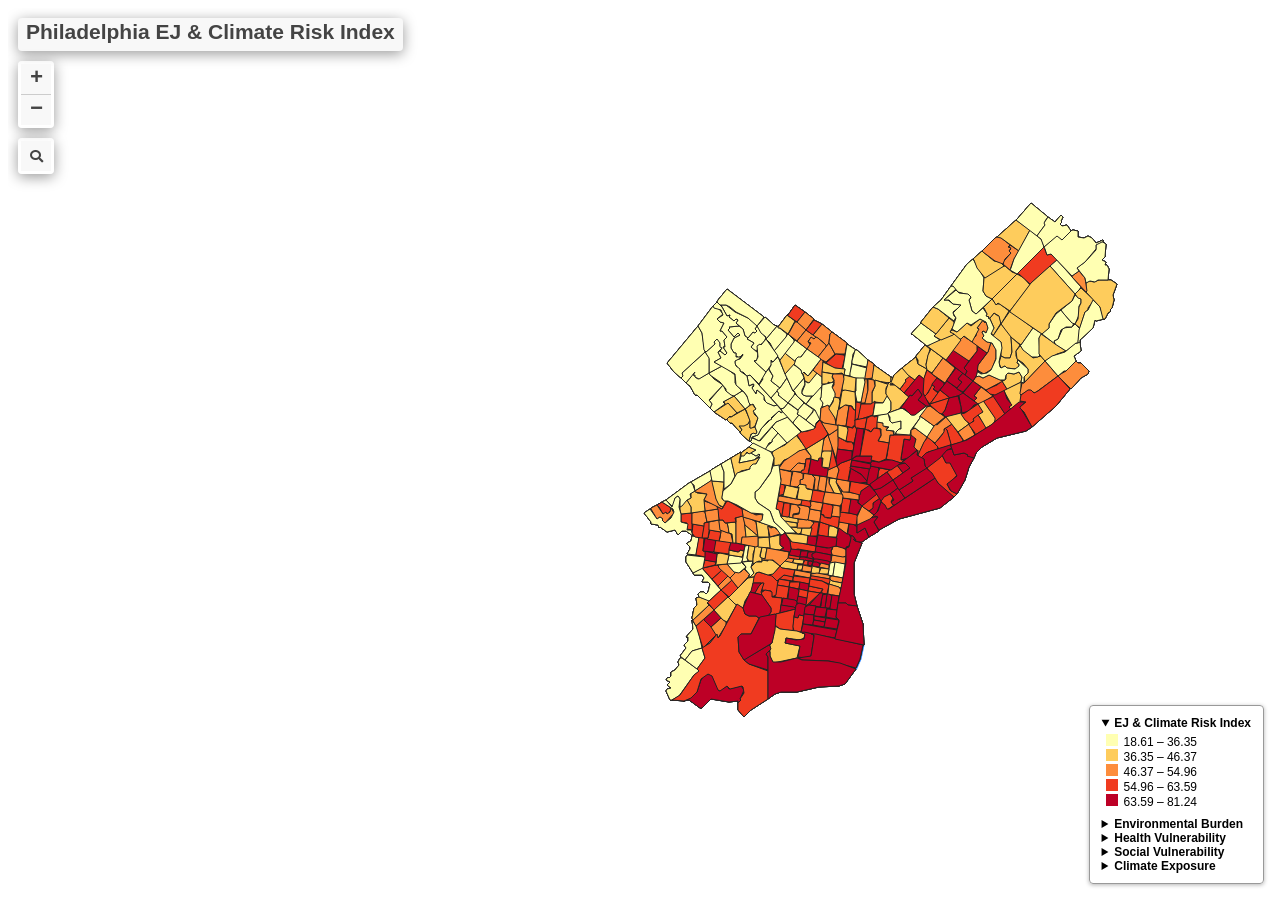
==== commit 420c34ca: "Fix map" ====
--- a/Projects/ej-index-map/index.html
+++ b/Projects/ej-index-map/index.html
@@ -13,11 +13,11 @@
         <link rel="stylesheet" href="css/leaflet.photon.css">
         <style>
         #map {
-            width: 100%;
-            height: 100vh;
+            width: 2406px;
+            height: 887px;
         }
         </style>
-        <title></title>
+        <title>Philadelphia EJ & Climate Risk Index</title>
     </head>
     <body>
         <div id="map">
@@ -42,17 +42,7 @@
         var highlightLayer;
         function highlightFeature(e) {
             highlightLayer = e.target;
-
-            if (e.target.feature.geometry.type === 'LineString' || e.target.feature.geometry.type === 'MultiLineString') {
-              highlightLayer.setStyle({
-                color: 'rgba(255, 255, 0, 1.00)',
-              });
-            } else {
-              highlightLayer.setStyle({
-                fillColor: 'rgba(255, 255, 0, 1.00)',
-                fillOpacity: 1
-              });
-            }
+            highlightLayer.openPopup();
         }
         var map = L.map('map', {
             zoomControl:false, maxZoom:28, minZoom:1
@@ -132,6 +122,16 @@
                 popup._contentNode.classList.remove('media');
             }
         }
+        var title = new L.Control({'position':'topleft'});
+        title.onAdd = function (map) {
+            this._div = L.DomUtil.create('div', 'info');
+            this.update();
+            return this._div;
+        };
+        title.update = function () {
+            this._div.innerHTML = '<h2>Philadelphia EJ & Climate Risk Index</h2>';
+        };
+        title.addTo(map);
         var zoomControl = L.control.zoom({
             position: 'topleft'
         }).addTo(map);
@@ -154,10 +154,12 @@
         function pop_EJClimateRiskIndex_1(feature, layer) {
             layer.on({
                 mouseout: function(e) {
-                    for (var i in e.target._eventParents) {
-                        if (typeof e.target._eventParents[i].resetStyle === 'function') {
-                            e.target._eventParents[i].resetStyle(e.target);
-                        }
+                    if (typeof layer.closePopup == 'function') {
+                        layer.closePopup();
+                    } else {
+                        layer.eachLayer(function(feature){
+                            feature.closePopup()
+                        });
                     }
                 },
                 mouseover: highlightFeature,
@@ -388,10 +390,12 @@
         function pop_EnvironmentalBurdenIndex_2(feature, layer) {
             layer.on({
                 mouseout: function(e) {
-                    for (var i in e.target._eventParents) {
-                        if (typeof e.target._eventParents[i].resetStyle === 'function') {
-                            e.target._eventParents[i].resetStyle(e.target);
-                        }
+                    if (typeof layer.closePopup == 'function') {
+                        layer.closePopup();
+                    } else {
+                        layer.eachLayer(function(feature){
+                            feature.closePopup()
+                        });
                     }
                 },
                 mouseover: highlightFeature,
@@ -622,10 +626,12 @@
         function pop_Health_VulnerabilityIndex_3(feature, layer) {
             layer.on({
                 mouseout: function(e) {
-                    for (var i in e.target._eventParents) {
-                        if (typeof e.target._eventParents[i].resetStyle === 'function') {
-                            e.target._eventParents[i].resetStyle(e.target);
-                        }
+                    if (typeof layer.closePopup == 'function') {
+                        layer.closePopup();
+                    } else {
+                        layer.eachLayer(function(feature){
+                            feature.closePopup()
+                        });
                     }
                 },
                 mouseover: highlightFeature,
@@ -856,10 +862,12 @@
         function pop_SocialVulnerabilityIndex_4(feature, layer) {
             layer.on({
                 mouseout: function(e) {
-                    for (var i in e.target._eventParents) {
-                        if (typeof e.target._eventParents[i].resetStyle === 'function') {
-                            e.target._eventParents[i].resetStyle(e.target);
-                        }
+                    if (typeof layer.closePopup == 'function') {
+                        layer.closePopup();
+                    } else {
+                        layer.eachLayer(function(feature){
+                            feature.closePopup()
+                        });
                     }
                 },
                 mouseover: highlightFeature,
@@ -1090,10 +1098,12 @@
         function pop_ClimateExposureIndex_5(feature, layer) {
             layer.on({
                 mouseout: function(e) {
-                    for (var i in e.target._eventParents) {
-                        if (typeof e.target._eventParents[i].resetStyle === 'function') {
-                            e.target._eventParents[i].resetStyle(e.target);
-                        }
+                    if (typeof layer.closePopup == 'function') {
+                        layer.closePopup();
+                    } else {
+                        layer.eachLayer(function(feature){
+                            feature.closePopup()
+                        });
                     }
                 },
                 mouseover: highlightFeature,
@@ -1388,10 +1398,84 @@
             //openedSymbol: '&#8863; &#x1f5c1;',
             //collapseAll: 'Collapse all',
             //expandAll: 'Expand all',
-            collapsed: true,
+            collapsed: false
         });
         lay.addTo(map);
         setBounds();
         </script>
-    </body>
+<div id="custom-legend" style="
+    position: fixed;
+    bottom: 16px;
+    right: 16px;
+    z-index: 1000;
+    background: rgba(255, 255, 255, 0.95);
+    border: 1px solid #999;
+    border-radius: 4px;
+    padding: 10px 12px;
+    font-family: Arial, sans-serif;
+    font-size: 12px;
+    max-height: 60vh;
+    overflow-y: auto;
+    box-shadow: 0 1px 4px rgba(0,0,0,0.3);
+    max-width: 220px;
+">
+ 
+  <details open>
+    <summary style="font-weight:bold; cursor:pointer;">EJ &amp; Climate Risk Index</summary>
+    <div style="margin:4px 0 8px 4px;">
+      <div><span style="background:#FFFFB2;width:12px;height:12px;display:inline-block;margin-right:6px;"></span>18.61 – 36.35</div>
+      <div><span style="background:#FECC5C;width:12px;height:12px;display:inline-block;margin-right:6px;"></span>36.35 – 46.37</div>
+      <div><span style="background:#FD8D3C;width:12px;height:12px;display:inline-block;margin-right:6px;"></span>46.37 – 54.96</div>
+      <div><span style="background:#F03B20;width:12px;height:12px;display:inline-block;margin-right:6px;"></span>54.96 – 63.59</div>
+      <div><span style="background:#BD0026;width:12px;height:12px;display:inline-block;margin-right:6px;"></span>63.59 – 81.24</div>
+    </div>
+  </details>
+ 
+  <details>
+    <summary style="font-weight:bold; cursor:pointer;">Environmental Burden</summary>
+    <div style="margin:4px 0 8px 4px;">
+      <div><span style="background:#FFFFB2;width:12px;height:12px;display:inline-block;margin-right:6px;"></span>2.12 – 41.34</div>
+      <div><span style="background:#FECC5C;width:12px;height:12px;display:inline-block;margin-right:6px;"></span>41.34 – 47.32</div>
+      <div><span style="background:#FD8D3C;width:12px;height:12px;display:inline-block;margin-right:6px;"></span>47.32 – 52.60</div>
+      <div><span style="background:#F03B20;width:12px;height:12px;display:inline-block;margin-right:6px;"></span>52.60 – 60.45</div>
+      <div><span style="background:#BD0026;width:12px;height:12px;display:inline-block;margin-right:6px;"></span>60.45 – 75.91</div>
+    </div>
+  </details>
+ 
+  <details>
+    <summary style="font-weight:bold; cursor:pointer;">Health Vulnerability</summary>
+    <div style="margin:4px 0 8px 4px;">
+      <div><span style="background:#FFFFB2;width:12px;height:12px;display:inline-block;margin-right:6px;"></span>0.00 – 17.92</div>
+      <div><span style="background:#FECC5C;width:12px;height:12px;display:inline-block;margin-right:6px;"></span>17.92 – 39.29</div>
+      <div><span style="background:#FD8D3C;width:12px;height:12px;display:inline-block;margin-right:6px;"></span>39.29 – 55.91</div>
+      <div><span style="background:#F03B20;width:12px;height:12px;display:inline-block;margin-right:6px;"></span>55.91 – 75.47</div>
+      <div><span style="background:#BD0026;width:12px;height:12px;display:inline-block;margin-right:6px;"></span>75.47 – 98.32</div>
+    </div>
+  </details>
+ 
+  <details>
+    <summary style="font-weight:bold; cursor:pointer;">Social Vulnerability</summary>
+    <div style="margin:4px 0 8px 4px;">
+      <div><span style="background:#FFFFB2;width:12px;height:12px;display:inline-block;margin-right:6px;"></span>0.00 – 24.33</div>
+      <div><span style="background:#FECC5C;width:12px;height:12px;display:inline-block;margin-right:6px;"></span>24.33 – 43.12</div>
+      <div><span style="background:#FD8D3C;width:12px;height:12px;display:inline-block;margin-right:6px;"></span>43.12 – 58.43</div>
+      <div><span style="background:#F03B20;width:12px;height:12px;display:inline-block;margin-right:6px;"></span>58.43 – 70.36</div>
+      <div><span style="background:#BD0026;width:12px;height:12px;display:inline-block;margin-right:6px;"></span>70.36 – 97.87</div>
+    </div>
+  </details>
+ 
+  <details>
+    <summary style="font-weight:bold; cursor:pointer;">Climate Exposure</summary>
+    <div style="margin:4px 0 8px 4px;">
+      <div><span style="background:#FFFFB2;width:12px;height:12px;display:inline-block;margin-right:6px;"></span>0.25 – 20.20</div>
+      <div><span style="background:#FECC5C;width:12px;height:12px;display:inline-block;margin-right:6px;"></span>20.20 – 40.15</div>
+      <div><span style="background:#FD8D3C;width:12px;height:12px;display:inline-block;margin-right:6px;"></span>40.15 – 60.10</div>
+      <div><span style="background:#F03B20;width:12px;height:12px;display:inline-block;margin-right:6px;"></span>60.10 – 80.05</div>
+      <div><span style="background:#BD0026;width:12px;height:12px;display:inline-block;margin-right:6px;"></span>80.05 – 100.00</div>
+    </div>
+  </details>
+ 
+</div>
+     
+</body>
 </html>
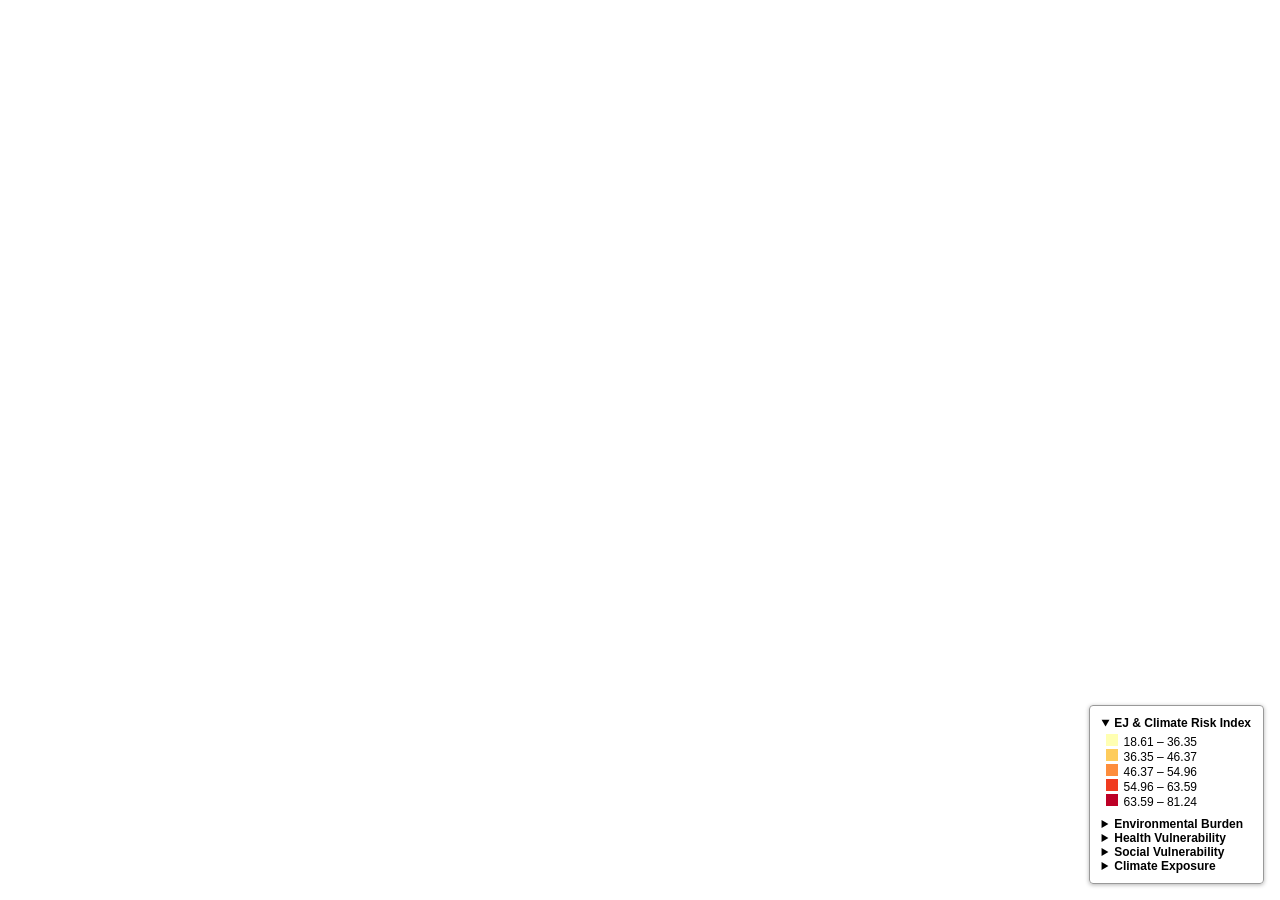
==== commit 521a2214: "Layer swap, recentering" ====
--- a/Projects/ej-index-map/index.html
+++ b/Projects/ej-index-map/index.html
@@ -13,8 +13,10 @@
         <link rel="stylesheet" href="css/leaflet.photon.css">
         <style>
         #map {
-            width: 2406px;
-            height: 887px;
+		width: 100%;
+    		height: 100%;
+    		padding: 0;
+    		margin: 0;
         }
         </style>
         <title>Philadelphia EJ & Climate Risk Index</title>
@@ -137,6 +139,7 @@
         }).addTo(map);
         var bounds_group = new L.featureGroup([]);
         function setBounds() {
+            map.fitBounds([[39.867, -75.280], [40.138, -75.000]]);
         }
         map.createPane('pane_OSMStandard_0');
         map.getPane('pane_OSMStandard_0').style.zIndex = 400;
@@ -151,7 +154,7 @@
         });
         layer_OSMStandard_0;
         map.addLayer(layer_OSMStandard_0);
-        function pop_EJClimateRiskIndex_1(feature, layer) {
+function pop_EJClimateRiskIndex_1(feature, layer) {
             layer.on({
                 mouseout: function(e) {
                     if (typeof layer.closePopup == 'function') {
@@ -164,136 +167,31 @@
                 },
                 mouseover: highlightFeature,
             });
-            var popupContent = '<table>\
-                    <tr>\
-                        <td colspan="2">' + (feature.properties['GEOID'] !== null ? autolinker.link(String(feature.properties['GEOID']).replace(/'/g, '\'').toLocaleString()) : '') + '</td>\
-                    </tr>\
-                    <tr>\
-                        <td colspan="2">' + (feature.properties['NAME'] !== null ? autolinker.link(String(feature.properties['NAME']).replace(/'/g, '\'').toLocaleString()) : '') + '</td>\
-                    </tr>\
-                    <tr>\
-                        <td colspan="2">' + (feature.properties['EJScreen_Philadelphia_Tracts_PM25'] !== null ? autolinker.link(String(feature.properties['EJScreen_Philadelphia_Tracts_PM25']).replace(/'/g, '\'').toLocaleString()) : '') + '</td>\
-                    </tr>\
-                    <tr>\
-                        <td colspan="2">' + (feature.properties['EJScreen_Philadelphia_Tracts_OZONE'] !== null ? autolinker.link(String(feature.properties['EJScreen_Philadelphia_Tracts_OZONE']).replace(/'/g, '\'').toLocaleString()) : '') + '</td>\
-                    </tr>\
-                    <tr>\
-                        <td colspan="2">' + (feature.properties['EJScreen_Philadelphia_Tracts_DSLPM'] !== null ? autolinker.link(String(feature.properties['EJScreen_Philadelphia_Tracts_DSLPM']).replace(/'/g, '\'').toLocaleString()) : '') + '</td>\
-                    </tr>\
-                    <tr>\
-                        <td colspan="2">' + (feature.properties['EJScreen_Philadelphia_Tracts_RSEI_AIR'] !== null ? autolinker.link(String(feature.properties['EJScreen_Philadelphia_Tracts_RSEI_AIR']).replace(/'/g, '\'').toLocaleString()) : '') + '</td>\
-                    </tr>\
-                    <tr>\
-                        <td colspan="2">' + (feature.properties['EJScreen_Philadelphia_Tracts_PTRAF'] !== null ? autolinker.link(String(feature.properties['EJScreen_Philadelphia_Tracts_PTRAF']).replace(/'/g, '\'').toLocaleString()) : '') + '</td>\
-                    </tr>\
-                    <tr>\
-                        <td colspan="2">' + (feature.properties['HISTO_1'] !== null ? autolinker.link(String(feature.properties['HISTO_1']).replace(/'/g, '\'').toLocaleString()) : '') + '</td>\
-                    </tr>\
-                    <tr>\
-                        <td colspan="2">' + (feature.properties['HISTO_2'] !== null ? autolinker.link(String(feature.properties['HISTO_2']).replace(/'/g, '\'').toLocaleString()) : '') + '</td>\
-                    </tr>\
-                    <tr>\
-                        <td colspan="2">' + (feature.properties['HISTO_3'] !== null ? autolinker.link(String(feature.properties['HISTO_3']).replace(/'/g, '\'').toLocaleString()) : '') + '</td>\
-                    </tr>\
-                    <tr>\
-                        <td colspan="2">' + (feature.properties['HISTO_4'] !== null ? autolinker.link(String(feature.properties['HISTO_4']).replace(/'/g, '\'').toLocaleString()) : '') + '</td>\
-                    </tr>\
-                    <tr>\
-                        <td colspan="2">' + (feature.properties['HISTO_5'] !== null ? autolinker.link(String(feature.properties['HISTO_5']).replace(/'/g, '\'').toLocaleString()) : '') + '</td>\
-                    </tr>\
-                    <tr>\
-                        <td colspan="2">' + (feature.properties['HISTO_6'] !== null ? autolinker.link(String(feature.properties['HISTO_6']).replace(/'/g, '\'').toLocaleString()) : '') + '</td>\
-                    </tr>\
-                    <tr>\
-                        <td colspan="2">' + (feature.properties['HISTO_7'] !== null ? autolinker.link(String(feature.properties['HISTO_7']).replace(/'/g, '\'').toLocaleString()) : '') + '</td>\
-                    </tr>\
-                    <tr>\
-                        <td colspan="2">' + (feature.properties['pct_tree_canopy'] !== null ? autolinker.link(String(feature.properties['pct_tree_canopy']).replace(/'/g, '\'').toLocaleString()) : '') + '</td>\
-                    </tr>\
-                    <tr>\
-                        <td colspan="2">' + (feature.properties['Environmental Justice Project - Philadelphia_Census_median_hh_income'] !== null ? autolinker.link(String(feature.properties['Environmental Justice Project - Philadelphia_Census_median_hh_income']).replace(/'/g, '\'').toLocaleString()) : '') + '</td>\
-                    </tr>\
-                    <tr>\
-                        <td colspan="2">' + (feature.properties['Environmental Justice Project - Philadelphia_Census_poverty_rate'] !== null ? autolinker.link(String(feature.properties['Environmental Justice Project - Philadelphia_Census_poverty_rate']).replace(/'/g, '\'').toLocaleString()) : '') + '</td>\
-                    </tr>\
-                    <tr>\
-                        <td colspan="2">' + (feature.properties['Environmental Justice Project - Philadelphia_Census_pct_nonwhite'] !== null ? autolinker.link(String(feature.properties['Environmental Justice Project - Philadelphia_Census_pct_nonwhite']).replace(/'/g, '\'').toLocaleString()) : '') + '</td>\
-                    </tr>\
-                    <tr>\
-                        <td colspan="2">' + (feature.properties['Environmental Justice Project - Philadelphia_Census_pct_limited_english'] !== null ? autolinker.link(String(feature.properties['Environmental Justice Project - Philadelphia_Census_pct_limited_english']).replace(/'/g, '\'').toLocaleString()) : '') + '</td>\
-                    </tr>\
-                    <tr>\
-                        <td colspan="2">' + (feature.properties['Environmental Justice Project - Philadelphia_Census_Asthma'] !== null ? autolinker.link(String(feature.properties['Environmental Justice Project - Philadelphia_Census_Asthma']).replace(/'/g, '\'').toLocaleString()) : '') + '</td>\
-                    </tr>\
-                    <tr>\
-                        <td colspan="2">' + (feature.properties['Environmental Justice Project - Philadelphia_Census_COPD'] !== null ? autolinker.link(String(feature.properties['Environmental Justice Project - Philadelphia_Census_COPD']).replace(/'/g, '\'').toLocaleString()) : '') + '</td>\
-                    </tr>\
-                    <tr>\
-                        <td colspan="2">' + (feature.properties['Environmental Justice Project - Philadelphia_Census_Heart_Disease'] !== null ? autolinker.link(String(feature.properties['Environmental Justice Project - Philadelphia_Census_Heart_Disease']).replace(/'/g, '\'').toLocaleString()) : '') + '</td>\
-                    </tr>\
-                    <tr>\
-                        <td colspan="2">' + (feature.properties['EJScreen_Philadelphia_Tracts_PM25_pctile'] !== null ? autolinker.link(String(feature.properties['EJScreen_Philadelphia_Tracts_PM25_pctile']).replace(/'/g, '\'').toLocaleString()) : '') + '</td>\
-                    </tr>\
-                    <tr>\
-                        <td colspan="2">' + (feature.properties['EJScreen_Philadelphia_Tracts_OZONE_pctile'] !== null ? autolinker.link(String(feature.properties['EJScreen_Philadelphia_Tracts_OZONE_pctile']).replace(/'/g, '\'').toLocaleString()) : '') + '</td>\
-                    </tr>\
-                    <tr>\
-                        <td colspan="2">' + (feature.properties['EJScreen_Philadelphia_Tracts_DSLPM_pctile'] !== null ? autolinker.link(String(feature.properties['EJScreen_Philadelphia_Tracts_DSLPM_pctile']).replace(/'/g, '\'').toLocaleString()) : '') + '</td>\
-                    </tr>\
-                    <tr>\
-                        <td colspan="2">' + (feature.properties['EJScreen_Philadelphia_Tracts_RSEI_AIR_pctile'] !== null ? autolinker.link(String(feature.properties['EJScreen_Philadelphia_Tracts_RSEI_AIR_pctile']).replace(/'/g, '\'').toLocaleString()) : '') + '</td>\
-                    </tr>\
-                    <tr>\
-                        <td colspan="2">' + (feature.properties['EJScreen_Philadelphia_Tracts_PTRAF_pctile'] !== null ? autolinker.link(String(feature.properties['EJScreen_Philadelphia_Tracts_PTRAF_pctile']).replace(/'/g, '\'').toLocaleString()) : '') + '</td>\
-                    </tr>\
-                    <tr>\
-                        <td colspan="2">' + (feature.properties['Environmental Justice Project - Philadelphia_Census_Asthma_pctile'] !== null ? autolinker.link(String(feature.properties['Environmental Justice Project - Philadelphia_Census_Asthma_pctile']).replace(/'/g, '\'').toLocaleString()) : '') + '</td>\
-                    </tr>\
-                    <tr>\
-                        <td colspan="2">' + (feature.properties['Environmental Justice Project - Philadelphia_Census_Heart_Disease_pctile'] !== null ? autolinker.link(String(feature.properties['Environmental Justice Project - Philadelphia_Census_Heart_Disease_pctile']).replace(/'/g, '\'').toLocaleString()) : '') + '</td>\
-                    </tr>\
-                    <tr>\
-                        <td colspan="2">' + (feature.properties['Environmental Justice Project - Philadelphia_Census_COPD_pctile'] !== null ? autolinker.link(String(feature.properties['Environmental Justice Project - Philadelphia_Census_COPD_pctile']).replace(/'/g, '\'').toLocaleString()) : '') + '</td>\
-                    </tr>\
-                    <tr>\
-                        <td colspan="2">' + (feature.properties['Environmental Justice Project - Philadelphia_Census_poverty_rate_pctile'] !== null ? autolinker.link(String(feature.properties['Environmental Justice Project - Philadelphia_Census_poverty_rate_pctile']).replace(/'/g, '\'').toLocaleString()) : '') + '</td>\
-                    </tr>\
-                    <tr>\
-                        <td colspan="2">' + (feature.properties['Environmental Justice Project - Philadelphia_Census_pct_nonwhite_pctile'] !== null ? autolinker.link(String(feature.properties['Environmental Justice Project - Philadelphia_Census_pct_nonwhite_pctile']).replace(/'/g, '\'').toLocaleString()) : '') + '</td>\
-                    </tr>\
-                    <tr>\
-                        <td colspan="2">' + (feature.properties['Environmental Justice Project - Philadelphia_Census_pct_limited_english_pctile'] !== null ? autolinker.link(String(feature.properties['Environmental Justice Project - Philadelphia_Census_pct_limited_english_pctile']).replace(/'/g, '\'').toLocaleString()) : '') + '</td>\
-                    </tr>\
-                    <tr>\
-                        <td colspan="2">' + (feature.properties['income_pctile'] !== null ? autolinker.link(String(feature.properties['income_pctile']).replace(/'/g, '\'').toLocaleString()) : '') + '</td>\
-                    </tr>\
-                    <tr>\
-                        <td colspan="2">' + (feature.properties['heat_exposure_proxy'] !== null ? autolinker.link(String(feature.properties['heat_exposure_proxy']).replace(/'/g, '\'').toLocaleString()) : '') + '</td>\
-                    </tr>\
-                    <tr>\
-                        <td colspan="2">' + (feature.properties['heat_exposure_pctile'] !== null ? autolinker.link(String(feature.properties['heat_exposure_pctile']).replace(/'/g, '\'').toLocaleString()) : '') + '</td>\
-                    </tr>\
-                    <tr>\
-                        <td colspan="2">' + (feature.properties['environmental_burden_index'] !== null ? autolinker.link(String(feature.properties['environmental_burden_index']).replace(/'/g, '\'').toLocaleString()) : '') + '</td>\
-                    </tr>\
-                    <tr>\
-                        <td colspan="2">' + (feature.properties['health_vulnerability_index'] !== null ? autolinker.link(String(feature.properties['health_vulnerability_index']).replace(/'/g, '\'').toLocaleString()) : '') + '</td>\
-                    </tr>\
-                    <tr>\
-                        <td colspan="2">' + (feature.properties['social_vulnerability_index'] !== null ? autolinker.link(String(feature.properties['social_vulnerability_index']).replace(/'/g, '\'').toLocaleString()) : '') + '</td>\
-                    </tr>\
-                    <tr>\
-                        <td colspan="2">' + (feature.properties['climate_exposure_index'] !== null ? autolinker.link(String(feature.properties['climate_exposure_index']).replace(/'/g, '\'').toLocaleString()) : '') + '</td>\
-                    </tr>\
-                    <tr>\
-                        <td colspan="2">' + (feature.properties['composite_risk_score'] !== null ? autolinker.link(String(feature.properties['composite_risk_score']).replace(/'/g, '\'').toLocaleString()) : '') + '</td>\
-                    </tr>\
+            var popupContent = '<table style="width: 100%; border-collapse: collapse;">\
+                    <tr style="border-bottom: 1px solid #ccc;"><th style="text-align: left; padding: 4px;">Census Tract</th><td style="padding: 4px;">' + (feature.properties['NAME'] !== null ? autolinker.link(String(feature.properties['NAME']).replace(/'/g, '\'').toLocaleString()) : '') + '</td></tr>\
+                    <tr style="border-bottom: 1px solid #ccc;"><th style="text-align: left; padding: 4px;">GEOID</th><td style="padding: 4px;">' + (feature.properties['GEOID'] !== null ? autolinker.link(String(feature.properties['GEOID']).replace(/'/g, '\'').toLocaleString()) : '') + '</td></tr>\
+                    <tr style="border-bottom: 2px solid #333; background-color: #f0f0f0;"><th style="text-align: left; padding: 4px;"><strong>Composite Risk Score</strong></th><td style="padding: 4px;"><strong>' + (feature.properties['composite_risk_score'] !== null ? autolinker.link(String(feature.properties['composite_risk_score']).replace(/'/g, '\'').toLocaleString()) : '') + '</strong></td></tr>\
+                    <tr style="border-bottom: 1px solid #ccc;"><th style="text-align: left; padding: 4px;">Environmental Burden Index</th><td style="padding: 4px;">' + (feature.properties['environmental_burden_index'] !== null ? autolinker.link(String(feature.properties['environmental_burden_index']).replace(/'/g, '\'').toLocaleString()) : '') + '</td></tr>\
+                    <tr style="border-bottom: 1px solid #ccc;"><th style="text-align: left; padding: 4px;">Health Vulnerability Index</th><td style="padding: 4px;">' + (feature.properties['health_vulnerability_index'] !== null ? autolinker.link(String(feature.properties['health_vulnerability_index']).replace(/'/g, '\'').toLocaleString()) : '') + '</td></tr>\
+                    <tr style="border-bottom: 1px solid #ccc;"><th style="text-align: left; padding: 4px;">Social Vulnerability Index</th><td style="padding: 4px;">' + (feature.properties['social_vulnerability_index'] !== null ? autolinker.link(String(feature.properties['social_vulnerability_index']).replace(/'/g, '\'').toLocaleString()) : '') + '</td></tr>\
+                    <tr style="border-bottom: 1px solid #ccc;"><th style="text-align: left; padding: 4px;">Climate Exposure Index</th><td style="padding: 4px;">' + (feature.properties['climate_exposure_index'] !== null ? autolinker.link(String(feature.properties['climate_exposure_index']).replace(/'/g, '\'').toLocaleString()) : '') + '</td></tr>\
+                    <tr style="border-bottom: 1px solid #ccc;"><th style="text-align: left; padding: 4px;">Tree Canopy Cover (%)</th><td style="padding: 4px;">' + (feature.properties['pct_tree_canopy'] !== null ? autolinker.link(String(feature.properties['pct_tree_canopy']).replace(/'/g, '\'').toLocaleString()) : '') + '</td></tr>\
+                    <tr style="border-bottom: 1px solid #ccc;"><th style="text-align: left; padding: 4px;">PM2.5 Air Pollution</th><td style="padding: 4px;">' + (feature.properties['EJScreen_Philadelphia_Tracts_PM25'] !== null ? autolinker.link(String(feature.properties['EJScreen_Philadelphia_Tracts_PM25']).replace(/'/g, '\'').toLocaleString()) : '') + '</td></tr>\
+                    <tr style="border-bottom: 1px solid #ccc;"><th style="text-align: left; padding: 4px;">Ozone Level</th><td style="padding: 4px;">' + (feature.properties['EJScreen_Philadelphia_Tracts_OZONE'] !== null ? autolinker.link(String(feature.properties['EJScreen_Philadelphia_Tracts_OZONE']).replace(/'/g, '\'').toLocaleString()) : '') + '</td></tr>\
+                    <tr style="border-bottom: 1px solid #ccc;"><th style="text-align: left; padding: 4px;">Diesel Particulate Matter</th><td style="padding: 4px;">' + (feature.properties['EJScreen_Philadelphia_Tracts_DSLPM'] !== null ? autolinker.link(String(feature.properties['EJScreen_Philadelphia_Tracts_DSLPM']).replace(/'/g, '\'').toLocaleString()) : '') + '</td></tr>\
+                    <tr style="border-bottom: 1px solid #ccc;"><th style="text-align: left; padding: 4px;">Median Household Income</th><td style="padding: 4px;">' + (feature.properties['Environmental Justice Project - Philadelphia_Census_median_hh_income'] !== null ? autolinker.link(String(feature.properties['Environmental Justice Project - Philadelphia_Census_median_hh_income']).replace(/'/g, '\'').toLocaleString()) : '') + '</td></tr>\
+                    <tr style="border-bottom: 1px solid #ccc;"><th style="text-align: left; padding: 4px;">Poverty Rate</th><td style="padding: 4px;">' + (feature.properties['Environmental Justice Project - Philadelphia_Census_poverty_rate'] !== null ? autolinker.link(String(feature.properties['Environmental Justice Project - Philadelphia_Census_poverty_rate']).replace(/'/g, '\'').toLocaleString()) : '') + '</td></tr>\
+                    <tr style="border-bottom: 1px solid #ccc;"><th style="text-align: left; padding: 4px;">People of Color (%)</th><td style="padding: 4px;">' + (feature.properties['Environmental Justice Project - Philadelphia_Census_pct_nonwhite'] !== null ? autolinker.link(String(feature.properties['Environmental Justice Project - Philadelphia_Census_pct_nonwhite']).replace(/'/g, '\'').toLocaleString()) : '') + '</td></tr>\
+                    <tr style="border-bottom: 1px solid #ccc;"><th style="text-align: left; padding: 4px;">Limited English (%)</th><td style="padding: 4px;">' + (feature.properties['Environmental Justice Project - Philadelphia_Census_pct_limited_english'] !== null ? autolinker.link(String(feature.properties['Environmental Justice Project - Philadelphia_Census_pct_limited_english']).replace(/'/g, '\'').toLocaleString()) : '') + '</td></tr>\
+                    <tr style="border-bottom: 1px solid #ccc;"><th style="text-align: left; padding: 4px;">Asthma Rate</th><td style="padding: 4px;">' + (feature.properties['Environmental Justice Project - Philadelphia_Census_Asthma'] !== null ? autolinker.link(String(feature.properties['Environmental Justice Project - Philadelphia_Census_Asthma']).replace(/'/g, '\'').toLocaleString()) : '') + '</td></tr>\
+                    <tr style="border-bottom: 1px solid #ccc;"><th style="text-align: left; padding: 4px;">COPD Rate</th><td style="padding: 4px;">' + (feature.properties['Environmental Justice Project - Philadelphia_Census_COPD'] !== null ? autolinker.link(String(feature.properties['Environmental Justice Project - Philadelphia_Census_COPD']).replace(/'/g, '\'').toLocaleString()) : '') + '</td></tr>\
+                    <tr style="border-bottom: 1px solid #ccc;"><th style="text-align: left; padding: 4px;">Heart Disease Rate</th><td style="padding: 4px;">' + (feature.properties['Environmental Justice Project - Philadelphia_Census_Heart_Disease'] !== null ? autolinker.link(String(feature.properties['Environmental Justice Project - Philadelphia_Census_Heart_Disease']).replace(/'/g, '\'').toLocaleString()) : '') + '</td></tr>\
                 </table>';
             var content = removeEmptyRowsFromPopupContent(popupContent, feature);
-			layer.on('popupopen', function(e) {
-				addClassToPopupIfMedia(content, e.popup);
-			});
-			layer.bindPopup(content, { maxHeight: 400 });
+            layer.on('popupopen', function(e) {
+                addClassToPopupIfMedia(content, e.popup);
+            });
+            layer.bindPopup(content, { maxHeight: 400 });
         }
 
         function style_EJClimateRiskIndex_1_0(feature) {
@@ -400,130 +298,25 @@
                 },
                 mouseover: highlightFeature,
             });
-            var popupContent = '<table>\
-                    <tr>\
-                        <td colspan="2">' + (feature.properties['GEOID'] !== null ? autolinker.link(String(feature.properties['GEOID']).replace(/'/g, '\'').toLocaleString()) : '') + '</td>\
-                    </tr>\
-                    <tr>\
-                        <td colspan="2">' + (feature.properties['NAME'] !== null ? autolinker.link(String(feature.properties['NAME']).replace(/'/g, '\'').toLocaleString()) : '') + '</td>\
-                    </tr>\
-                    <tr>\
-                        <td colspan="2">' + (feature.properties['EJScreen_Philadelphia_Tracts_PM25'] !== null ? autolinker.link(String(feature.properties['EJScreen_Philadelphia_Tracts_PM25']).replace(/'/g, '\'').toLocaleString()) : '') + '</td>\
-                    </tr>\
-                    <tr>\
-                        <td colspan="2">' + (feature.properties['EJScreen_Philadelphia_Tracts_OZONE'] !== null ? autolinker.link(String(feature.properties['EJScreen_Philadelphia_Tracts_OZONE']).replace(/'/g, '\'').toLocaleString()) : '') + '</td>\
-                    </tr>\
-                    <tr>\
-                        <td colspan="2">' + (feature.properties['EJScreen_Philadelphia_Tracts_DSLPM'] !== null ? autolinker.link(String(feature.properties['EJScreen_Philadelphia_Tracts_DSLPM']).replace(/'/g, '\'').toLocaleString()) : '') + '</td>\
-                    </tr>\
-                    <tr>\
-                        <td colspan="2">' + (feature.properties['EJScreen_Philadelphia_Tracts_RSEI_AIR'] !== null ? autolinker.link(String(feature.properties['EJScreen_Philadelphia_Tracts_RSEI_AIR']).replace(/'/g, '\'').toLocaleString()) : '') + '</td>\
-                    </tr>\
-                    <tr>\
-                        <td colspan="2">' + (feature.properties['EJScreen_Philadelphia_Tracts_PTRAF'] !== null ? autolinker.link(String(feature.properties['EJScreen_Philadelphia_Tracts_PTRAF']).replace(/'/g, '\'').toLocaleString()) : '') + '</td>\
-                    </tr>\
-                    <tr>\
-                        <td colspan="2">' + (feature.properties['HISTO_1'] !== null ? autolinker.link(String(feature.properties['HISTO_1']).replace(/'/g, '\'').toLocaleString()) : '') + '</td>\
-                    </tr>\
-                    <tr>\
-                        <td colspan="2">' + (feature.properties['HISTO_2'] !== null ? autolinker.link(String(feature.properties['HISTO_2']).replace(/'/g, '\'').toLocaleString()) : '') + '</td>\
-                    </tr>\
-                    <tr>\
-                        <td colspan="2">' + (feature.properties['HISTO_3'] !== null ? autolinker.link(String(feature.properties['HISTO_3']).replace(/'/g, '\'').toLocaleString()) : '') + '</td>\
-                    </tr>\
-                    <tr>\
-                        <td colspan="2">' + (feature.properties['HISTO_4'] !== null ? autolinker.link(String(feature.properties['HISTO_4']).replace(/'/g, '\'').toLocaleString()) : '') + '</td>\
-                    </tr>\
-                    <tr>\
-                        <td colspan="2">' + (feature.properties['HISTO_5'] !== null ? autolinker.link(String(feature.properties['HISTO_5']).replace(/'/g, '\'').toLocaleString()) : '') + '</td>\
-                    </tr>\
-                    <tr>\
-                        <td colspan="2">' + (feature.properties['HISTO_6'] !== null ? autolinker.link(String(feature.properties['HISTO_6']).replace(/'/g, '\'').toLocaleString()) : '') + '</td>\
-                    </tr>\
-                    <tr>\
-                        <td colspan="2">' + (feature.properties['HISTO_7'] !== null ? autolinker.link(String(feature.properties['HISTO_7']).replace(/'/g, '\'').toLocaleString()) : '') + '</td>\
-                    </tr>\
-                    <tr>\
-                        <td colspan="2">' + (feature.properties['pct_tree_canopy'] !== null ? autolinker.link(String(feature.properties['pct_tree_canopy']).replace(/'/g, '\'').toLocaleString()) : '') + '</td>\
-                    </tr>\
-                    <tr>\
-                        <td colspan="2">' + (feature.properties['Environmental Justice Project - Philadelphia_Census_median_hh_income'] !== null ? autolinker.link(String(feature.properties['Environmental Justice Project - Philadelphia_Census_median_hh_income']).replace(/'/g, '\'').toLocaleString()) : '') + '</td>\
-                    </tr>\
-                    <tr>\
-                        <td colspan="2">' + (feature.properties['Environmental Justice Project - Philadelphia_Census_poverty_rate'] !== null ? autolinker.link(String(feature.properties['Environmental Justice Project - Philadelphia_Census_poverty_rate']).replace(/'/g, '\'').toLocaleString()) : '') + '</td>\
-                    </tr>\
-                    <tr>\
-                        <td colspan="2">' + (feature.properties['Environmental Justice Project - Philadelphia_Census_pct_nonwhite'] !== null ? autolinker.link(String(feature.properties['Environmental Justice Project - Philadelphia_Census_pct_nonwhite']).replace(/'/g, '\'').toLocaleString()) : '') + '</td>\
-                    </tr>\
-                    <tr>\
-                        <td colspan="2">' + (feature.properties['Environmental Justice Project - Philadelphia_Census_pct_limited_english'] !== null ? autolinker.link(String(feature.properties['Environmental Justice Project - Philadelphia_Census_pct_limited_english']).replace(/'/g, '\'').toLocaleString()) : '') + '</td>\
-                    </tr>\
-                    <tr>\
-                        <td colspan="2">' + (feature.properties['Environmental Justice Project - Philadelphia_Census_Asthma'] !== null ? autolinker.link(String(feature.properties['Environmental Justice Project - Philadelphia_Census_Asthma']).replace(/'/g, '\'').toLocaleString()) : '') + '</td>\
-                    </tr>\
-                    <tr>\
-                        <td colspan="2">' + (feature.properties['Environmental Justice Project - Philadelphia_Census_COPD'] !== null ? autolinker.link(String(feature.properties['Environmental Justice Project - Philadelphia_Census_COPD']).replace(/'/g, '\'').toLocaleString()) : '') + '</td>\
-                    </tr>\
-                    <tr>\
-                        <td colspan="2">' + (feature.properties['Environmental Justice Project - Philadelphia_Census_Heart_Disease'] !== null ? autolinker.link(String(feature.properties['Environmental Justice Project - Philadelphia_Census_Heart_Disease']).replace(/'/g, '\'').toLocaleString()) : '') + '</td>\
-                    </tr>\
-                    <tr>\
-                        <td colspan="2">' + (feature.properties['EJScreen_Philadelphia_Tracts_PM25_pctile'] !== null ? autolinker.link(String(feature.properties['EJScreen_Philadelphia_Tracts_PM25_pctile']).replace(/'/g, '\'').toLocaleString()) : '') + '</td>\
-                    </tr>\
-                    <tr>\
-                        <td colspan="2">' + (feature.properties['EJScreen_Philadelphia_Tracts_OZONE_pctile'] !== null ? autolinker.link(String(feature.properties['EJScreen_Philadelphia_Tracts_OZONE_pctile']).replace(/'/g, '\'').toLocaleString()) : '') + '</td>\
-                    </tr>\
-                    <tr>\
-                        <td colspan="2">' + (feature.properties['EJScreen_Philadelphia_Tracts_DSLPM_pctile'] !== null ? autolinker.link(String(feature.properties['EJScreen_Philadelphia_Tracts_DSLPM_pctile']).replace(/'/g, '\'').toLocaleString()) : '') + '</td>\
-                    </tr>\
-                    <tr>\
-                        <td colspan="2">' + (feature.properties['EJScreen_Philadelphia_Tracts_RSEI_AIR_pctile'] !== null ? autolinker.link(String(feature.properties['EJScreen_Philadelphia_Tracts_RSEI_AIR_pctile']).replace(/'/g, '\'').toLocaleString()) : '') + '</td>\
-                    </tr>\
-                    <tr>\
-                        <td colspan="2">' + (feature.properties['EJScreen_Philadelphia_Tracts_PTRAF_pctile'] !== null ? autolinker.link(String(feature.properties['EJScreen_Philadelphia_Tracts_PTRAF_pctile']).replace(/'/g, '\'').toLocaleString()) : '') + '</td>\
-                    </tr>\
-                    <tr>\
-                        <td colspan="2">' + (feature.properties['Environmental Justice Project - Philadelphia_Census_Asthma_pctile'] !== null ? autolinker.link(String(feature.properties['Environmental Justice Project - Philadelphia_Census_Asthma_pctile']).replace(/'/g, '\'').toLocaleString()) : '') + '</td>\
-                    </tr>\
-                    <tr>\
-                        <td colspan="2">' + (feature.properties['Environmental Justice Project - Philadelphia_Census_Heart_Disease_pctile'] !== null ? autolinker.link(String(feature.properties['Environmental Justice Project - Philadelphia_Census_Heart_Disease_pctile']).replace(/'/g, '\'').toLocaleString()) : '') + '</td>\
-                    </tr>\
-                    <tr>\
-                        <td colspan="2">' + (feature.properties['Environmental Justice Project - Philadelphia_Census_COPD_pctile'] !== null ? autolinker.link(String(feature.properties['Environmental Justice Project - Philadelphia_Census_COPD_pctile']).replace(/'/g, '\'').toLocaleString()) : '') + '</td>\
-                    </tr>\
-                    <tr>\
-                        <td colspan="2">' + (feature.properties['Environmental Justice Project - Philadelphia_Census_poverty_rate_pctile'] !== null ? autolinker.link(String(feature.properties['Environmental Justice Project - Philadelphia_Census_poverty_rate_pctile']).replace(/'/g, '\'').toLocaleString()) : '') + '</td>\
-                    </tr>\
-                    <tr>\
-                        <td colspan="2">' + (feature.properties['Environmental Justice Project - Philadelphia_Census_pct_nonwhite_pctile'] !== null ? autolinker.link(String(feature.properties['Environmental Justice Project - Philadelphia_Census_pct_nonwhite_pctile']).replace(/'/g, '\'').toLocaleString()) : '') + '</td>\
-                    </tr>\
-                    <tr>\
-                        <td colspan="2">' + (feature.properties['Environmental Justice Project - Philadelphia_Census_pct_limited_english_pctile'] !== null ? autolinker.link(String(feature.properties['Environmental Justice Project - Philadelphia_Census_pct_limited_english_pctile']).replace(/'/g, '\'').toLocaleString()) : '') + '</td>\
-                    </tr>\
-                    <tr>\
-                        <td colspan="2">' + (feature.properties['income_pctile'] !== null ? autolinker.link(String(feature.properties['income_pctile']).replace(/'/g, '\'').toLocaleString()) : '') + '</td>\
-                    </tr>\
-                    <tr>\
-                        <td colspan="2">' + (feature.properties['heat_exposure_proxy'] !== null ? autolinker.link(String(feature.properties['heat_exposure_proxy']).replace(/'/g, '\'').toLocaleString()) : '') + '</td>\
-                    </tr>\
-                    <tr>\
-                        <td colspan="2">' + (feature.properties['heat_exposure_pctile'] !== null ? autolinker.link(String(feature.properties['heat_exposure_pctile']).replace(/'/g, '\'').toLocaleString()) : '') + '</td>\
-                    </tr>\
-                    <tr>\
-                        <td colspan="2">' + (feature.properties['environmental_burden_index'] !== null ? autolinker.link(String(feature.properties['environmental_burden_index']).replace(/'/g, '\'').toLocaleString()) : '') + '</td>\
-                    </tr>\
-                    <tr>\
-                        <td colspan="2">' + (feature.properties['health_vulnerability_index'] !== null ? autolinker.link(String(feature.properties['health_vulnerability_index']).replace(/'/g, '\'').toLocaleString()) : '') + '</td>\
-                    </tr>\
-                    <tr>\
-                        <td colspan="2">' + (feature.properties['social_vulnerability_index'] !== null ? autolinker.link(String(feature.properties['social_vulnerability_index']).replace(/'/g, '\'').toLocaleString()) : '') + '</td>\
-                    </tr>\
-                    <tr>\
-                        <td colspan="2">' + (feature.properties['climate_exposure_index'] !== null ? autolinker.link(String(feature.properties['climate_exposure_index']).replace(/'/g, '\'').toLocaleString()) : '') + '</td>\
-                    </tr>\
-                    <tr>\
-                        <td colspan="2">' + (feature.properties['composite_risk_score'] !== null ? autolinker.link(String(feature.properties['composite_risk_score']).replace(/'/g, '\'').toLocaleString()) : '') + '</td>\
-                    </tr>\
+            var popupContent = '<table style="width: 100%; border-collapse: collapse;">\
+                    <tr style="border-bottom: 1px solid #ccc;"><th style="text-align: left; padding: 4px;">Census Tract</th><td style="padding: 4px;">' + (feature.properties['NAME'] !== null ? autolinker.link(String(feature.properties['NAME']).replace(/'/g, '\'').toLocaleString()) : '') + '</td></tr>\
+                    <tr style="border-bottom: 1px solid #ccc;"><th style="text-align: left; padding: 4px;">GEOID</th><td style="padding: 4px;">' + (feature.properties['GEOID'] !== null ? autolinker.link(String(feature.properties['GEOID']).replace(/'/g, '\'').toLocaleString()) : '') + '</td></tr>\
+                    <tr style="border-bottom: 2px solid #333; background-color: #f0f0f0;"><th style="text-align: left; padding: 4px;"><strong>Composite Risk Score</strong></th><td style="padding: 4px;"><strong>' + (feature.properties['composite_risk_score'] !== null ? autolinker.link(String(feature.properties['composite_risk_score']).replace(/'/g, '\'').toLocaleString()) : '') + '</strong></td></tr>\
+                    <tr style="border-bottom: 1px solid #ccc;"><th style="text-align: left; padding: 4px;">Environmental Burden Index</th><td style="padding: 4px;">' + (feature.properties['environmental_burden_index'] !== null ? autolinker.link(String(feature.properties['environmental_burden_index']).replace(/'/g, '\'').toLocaleString()) : '') + '</td></tr>\
+                    <tr style="border-bottom: 1px solid #ccc;"><th style="text-align: left; padding: 4px;">Health Vulnerability Index</th><td style="padding: 4px;">' + (feature.properties['health_vulnerability_index'] !== null ? autolinker.link(String(feature.properties['health_vulnerability_index']).replace(/'/g, '\'').toLocaleString()) : '') + '</td></tr>\
+                    <tr style="border-bottom: 1px solid #ccc;"><th style="text-align: left; padding: 4px;">Social Vulnerability Index</th><td style="padding: 4px;">' + (feature.properties['social_vulnerability_index'] !== null ? autolinker.link(String(feature.properties['social_vulnerability_index']).replace(/'/g, '\'').toLocaleString()) : '') + '</td></tr>\
+                    <tr style="border-bottom: 1px solid #ccc;"><th style="text-align: left; padding: 4px;">Climate Exposure Index</th><td style="padding: 4px;">' + (feature.properties['climate_exposure_index'] !== null ? autolinker.link(String(feature.properties['climate_exposure_index']).replace(/'/g, '\'').toLocaleString()) : '') + '</td></tr>\
+                    <tr style="border-bottom: 1px solid #ccc;"><th style="text-align: left; padding: 4px;">Tree Canopy Cover (%)</th><td style="padding: 4px;">' + (feature.properties['pct_tree_canopy'] !== null ? autolinker.link(String(feature.properties['pct_tree_canopy']).replace(/'/g, '\'').toLocaleString()) : '') + '</td></tr>\
+                    <tr style="border-bottom: 1px solid #ccc;"><th style="text-align: left; padding: 4px;">PM2.5 Air Pollution</th><td style="padding: 4px;">' + (feature.properties['EJScreen_Philadelphia_Tracts_PM25'] !== null ? autolinker.link(String(feature.properties['EJScreen_Philadelphia_Tracts_PM25']).replace(/'/g, '\'').toLocaleString()) : '') + '</td></tr>\
+                    <tr style="border-bottom: 1px solid #ccc;"><th style="text-align: left; padding: 4px;">Ozone Level</th><td style="padding: 4px;">' + (feature.properties['EJScreen_Philadelphia_Tracts_OZONE'] !== null ? autolinker.link(String(feature.properties['EJScreen_Philadelphia_Tracts_OZONE']).replace(/'/g, '\'').toLocaleString()) : '') + '</td></tr>\
+                    <tr style="border-bottom: 1px solid #ccc;"><th style="text-align: left; padding: 4px;">Diesel Particulate Matter</th><td style="padding: 4px;">' + (feature.properties['EJScreen_Philadelphia_Tracts_DSLPM'] !== null ? autolinker.link(String(feature.properties['EJScreen_Philadelphia_Tracts_DSLPM']).replace(/'/g, '\'').toLocaleString()) : '') + '</td></tr>\
+                    <tr style="border-bottom: 1px solid #ccc;"><th style="text-align: left; padding: 4px;">Median Household Income</th><td style="padding: 4px;">' + (feature.properties['Environmental Justice Project - Philadelphia_Census_median_hh_income'] !== null ? autolinker.link(String(feature.properties['Environmental Justice Project - Philadelphia_Census_median_hh_income']).replace(/'/g, '\'').toLocaleString()) : '') + '</td></tr>\
+                    <tr style="border-bottom: 1px solid #ccc;"><th style="text-align: left; padding: 4px;">Poverty Rate</th><td style="padding: 4px;">' + (feature.properties['Environmental Justice Project - Philadelphia_Census_poverty_rate'] !== null ? autolinker.link(String(feature.properties['Environmental Justice Project - Philadelphia_Census_poverty_rate']).replace(/'/g, '\'').toLocaleString()) : '') + '</td></tr>\
+                    <tr style="border-bottom: 1px solid #ccc;"><th style="text-align: left; padding: 4px;">People of Color (%)</th><td style="padding: 4px;">' + (feature.properties['Environmental Justice Project - Philadelphia_Census_pct_nonwhite'] !== null ? autolinker.link(String(feature.properties['Environmental Justice Project - Philadelphia_Census_pct_nonwhite']).replace(/'/g, '\'').toLocaleString()) : '') + '</td></tr>\
+                    <tr style="border-bottom: 1px solid #ccc;"><th style="text-align: left; padding: 4px;">Limited English (%)</th><td style="padding: 4px;">' + (feature.properties['Environmental Justice Project - Philadelphia_Census_pct_limited_english'] !== null ? autolinker.link(String(feature.properties['Environmental Justice Project - Philadelphia_Census_pct_limited_english']).replace(/'/g, '\'').toLocaleString()) : '') + '</td></tr>\
+                    <tr style="border-bottom: 1px solid #ccc;"><th style="text-align: left; padding: 4px;">Asthma Rate</th><td style="padding: 4px;">' + (feature.properties['Environmental Justice Project - Philadelphia_Census_Asthma'] !== null ? autolinker.link(String(feature.properties['Environmental Justice Project - Philadelphia_Census_Asthma']).replace(/'/g, '\'').toLocaleString()) : '') + '</td></tr>\
+                    <tr style="border-bottom: 1px solid #ccc;"><th style="text-align: left; padding: 4px;">COPD Rate</th><td style="padding: 4px;">' + (feature.properties['Environmental Justice Project - Philadelphia_Census_COPD'] !== null ? autolinker.link(String(feature.properties['Environmental Justice Project - Philadelphia_Census_COPD']).replace(/'/g, '\'').toLocaleString()) : '') + '</td></tr>\
+                    <tr style="border-bottom: 1px solid #ccc;"><th style="text-align: left; padding: 4px;">Heart Disease Rate</th><td style="padding: 4px;">' + (feature.properties['Environmental Justice Project - Philadelphia_Census_Heart_Disease'] !== null ? autolinker.link(String(feature.properties['Environmental Justice Project - Philadelphia_Census_Heart_Disease']).replace(/'/g, '\'').toLocaleString()) : '') + '</td></tr>\
                 </table>';
             var content = removeEmptyRowsFromPopupContent(popupContent, feature);
 			layer.on('popupopen', function(e) {
@@ -622,7 +415,7 @@
             style: style_EnvironmentalBurdenIndex_2_0,
         });
         bounds_group.addLayer(layer_EnvironmentalBurdenIndex_2);
-        map.addLayer(layer_EnvironmentalBurdenIndex_2);
+        // map.addLayer(layer_EnvironmentalBurdenIndex_2);
         function pop_Health_VulnerabilityIndex_3(feature, layer) {
             layer.on({
                 mouseout: function(e) {
@@ -636,130 +429,25 @@
                 },
                 mouseover: highlightFeature,
             });
-            var popupContent = '<table>\
-                    <tr>\
-                        <td colspan="2">' + (feature.properties['GEOID'] !== null ? autolinker.link(String(feature.properties['GEOID']).replace(/'/g, '\'').toLocaleString()) : '') + '</td>\
-                    </tr>\
-                    <tr>\
-                        <td colspan="2">' + (feature.properties['NAME'] !== null ? autolinker.link(String(feature.properties['NAME']).replace(/'/g, '\'').toLocaleString()) : '') + '</td>\
-                    </tr>\
-                    <tr>\
-                        <td colspan="2">' + (feature.properties['EJScreen_Philadelphia_Tracts_PM25'] !== null ? autolinker.link(String(feature.properties['EJScreen_Philadelphia_Tracts_PM25']).replace(/'/g, '\'').toLocaleString()) : '') + '</td>\
-                    </tr>\
-                    <tr>\
-                        <td colspan="2">' + (feature.properties['EJScreen_Philadelphia_Tracts_OZONE'] !== null ? autolinker.link(String(feature.properties['EJScreen_Philadelphia_Tracts_OZONE']).replace(/'/g, '\'').toLocaleString()) : '') + '</td>\
-                    </tr>\
-                    <tr>\
-                        <td colspan="2">' + (feature.properties['EJScreen_Philadelphia_Tracts_DSLPM'] !== null ? autolinker.link(String(feature.properties['EJScreen_Philadelphia_Tracts_DSLPM']).replace(/'/g, '\'').toLocaleString()) : '') + '</td>\
-                    </tr>\
-                    <tr>\
-                        <td colspan="2">' + (feature.properties['EJScreen_Philadelphia_Tracts_RSEI_AIR'] !== null ? autolinker.link(String(feature.properties['EJScreen_Philadelphia_Tracts_RSEI_AIR']).replace(/'/g, '\'').toLocaleString()) : '') + '</td>\
-                    </tr>\
-                    <tr>\
-                        <td colspan="2">' + (feature.properties['EJScreen_Philadelphia_Tracts_PTRAF'] !== null ? autolinker.link(String(feature.properties['EJScreen_Philadelphia_Tracts_PTRAF']).replace(/'/g, '\'').toLocaleString()) : '') + '</td>\
-                    </tr>\
-                    <tr>\
-                        <td colspan="2">' + (feature.properties['HISTO_1'] !== null ? autolinker.link(String(feature.properties['HISTO_1']).replace(/'/g, '\'').toLocaleString()) : '') + '</td>\
-                    </tr>\
-                    <tr>\
-                        <td colspan="2">' + (feature.properties['HISTO_2'] !== null ? autolinker.link(String(feature.properties['HISTO_2']).replace(/'/g, '\'').toLocaleString()) : '') + '</td>\
-                    </tr>\
-                    <tr>\
-                        <td colspan="2">' + (feature.properties['HISTO_3'] !== null ? autolinker.link(String(feature.properties['HISTO_3']).replace(/'/g, '\'').toLocaleString()) : '') + '</td>\
-                    </tr>\
-                    <tr>\
-                        <td colspan="2">' + (feature.properties['HISTO_4'] !== null ? autolinker.link(String(feature.properties['HISTO_4']).replace(/'/g, '\'').toLocaleString()) : '') + '</td>\
-                    </tr>\
-                    <tr>\
-                        <td colspan="2">' + (feature.properties['HISTO_5'] !== null ? autolinker.link(String(feature.properties['HISTO_5']).replace(/'/g, '\'').toLocaleString()) : '') + '</td>\
-                    </tr>\
-                    <tr>\
-                        <td colspan="2">' + (feature.properties['HISTO_6'] !== null ? autolinker.link(String(feature.properties['HISTO_6']).replace(/'/g, '\'').toLocaleString()) : '') + '</td>\
-                    </tr>\
-                    <tr>\
-                        <td colspan="2">' + (feature.properties['HISTO_7'] !== null ? autolinker.link(String(feature.properties['HISTO_7']).replace(/'/g, '\'').toLocaleString()) : '') + '</td>\
-                    </tr>\
-                    <tr>\
-                        <td colspan="2">' + (feature.properties['pct_tree_canopy'] !== null ? autolinker.link(String(feature.properties['pct_tree_canopy']).replace(/'/g, '\'').toLocaleString()) : '') + '</td>\
-                    </tr>\
-                    <tr>\
-                        <td colspan="2">' + (feature.properties['Environmental Justice Project - Philadelphia_Census_median_hh_income'] !== null ? autolinker.link(String(feature.properties['Environmental Justice Project - Philadelphia_Census_median_hh_income']).replace(/'/g, '\'').toLocaleString()) : '') + '</td>\
-                    </tr>\
-                    <tr>\
-                        <td colspan="2">' + (feature.properties['Environmental Justice Project - Philadelphia_Census_poverty_rate'] !== null ? autolinker.link(String(feature.properties['Environmental Justice Project - Philadelphia_Census_poverty_rate']).replace(/'/g, '\'').toLocaleString()) : '') + '</td>\
-                    </tr>\
-                    <tr>\
-                        <td colspan="2">' + (feature.properties['Environmental Justice Project - Philadelphia_Census_pct_nonwhite'] !== null ? autolinker.link(String(feature.properties['Environmental Justice Project - Philadelphia_Census_pct_nonwhite']).replace(/'/g, '\'').toLocaleString()) : '') + '</td>\
-                    </tr>\
-                    <tr>\
-                        <td colspan="2">' + (feature.properties['Environmental Justice Project - Philadelphia_Census_pct_limited_english'] !== null ? autolinker.link(String(feature.properties['Environmental Justice Project - Philadelphia_Census_pct_limited_english']).replace(/'/g, '\'').toLocaleString()) : '') + '</td>\
-                    </tr>\
-                    <tr>\
-                        <td colspan="2">' + (feature.properties['Environmental Justice Project - Philadelphia_Census_Asthma'] !== null ? autolinker.link(String(feature.properties['Environmental Justice Project - Philadelphia_Census_Asthma']).replace(/'/g, '\'').toLocaleString()) : '') + '</td>\
-                    </tr>\
-                    <tr>\
-                        <td colspan="2">' + (feature.properties['Environmental Justice Project - Philadelphia_Census_COPD'] !== null ? autolinker.link(String(feature.properties['Environmental Justice Project - Philadelphia_Census_COPD']).replace(/'/g, '\'').toLocaleString()) : '') + '</td>\
-                    </tr>\
-                    <tr>\
-                        <td colspan="2">' + (feature.properties['Environmental Justice Project - Philadelphia_Census_Heart_Disease'] !== null ? autolinker.link(String(feature.properties['Environmental Justice Project - Philadelphia_Census_Heart_Disease']).replace(/'/g, '\'').toLocaleString()) : '') + '</td>\
-                    </tr>\
-                    <tr>\
-                        <td colspan="2">' + (feature.properties['EJScreen_Philadelphia_Tracts_PM25_pctile'] !== null ? autolinker.link(String(feature.properties['EJScreen_Philadelphia_Tracts_PM25_pctile']).replace(/'/g, '\'').toLocaleString()) : '') + '</td>\
-                    </tr>\
-                    <tr>\
-                        <td colspan="2">' + (feature.properties['EJScreen_Philadelphia_Tracts_OZONE_pctile'] !== null ? autolinker.link(String(feature.properties['EJScreen_Philadelphia_Tracts_OZONE_pctile']).replace(/'/g, '\'').toLocaleString()) : '') + '</td>\
-                    </tr>\
-                    <tr>\
-                        <td colspan="2">' + (feature.properties['EJScreen_Philadelphia_Tracts_DSLPM_pctile'] !== null ? autolinker.link(String(feature.properties['EJScreen_Philadelphia_Tracts_DSLPM_pctile']).replace(/'/g, '\'').toLocaleString()) : '') + '</td>\
-                    </tr>\
-                    <tr>\
-                        <td colspan="2">' + (feature.properties['EJScreen_Philadelphia_Tracts_RSEI_AIR_pctile'] !== null ? autolinker.link(String(feature.properties['EJScreen_Philadelphia_Tracts_RSEI_AIR_pctile']).replace(/'/g, '\'').toLocaleString()) : '') + '</td>\
-                    </tr>\
-                    <tr>\
-                        <td colspan="2">' + (feature.properties['EJScreen_Philadelphia_Tracts_PTRAF_pctile'] !== null ? autolinker.link(String(feature.properties['EJScreen_Philadelphia_Tracts_PTRAF_pctile']).replace(/'/g, '\'').toLocaleString()) : '') + '</td>\
-                    </tr>\
-                    <tr>\
-                        <td colspan="2">' + (feature.properties['Environmental Justice Project - Philadelphia_Census_Asthma_pctile'] !== null ? autolinker.link(String(feature.properties['Environmental Justice Project - Philadelphia_Census_Asthma_pctile']).replace(/'/g, '\'').toLocaleString()) : '') + '</td>\
-                    </tr>\
-                    <tr>\
-                        <td colspan="2">' + (feature.properties['Environmental Justice Project - Philadelphia_Census_Heart_Disease_pctile'] !== null ? autolinker.link(String(feature.properties['Environmental Justice Project - Philadelphia_Census_Heart_Disease_pctile']).replace(/'/g, '\'').toLocaleString()) : '') + '</td>\
-                    </tr>\
-                    <tr>\
-                        <td colspan="2">' + (feature.properties['Environmental Justice Project - Philadelphia_Census_COPD_pctile'] !== null ? autolinker.link(String(feature.properties['Environmental Justice Project - Philadelphia_Census_COPD_pctile']).replace(/'/g, '\'').toLocaleString()) : '') + '</td>\
-                    </tr>\
-                    <tr>\
-                        <td colspan="2">' + (feature.properties['Environmental Justice Project - Philadelphia_Census_poverty_rate_pctile'] !== null ? autolinker.link(String(feature.properties['Environmental Justice Project - Philadelphia_Census_poverty_rate_pctile']).replace(/'/g, '\'').toLocaleString()) : '') + '</td>\
-                    </tr>\
-                    <tr>\
-                        <td colspan="2">' + (feature.properties['Environmental Justice Project - Philadelphia_Census_pct_nonwhite_pctile'] !== null ? autolinker.link(String(feature.properties['Environmental Justice Project - Philadelphia_Census_pct_nonwhite_pctile']).replace(/'/g, '\'').toLocaleString()) : '') + '</td>\
-                    </tr>\
-                    <tr>\
-                        <td colspan="2">' + (feature.properties['Environmental Justice Project - Philadelphia_Census_pct_limited_english_pctile'] !== null ? autolinker.link(String(feature.properties['Environmental Justice Project - Philadelphia_Census_pct_limited_english_pctile']).replace(/'/g, '\'').toLocaleString()) : '') + '</td>\
-                    </tr>\
-                    <tr>\
-                        <td colspan="2">' + (feature.properties['income_pctile'] !== null ? autolinker.link(String(feature.properties['income_pctile']).replace(/'/g, '\'').toLocaleString()) : '') + '</td>\
-                    </tr>\
-                    <tr>\
-                        <td colspan="2">' + (feature.properties['heat_exposure_proxy'] !== null ? autolinker.link(String(feature.properties['heat_exposure_proxy']).replace(/'/g, '\'').toLocaleString()) : '') + '</td>\
-                    </tr>\
-                    <tr>\
-                        <td colspan="2">' + (feature.properties['heat_exposure_pctile'] !== null ? autolinker.link(String(feature.properties['heat_exposure_pctile']).replace(/'/g, '\'').toLocaleString()) : '') + '</td>\
-                    </tr>\
-                    <tr>\
-                        <td colspan="2">' + (feature.properties['environmental_burden_index'] !== null ? autolinker.link(String(feature.properties['environmental_burden_index']).replace(/'/g, '\'').toLocaleString()) : '') + '</td>\
-                    </tr>\
-                    <tr>\
-                        <td colspan="2">' + (feature.properties['health_vulnerability_index'] !== null ? autolinker.link(String(feature.properties['health_vulnerability_index']).replace(/'/g, '\'').toLocaleString()) : '') + '</td>\
-                    </tr>\
-                    <tr>\
-                        <td colspan="2">' + (feature.properties['social_vulnerability_index'] !== null ? autolinker.link(String(feature.properties['social_vulnerability_index']).replace(/'/g, '\'').toLocaleString()) : '') + '</td>\
-                    </tr>\
-                    <tr>\
-                        <td colspan="2">' + (feature.properties['climate_exposure_index'] !== null ? autolinker.link(String(feature.properties['climate_exposure_index']).replace(/'/g, '\'').toLocaleString()) : '') + '</td>\
-                    </tr>\
-                    <tr>\
-                        <td colspan="2">' + (feature.properties['composite_risk_score'] !== null ? autolinker.link(String(feature.properties['composite_risk_score']).replace(/'/g, '\'').toLocaleString()) : '') + '</td>\
-                    </tr>\
+            var popupContent = '<table style="width: 100%; border-collapse: collapse;">\
+                    <tr style="border-bottom: 1px solid #ccc;"><th style="text-align: left; padding: 4px;">Census Tract</th><td style="padding: 4px;">' + (feature.properties['NAME'] !== null ? autolinker.link(String(feature.properties['NAME']).replace(/'/g, '\'').toLocaleString()) : '') + '</td></tr>\
+                    <tr style="border-bottom: 1px solid #ccc;"><th style="text-align: left; padding: 4px;">GEOID</th><td style="padding: 4px;">' + (feature.properties['GEOID'] !== null ? autolinker.link(String(feature.properties['GEOID']).replace(/'/g, '\'').toLocaleString()) : '') + '</td></tr>\
+                    <tr style="border-bottom: 2px solid #333; background-color: #f0f0f0;"><th style="text-align: left; padding: 4px;"><strong>Composite Risk Score</strong></th><td style="padding: 4px;"><strong>' + (feature.properties['composite_risk_score'] !== null ? autolinker.link(String(feature.properties['composite_risk_score']).replace(/'/g, '\'').toLocaleString()) : '') + '</strong></td></tr>\
+                    <tr style="border-bottom: 1px solid #ccc;"><th style="text-align: left; padding: 4px;">Environmental Burden Index</th><td style="padding: 4px;">' + (feature.properties['environmental_burden_index'] !== null ? autolinker.link(String(feature.properties['environmental_burden_index']).replace(/'/g, '\'').toLocaleString()) : '') + '</td></tr>\
+                    <tr style="border-bottom: 1px solid #ccc;"><th style="text-align: left; padding: 4px;">Health Vulnerability Index</th><td style="padding: 4px;">' + (feature.properties['health_vulnerability_index'] !== null ? autolinker.link(String(feature.properties['health_vulnerability_index']).replace(/'/g, '\'').toLocaleString()) : '') + '</td></tr>\
+                    <tr style="border-bottom: 1px solid #ccc;"><th style="text-align: left; padding: 4px;">Social Vulnerability Index</th><td style="padding: 4px;">' + (feature.properties['social_vulnerability_index'] !== null ? autolinker.link(String(feature.properties['social_vulnerability_index']).replace(/'/g, '\'').toLocaleString()) : '') + '</td></tr>\
+                    <tr style="border-bottom: 1px solid #ccc;"><th style="text-align: left; padding: 4px;">Climate Exposure Index</th><td style="padding: 4px;">' + (feature.properties['climate_exposure_index'] !== null ? autolinker.link(String(feature.properties['climate_exposure_index']).replace(/'/g, '\'').toLocaleString()) : '') + '</td></tr>\
+                    <tr style="border-bottom: 1px solid #ccc;"><th style="text-align: left; padding: 4px;">Tree Canopy Cover (%)</th><td style="padding: 4px;">' + (feature.properties['pct_tree_canopy'] !== null ? autolinker.link(String(feature.properties['pct_tree_canopy']).replace(/'/g, '\'').toLocaleString()) : '') + '</td></tr>\
+                    <tr style="border-bottom: 1px solid #ccc;"><th style="text-align: left; padding: 4px;">PM2.5 Air Pollution</th><td style="padding: 4px;">' + (feature.properties['EJScreen_Philadelphia_Tracts_PM25'] !== null ? autolinker.link(String(feature.properties['EJScreen_Philadelphia_Tracts_PM25']).replace(/'/g, '\'').toLocaleString()) : '') + '</td></tr>\
+                    <tr style="border-bottom: 1px solid #ccc;"><th style="text-align: left; padding: 4px;">Ozone Level</th><td style="padding: 4px;">' + (feature.properties['EJScreen_Philadelphia_Tracts_OZONE'] !== null ? autolinker.link(String(feature.properties['EJScreen_Philadelphia_Tracts_OZONE']).replace(/'/g, '\'').toLocaleString()) : '') + '</td></tr>\
+                    <tr style="border-bottom: 1px solid #ccc;"><th style="text-align: left; padding: 4px;">Diesel Particulate Matter</th><td style="padding: 4px;">' + (feature.properties['EJScreen_Philadelphia_Tracts_DSLPM'] !== null ? autolinker.link(String(feature.properties['EJScreen_Philadelphia_Tracts_DSLPM']).replace(/'/g, '\'').toLocaleString()) : '') + '</td></tr>\
+                    <tr style="border-bottom: 1px solid #ccc;"><th style="text-align: left; padding: 4px;">Median Household Income</th><td style="padding: 4px;">' + (feature.properties['Environmental Justice Project - Philadelphia_Census_median_hh_income'] !== null ? autolinker.link(String(feature.properties['Environmental Justice Project - Philadelphia_Census_median_hh_income']).replace(/'/g, '\'').toLocaleString()) : '') + '</td></tr>\
+                    <tr style="border-bottom: 1px solid #ccc;"><th style="text-align: left; padding: 4px;">Poverty Rate</th><td style="padding: 4px;">' + (feature.properties['Environmental Justice Project - Philadelphia_Census_poverty_rate'] !== null ? autolinker.link(String(feature.properties['Environmental Justice Project - Philadelphia_Census_poverty_rate']).replace(/'/g, '\'').toLocaleString()) : '') + '</td></tr>\
+                    <tr style="border-bottom: 1px solid #ccc;"><th style="text-align: left; padding: 4px;">People of Color (%)</th><td style="padding: 4px;">' + (feature.properties['Environmental Justice Project - Philadelphia_Census_pct_nonwhite'] !== null ? autolinker.link(String(feature.properties['Environmental Justice Project - Philadelphia_Census_pct_nonwhite']).replace(/'/g, '\'').toLocaleString()) : '') + '</td></tr>\
+                    <tr style="border-bottom: 1px solid #ccc;"><th style="text-align: left; padding: 4px;">Limited English (%)</th><td style="padding: 4px;">' + (feature.properties['Environmental Justice Project - Philadelphia_Census_pct_limited_english'] !== null ? autolinker.link(String(feature.properties['Environmental Justice Project - Philadelphia_Census_pct_limited_english']).replace(/'/g, '\'').toLocaleString()) : '') + '</td></tr>\
+                    <tr style="border-bottom: 1px solid #ccc;"><th style="text-align: left; padding: 4px;">Asthma Rate</th><td style="padding: 4px;">' + (feature.properties['Environmental Justice Project - Philadelphia_Census_Asthma'] !== null ? autolinker.link(String(feature.properties['Environmental Justice Project - Philadelphia_Census_Asthma']).replace(/'/g, '\'').toLocaleString()) : '') + '</td></tr>\
+                    <tr style="border-bottom: 1px solid #ccc;"><th style="text-align: left; padding: 4px;">COPD Rate</th><td style="padding: 4px;">' + (feature.properties['Environmental Justice Project - Philadelphia_Census_COPD'] !== null ? autolinker.link(String(feature.properties['Environmental Justice Project - Philadelphia_Census_COPD']).replace(/'/g, '\'').toLocaleString()) : '') + '</td></tr>\
+                    <tr style="border-bottom: 1px solid #ccc;"><th style="text-align: left; padding: 4px;">Heart Disease Rate</th><td style="padding: 4px;">' + (feature.properties['Environmental Justice Project - Philadelphia_Census_Heart_Disease'] !== null ? autolinker.link(String(feature.properties['Environmental Justice Project - Philadelphia_Census_Heart_Disease']).replace(/'/g, '\'').toLocaleString()) : '') + '</td></tr>\
                 </table>';
             var content = removeEmptyRowsFromPopupContent(popupContent, feature);
 			layer.on('popupopen', function(e) {
@@ -858,7 +546,7 @@
             style: style_Health_VulnerabilityIndex_3_0,
         });
         bounds_group.addLayer(layer_Health_VulnerabilityIndex_3);
-        map.addLayer(layer_Health_VulnerabilityIndex_3);
+        // map.addLayer(layer_Health_VulnerabilityIndex_3);
         function pop_SocialVulnerabilityIndex_4(feature, layer) {
             layer.on({
                 mouseout: function(e) {
@@ -872,130 +560,25 @@
                 },
                 mouseover: highlightFeature,
             });
-            var popupContent = '<table>\
-                    <tr>\
-                        <td colspan="2">' + (feature.properties['GEOID'] !== null ? autolinker.link(String(feature.properties['GEOID']).replace(/'/g, '\'').toLocaleString()) : '') + '</td>\
-                    </tr>\
-                    <tr>\
-                        <td colspan="2">' + (feature.properties['NAME'] !== null ? autolinker.link(String(feature.properties['NAME']).replace(/'/g, '\'').toLocaleString()) : '') + '</td>\
-                    </tr>\
-                    <tr>\
-                        <td colspan="2">' + (feature.properties['EJScreen_Philadelphia_Tracts_PM25'] !== null ? autolinker.link(String(feature.properties['EJScreen_Philadelphia_Tracts_PM25']).replace(/'/g, '\'').toLocaleString()) : '') + '</td>\
-                    </tr>\
-                    <tr>\
-                        <td colspan="2">' + (feature.properties['EJScreen_Philadelphia_Tracts_OZONE'] !== null ? autolinker.link(String(feature.properties['EJScreen_Philadelphia_Tracts_OZONE']).replace(/'/g, '\'').toLocaleString()) : '') + '</td>\
-                    </tr>\
-                    <tr>\
-                        <td colspan="2">' + (feature.properties['EJScreen_Philadelphia_Tracts_DSLPM'] !== null ? autolinker.link(String(feature.properties['EJScreen_Philadelphia_Tracts_DSLPM']).replace(/'/g, '\'').toLocaleString()) : '') + '</td>\
-                    </tr>\
-                    <tr>\
-                        <td colspan="2">' + (feature.properties['EJScreen_Philadelphia_Tracts_RSEI_AIR'] !== null ? autolinker.link(String(feature.properties['EJScreen_Philadelphia_Tracts_RSEI_AIR']).replace(/'/g, '\'').toLocaleString()) : '') + '</td>\
-                    </tr>\
-                    <tr>\
-                        <td colspan="2">' + (feature.properties['EJScreen_Philadelphia_Tracts_PTRAF'] !== null ? autolinker.link(String(feature.properties['EJScreen_Philadelphia_Tracts_PTRAF']).replace(/'/g, '\'').toLocaleString()) : '') + '</td>\
-                    </tr>\
-                    <tr>\
-                        <td colspan="2">' + (feature.properties['HISTO_1'] !== null ? autolinker.link(String(feature.properties['HISTO_1']).replace(/'/g, '\'').toLocaleString()) : '') + '</td>\
-                    </tr>\
-                    <tr>\
-                        <td colspan="2">' + (feature.properties['HISTO_2'] !== null ? autolinker.link(String(feature.properties['HISTO_2']).replace(/'/g, '\'').toLocaleString()) : '') + '</td>\
-                    </tr>\
-                    <tr>\
-                        <td colspan="2">' + (feature.properties['HISTO_3'] !== null ? autolinker.link(String(feature.properties['HISTO_3']).replace(/'/g, '\'').toLocaleString()) : '') + '</td>\
-                    </tr>\
-                    <tr>\
-                        <td colspan="2">' + (feature.properties['HISTO_4'] !== null ? autolinker.link(String(feature.properties['HISTO_4']).replace(/'/g, '\'').toLocaleString()) : '') + '</td>\
-                    </tr>\
-                    <tr>\
-                        <td colspan="2">' + (feature.properties['HISTO_5'] !== null ? autolinker.link(String(feature.properties['HISTO_5']).replace(/'/g, '\'').toLocaleString()) : '') + '</td>\
-                    </tr>\
-                    <tr>\
-                        <td colspan="2">' + (feature.properties['HISTO_6'] !== null ? autolinker.link(String(feature.properties['HISTO_6']).replace(/'/g, '\'').toLocaleString()) : '') + '</td>\
-                    </tr>\
-                    <tr>\
-                        <td colspan="2">' + (feature.properties['HISTO_7'] !== null ? autolinker.link(String(feature.properties['HISTO_7']).replace(/'/g, '\'').toLocaleString()) : '') + '</td>\
-                    </tr>\
-                    <tr>\
-                        <td colspan="2">' + (feature.properties['pct_tree_canopy'] !== null ? autolinker.link(String(feature.properties['pct_tree_canopy']).replace(/'/g, '\'').toLocaleString()) : '') + '</td>\
-                    </tr>\
-                    <tr>\
-                        <td colspan="2">' + (feature.properties['Environmental Justice Project - Philadelphia_Census_median_hh_income'] !== null ? autolinker.link(String(feature.properties['Environmental Justice Project - Philadelphia_Census_median_hh_income']).replace(/'/g, '\'').toLocaleString()) : '') + '</td>\
-                    </tr>\
-                    <tr>\
-                        <td colspan="2">' + (feature.properties['Environmental Justice Project - Philadelphia_Census_poverty_rate'] !== null ? autolinker.link(String(feature.properties['Environmental Justice Project - Philadelphia_Census_poverty_rate']).replace(/'/g, '\'').toLocaleString()) : '') + '</td>\
-                    </tr>\
-                    <tr>\
-                        <td colspan="2">' + (feature.properties['Environmental Justice Project - Philadelphia_Census_pct_nonwhite'] !== null ? autolinker.link(String(feature.properties['Environmental Justice Project - Philadelphia_Census_pct_nonwhite']).replace(/'/g, '\'').toLocaleString()) : '') + '</td>\
-                    </tr>\
-                    <tr>\
-                        <td colspan="2">' + (feature.properties['Environmental Justice Project - Philadelphia_Census_pct_limited_english'] !== null ? autolinker.link(String(feature.properties['Environmental Justice Project - Philadelphia_Census_pct_limited_english']).replace(/'/g, '\'').toLocaleString()) : '') + '</td>\
-                    </tr>\
-                    <tr>\
-                        <td colspan="2">' + (feature.properties['Environmental Justice Project - Philadelphia_Census_Asthma'] !== null ? autolinker.link(String(feature.properties['Environmental Justice Project - Philadelphia_Census_Asthma']).replace(/'/g, '\'').toLocaleString()) : '') + '</td>\
-                    </tr>\
-                    <tr>\
-                        <td colspan="2">' + (feature.properties['Environmental Justice Project - Philadelphia_Census_COPD'] !== null ? autolinker.link(String(feature.properties['Environmental Justice Project - Philadelphia_Census_COPD']).replace(/'/g, '\'').toLocaleString()) : '') + '</td>\
-                    </tr>\
-                    <tr>\
-                        <td colspan="2">' + (feature.properties['Environmental Justice Project - Philadelphia_Census_Heart_Disease'] !== null ? autolinker.link(String(feature.properties['Environmental Justice Project - Philadelphia_Census_Heart_Disease']).replace(/'/g, '\'').toLocaleString()) : '') + '</td>\
-                    </tr>\
-                    <tr>\
-                        <td colspan="2">' + (feature.properties['EJScreen_Philadelphia_Tracts_PM25_pctile'] !== null ? autolinker.link(String(feature.properties['EJScreen_Philadelphia_Tracts_PM25_pctile']).replace(/'/g, '\'').toLocaleString()) : '') + '</td>\
-                    </tr>\
-                    <tr>\
-                        <td colspan="2">' + (feature.properties['EJScreen_Philadelphia_Tracts_OZONE_pctile'] !== null ? autolinker.link(String(feature.properties['EJScreen_Philadelphia_Tracts_OZONE_pctile']).replace(/'/g, '\'').toLocaleString()) : '') + '</td>\
-                    </tr>\
-                    <tr>\
-                        <td colspan="2">' + (feature.properties['EJScreen_Philadelphia_Tracts_DSLPM_pctile'] !== null ? autolinker.link(String(feature.properties['EJScreen_Philadelphia_Tracts_DSLPM_pctile']).replace(/'/g, '\'').toLocaleString()) : '') + '</td>\
-                    </tr>\
-                    <tr>\
-                        <td colspan="2">' + (feature.properties['EJScreen_Philadelphia_Tracts_RSEI_AIR_pctile'] !== null ? autolinker.link(String(feature.properties['EJScreen_Philadelphia_Tracts_RSEI_AIR_pctile']).replace(/'/g, '\'').toLocaleString()) : '') + '</td>\
-                    </tr>\
-                    <tr>\
-                        <td colspan="2">' + (feature.properties['EJScreen_Philadelphia_Tracts_PTRAF_pctile'] !== null ? autolinker.link(String(feature.properties['EJScreen_Philadelphia_Tracts_PTRAF_pctile']).replace(/'/g, '\'').toLocaleString()) : '') + '</td>\
-                    </tr>\
-                    <tr>\
-                        <td colspan="2">' + (feature.properties['Environmental Justice Project - Philadelphia_Census_Asthma_pctile'] !== null ? autolinker.link(String(feature.properties['Environmental Justice Project - Philadelphia_Census_Asthma_pctile']).replace(/'/g, '\'').toLocaleString()) : '') + '</td>\
-                    </tr>\
-                    <tr>\
-                        <td colspan="2">' + (feature.properties['Environmental Justice Project - Philadelphia_Census_Heart_Disease_pctile'] !== null ? autolinker.link(String(feature.properties['Environmental Justice Project - Philadelphia_Census_Heart_Disease_pctile']).replace(/'/g, '\'').toLocaleString()) : '') + '</td>\
-                    </tr>\
-                    <tr>\
-                        <td colspan="2">' + (feature.properties['Environmental Justice Project - Philadelphia_Census_COPD_pctile'] !== null ? autolinker.link(String(feature.properties['Environmental Justice Project - Philadelphia_Census_COPD_pctile']).replace(/'/g, '\'').toLocaleString()) : '') + '</td>\
-                    </tr>\
-                    <tr>\
-                        <td colspan="2">' + (feature.properties['Environmental Justice Project - Philadelphia_Census_poverty_rate_pctile'] !== null ? autolinker.link(String(feature.properties['Environmental Justice Project - Philadelphia_Census_poverty_rate_pctile']).replace(/'/g, '\'').toLocaleString()) : '') + '</td>\
-                    </tr>\
-                    <tr>\
-                        <td colspan="2">' + (feature.properties['Environmental Justice Project - Philadelphia_Census_pct_nonwhite_pctile'] !== null ? autolinker.link(String(feature.properties['Environmental Justice Project - Philadelphia_Census_pct_nonwhite_pctile']).replace(/'/g, '\'').toLocaleString()) : '') + '</td>\
-                    </tr>\
-                    <tr>\
-                        <td colspan="2">' + (feature.properties['Environmental Justice Project - Philadelphia_Census_pct_limited_english_pctile'] !== null ? autolinker.link(String(feature.properties['Environmental Justice Project - Philadelphia_Census_pct_limited_english_pctile']).replace(/'/g, '\'').toLocaleString()) : '') + '</td>\
-                    </tr>\
-                    <tr>\
-                        <td colspan="2">' + (feature.properties['income_pctile'] !== null ? autolinker.link(String(feature.properties['income_pctile']).replace(/'/g, '\'').toLocaleString()) : '') + '</td>\
-                    </tr>\
-                    <tr>\
-                        <td colspan="2">' + (feature.properties['heat_exposure_proxy'] !== null ? autolinker.link(String(feature.properties['heat_exposure_proxy']).replace(/'/g, '\'').toLocaleString()) : '') + '</td>\
-                    </tr>\
-                    <tr>\
-                        <td colspan="2">' + (feature.properties['heat_exposure_pctile'] !== null ? autolinker.link(String(feature.properties['heat_exposure_pctile']).replace(/'/g, '\'').toLocaleString()) : '') + '</td>\
-                    </tr>\
-                    <tr>\
-                        <td colspan="2">' + (feature.properties['environmental_burden_index'] !== null ? autolinker.link(String(feature.properties['environmental_burden_index']).replace(/'/g, '\'').toLocaleString()) : '') + '</td>\
-                    </tr>\
-                    <tr>\
-                        <td colspan="2">' + (feature.properties['health_vulnerability_index'] !== null ? autolinker.link(String(feature.properties['health_vulnerability_index']).replace(/'/g, '\'').toLocaleString()) : '') + '</td>\
-                    </tr>\
-                    <tr>\
-                        <td colspan="2">' + (feature.properties['social_vulnerability_index'] !== null ? autolinker.link(String(feature.properties['social_vulnerability_index']).replace(/'/g, '\'').toLocaleString()) : '') + '</td>\
-                    </tr>\
-                    <tr>\
-                        <td colspan="2">' + (feature.properties['climate_exposure_index'] !== null ? autolinker.link(String(feature.properties['climate_exposure_index']).replace(/'/g, '\'').toLocaleString()) : '') + '</td>\
-                    </tr>\
-                    <tr>\
-                        <td colspan="2">' + (feature.properties['composite_risk_score'] !== null ? autolinker.link(String(feature.properties['composite_risk_score']).replace(/'/g, '\'').toLocaleString()) : '') + '</td>\
-                    </tr>\
+            var popupContent = '<table style="width: 100%; border-collapse: collapse;">\
+                    <tr style="border-bottom: 1px solid #ccc;"><th style="text-align: left; padding: 4px;">Census Tract</th><td style="padding: 4px;">' + (feature.properties['NAME'] !== null ? autolinker.link(String(feature.properties['NAME']).replace(/'/g, '\'').toLocaleString()) : '') + '</td></tr>\
+                    <tr style="border-bottom: 1px solid #ccc;"><th style="text-align: left; padding: 4px;">GEOID</th><td style="padding: 4px;">' + (feature.properties['GEOID'] !== null ? autolinker.link(String(feature.properties['GEOID']).replace(/'/g, '\'').toLocaleString()) : '') + '</td></tr>\
+                    <tr style="border-bottom: 2px solid #333; background-color: #f0f0f0;"><th style="text-align: left; padding: 4px;"><strong>Composite Risk Score</strong></th><td style="padding: 4px;"><strong>' + (feature.properties['composite_risk_score'] !== null ? autolinker.link(String(feature.properties['composite_risk_score']).replace(/'/g, '\'').toLocaleString()) : '') + '</strong></td></tr>\
+                    <tr style="border-bottom: 1px solid #ccc;"><th style="text-align: left; padding: 4px;">Environmental Burden Index</th><td style="padding: 4px;">' + (feature.properties['environmental_burden_index'] !== null ? autolinker.link(String(feature.properties['environmental_burden_index']).replace(/'/g, '\'').toLocaleString()) : '') + '</td></tr>\
+                    <tr style="border-bottom: 1px solid #ccc;"><th style="text-align: left; padding: 4px;">Health Vulnerability Index</th><td style="padding: 4px;">' + (feature.properties['health_vulnerability_index'] !== null ? autolinker.link(String(feature.properties['health_vulnerability_index']).replace(/'/g, '\'').toLocaleString()) : '') + '</td></tr>\
+                    <tr style="border-bottom: 1px solid #ccc;"><th style="text-align: left; padding: 4px;">Social Vulnerability Index</th><td style="padding: 4px;">' + (feature.properties['social_vulnerability_index'] !== null ? autolinker.link(String(feature.properties['social_vulnerability_index']).replace(/'/g, '\'').toLocaleString()) : '') + '</td></tr>\
+                    <tr style="border-bottom: 1px solid #ccc;"><th style="text-align: left; padding: 4px;">Climate Exposure Index</th><td style="padding: 4px;">' + (feature.properties['climate_exposure_index'] !== null ? autolinker.link(String(feature.properties['climate_exposure_index']).replace(/'/g, '\'').toLocaleString()) : '') + '</td></tr>\
+                    <tr style="border-bottom: 1px solid #ccc;"><th style="text-align: left; padding: 4px;">Tree Canopy Cover (%)</th><td style="padding: 4px;">' + (feature.properties['pct_tree_canopy'] !== null ? autolinker.link(String(feature.properties['pct_tree_canopy']).replace(/'/g, '\'').toLocaleString()) : '') + '</td></tr>\
+                    <tr style="border-bottom: 1px solid #ccc;"><th style="text-align: left; padding: 4px;">PM2.5 Air Pollution</th><td style="padding: 4px;">' + (feature.properties['EJScreen_Philadelphia_Tracts_PM25'] !== null ? autolinker.link(String(feature.properties['EJScreen_Philadelphia_Tracts_PM25']).replace(/'/g, '\'').toLocaleString()) : '') + '</td></tr>\
+                    <tr style="border-bottom: 1px solid #ccc;"><th style="text-align: left; padding: 4px;">Ozone Level</th><td style="padding: 4px;">' + (feature.properties['EJScreen_Philadelphia_Tracts_OZONE'] !== null ? autolinker.link(String(feature.properties['EJScreen_Philadelphia_Tracts_OZONE']).replace(/'/g, '\'').toLocaleString()) : '') + '</td></tr>\
+                    <tr style="border-bottom: 1px solid #ccc;"><th style="text-align: left; padding: 4px;">Diesel Particulate Matter</th><td style="padding: 4px;">' + (feature.properties['EJScreen_Philadelphia_Tracts_DSLPM'] !== null ? autolinker.link(String(feature.properties['EJScreen_Philadelphia_Tracts_DSLPM']).replace(/'/g, '\'').toLocaleString()) : '') + '</td></tr>\
+                    <tr style="border-bottom: 1px solid #ccc;"><th style="text-align: left; padding: 4px;">Median Household Income</th><td style="padding: 4px;">' + (feature.properties['Environmental Justice Project - Philadelphia_Census_median_hh_income'] !== null ? autolinker.link(String(feature.properties['Environmental Justice Project - Philadelphia_Census_median_hh_income']).replace(/'/g, '\'').toLocaleString()) : '') + '</td></tr>\
+                    <tr style="border-bottom: 1px solid #ccc;"><th style="text-align: left; padding: 4px;">Poverty Rate</th><td style="padding: 4px;">' + (feature.properties['Environmental Justice Project - Philadelphia_Census_poverty_rate'] !== null ? autolinker.link(String(feature.properties['Environmental Justice Project - Philadelphia_Census_poverty_rate']).replace(/'/g, '\'').toLocaleString()) : '') + '</td></tr>\
+                    <tr style="border-bottom: 1px solid #ccc;"><th style="text-align: left; padding: 4px;">People of Color (%)</th><td style="padding: 4px;">' + (feature.properties['Environmental Justice Project - Philadelphia_Census_pct_nonwhite'] !== null ? autolinker.link(String(feature.properties['Environmental Justice Project - Philadelphia_Census_pct_nonwhite']).replace(/'/g, '\'').toLocaleString()) : '') + '</td></tr>\
+                    <tr style="border-bottom: 1px solid #ccc;"><th style="text-align: left; padding: 4px;">Limited English (%)</th><td style="padding: 4px;">' + (feature.properties['Environmental Justice Project - Philadelphia_Census_pct_limited_english'] !== null ? autolinker.link(String(feature.properties['Environmental Justice Project - Philadelphia_Census_pct_limited_english']).replace(/'/g, '\'').toLocaleString()) : '') + '</td></tr>\
+                    <tr style="border-bottom: 1px solid #ccc;"><th style="text-align: left; padding: 4px;">Asthma Rate</th><td style="padding: 4px;">' + (feature.properties['Environmental Justice Project - Philadelphia_Census_Asthma'] !== null ? autolinker.link(String(feature.properties['Environmental Justice Project - Philadelphia_Census_Asthma']).replace(/'/g, '\'').toLocaleString()) : '') + '</td></tr>\
+                    <tr style="border-bottom: 1px solid #ccc;"><th style="text-align: left; padding: 4px;">COPD Rate</th><td style="padding: 4px;">' + (feature.properties['Environmental Justice Project - Philadelphia_Census_COPD'] !== null ? autolinker.link(String(feature.properties['Environmental Justice Project - Philadelphia_Census_COPD']).replace(/'/g, '\'').toLocaleString()) : '') + '</td></tr>\
+                    <tr style="border-bottom: 1px solid #ccc;"><th style="text-align: left; padding: 4px;">Heart Disease Rate</th><td style="padding: 4px;">' + (feature.properties['Environmental Justice Project - Philadelphia_Census_Heart_Disease'] !== null ? autolinker.link(String(feature.properties['Environmental Justice Project - Philadelphia_Census_Heart_Disease']).replace(/'/g, '\'').toLocaleString()) : '') + '</td></tr>\
                 </table>';
             var content = removeEmptyRowsFromPopupContent(popupContent, feature);
 			layer.on('popupopen', function(e) {
@@ -1094,7 +677,7 @@
             style: style_SocialVulnerabilityIndex_4_0,
         });
         bounds_group.addLayer(layer_SocialVulnerabilityIndex_4);
-        map.addLayer(layer_SocialVulnerabilityIndex_4);
+        // map.addLayer(layer_SocialVulnerabilityIndex_4);
         function pop_ClimateExposureIndex_5(feature, layer) {
             layer.on({
                 mouseout: function(e) {
@@ -1108,130 +691,25 @@
                 },
                 mouseover: highlightFeature,
             });
-            var popupContent = '<table>\
-                    <tr>\
-                        <td colspan="2">' + (feature.properties['GEOID'] !== null ? autolinker.link(String(feature.properties['GEOID']).replace(/'/g, '\'').toLocaleString()) : '') + '</td>\
-                    </tr>\
-                    <tr>\
-                        <td colspan="2">' + (feature.properties['NAME'] !== null ? autolinker.link(String(feature.properties['NAME']).replace(/'/g, '\'').toLocaleString()) : '') + '</td>\
-                    </tr>\
-                    <tr>\
-                        <td colspan="2">' + (feature.properties['EJScreen_Philadelphia_Tracts_PM25'] !== null ? autolinker.link(String(feature.properties['EJScreen_Philadelphia_Tracts_PM25']).replace(/'/g, '\'').toLocaleString()) : '') + '</td>\
-                    </tr>\
-                    <tr>\
-                        <td colspan="2">' + (feature.properties['EJScreen_Philadelphia_Tracts_OZONE'] !== null ? autolinker.link(String(feature.properties['EJScreen_Philadelphia_Tracts_OZONE']).replace(/'/g, '\'').toLocaleString()) : '') + '</td>\
-                    </tr>\
-                    <tr>\
-                        <td colspan="2">' + (feature.properties['EJScreen_Philadelphia_Tracts_DSLPM'] !== null ? autolinker.link(String(feature.properties['EJScreen_Philadelphia_Tracts_DSLPM']).replace(/'/g, '\'').toLocaleString()) : '') + '</td>\
-                    </tr>\
-                    <tr>\
-                        <td colspan="2">' + (feature.properties['EJScreen_Philadelphia_Tracts_RSEI_AIR'] !== null ? autolinker.link(String(feature.properties['EJScreen_Philadelphia_Tracts_RSEI_AIR']).replace(/'/g, '\'').toLocaleString()) : '') + '</td>\
-                    </tr>\
-                    <tr>\
-                        <td colspan="2">' + (feature.properties['EJScreen_Philadelphia_Tracts_PTRAF'] !== null ? autolinker.link(String(feature.properties['EJScreen_Philadelphia_Tracts_PTRAF']).replace(/'/g, '\'').toLocaleString()) : '') + '</td>\
-                    </tr>\
-                    <tr>\
-                        <td colspan="2">' + (feature.properties['HISTO_1'] !== null ? autolinker.link(String(feature.properties['HISTO_1']).replace(/'/g, '\'').toLocaleString()) : '') + '</td>\
-                    </tr>\
-                    <tr>\
-                        <td colspan="2">' + (feature.properties['HISTO_2'] !== null ? autolinker.link(String(feature.properties['HISTO_2']).replace(/'/g, '\'').toLocaleString()) : '') + '</td>\
-                    </tr>\
-                    <tr>\
-                        <td colspan="2">' + (feature.properties['HISTO_3'] !== null ? autolinker.link(String(feature.properties['HISTO_3']).replace(/'/g, '\'').toLocaleString()) : '') + '</td>\
-                    </tr>\
-                    <tr>\
-                        <td colspan="2">' + (feature.properties['HISTO_4'] !== null ? autolinker.link(String(feature.properties['HISTO_4']).replace(/'/g, '\'').toLocaleString()) : '') + '</td>\
-                    </tr>\
-                    <tr>\
-                        <td colspan="2">' + (feature.properties['HISTO_5'] !== null ? autolinker.link(String(feature.properties['HISTO_5']).replace(/'/g, '\'').toLocaleString()) : '') + '</td>\
-                    </tr>\
-                    <tr>\
-                        <td colspan="2">' + (feature.properties['HISTO_6'] !== null ? autolinker.link(String(feature.properties['HISTO_6']).replace(/'/g, '\'').toLocaleString()) : '') + '</td>\
-                    </tr>\
-                    <tr>\
-                        <td colspan="2">' + (feature.properties['HISTO_7'] !== null ? autolinker.link(String(feature.properties['HISTO_7']).replace(/'/g, '\'').toLocaleString()) : '') + '</td>\
-                    </tr>\
-                    <tr>\
-                        <td colspan="2">' + (feature.properties['pct_tree_canopy'] !== null ? autolinker.link(String(feature.properties['pct_tree_canopy']).replace(/'/g, '\'').toLocaleString()) : '') + '</td>\
-                    </tr>\
-                    <tr>\
-                        <td colspan="2">' + (feature.properties['Environmental Justice Project - Philadelphia_Census_median_hh_income'] !== null ? autolinker.link(String(feature.properties['Environmental Justice Project - Philadelphia_Census_median_hh_income']).replace(/'/g, '\'').toLocaleString()) : '') + '</td>\
-                    </tr>\
-                    <tr>\
-                        <td colspan="2">' + (feature.properties['Environmental Justice Project - Philadelphia_Census_poverty_rate'] !== null ? autolinker.link(String(feature.properties['Environmental Justice Project - Philadelphia_Census_poverty_rate']).replace(/'/g, '\'').toLocaleString()) : '') + '</td>\
-                    </tr>\
-                    <tr>\
-                        <td colspan="2">' + (feature.properties['Environmental Justice Project - Philadelphia_Census_pct_nonwhite'] !== null ? autolinker.link(String(feature.properties['Environmental Justice Project - Philadelphia_Census_pct_nonwhite']).replace(/'/g, '\'').toLocaleString()) : '') + '</td>\
-                    </tr>\
-                    <tr>\
-                        <td colspan="2">' + (feature.properties['Environmental Justice Project - Philadelphia_Census_pct_limited_english'] !== null ? autolinker.link(String(feature.properties['Environmental Justice Project - Philadelphia_Census_pct_limited_english']).replace(/'/g, '\'').toLocaleString()) : '') + '</td>\
-                    </tr>\
-                    <tr>\
-                        <td colspan="2">' + (feature.properties['Environmental Justice Project - Philadelphia_Census_Asthma'] !== null ? autolinker.link(String(feature.properties['Environmental Justice Project - Philadelphia_Census_Asthma']).replace(/'/g, '\'').toLocaleString()) : '') + '</td>\
-                    </tr>\
-                    <tr>\
-                        <td colspan="2">' + (feature.properties['Environmental Justice Project - Philadelphia_Census_COPD'] !== null ? autolinker.link(String(feature.properties['Environmental Justice Project - Philadelphia_Census_COPD']).replace(/'/g, '\'').toLocaleString()) : '') + '</td>\
-                    </tr>\
-                    <tr>\
-                        <td colspan="2">' + (feature.properties['Environmental Justice Project - Philadelphia_Census_Heart_Disease'] !== null ? autolinker.link(String(feature.properties['Environmental Justice Project - Philadelphia_Census_Heart_Disease']).replace(/'/g, '\'').toLocaleString()) : '') + '</td>\
-                    </tr>\
-                    <tr>\
-                        <td colspan="2">' + (feature.properties['EJScreen_Philadelphia_Tracts_PM25_pctile'] !== null ? autolinker.link(String(feature.properties['EJScreen_Philadelphia_Tracts_PM25_pctile']).replace(/'/g, '\'').toLocaleString()) : '') + '</td>\
-                    </tr>\
-                    <tr>\
-                        <td colspan="2">' + (feature.properties['EJScreen_Philadelphia_Tracts_OZONE_pctile'] !== null ? autolinker.link(String(feature.properties['EJScreen_Philadelphia_Tracts_OZONE_pctile']).replace(/'/g, '\'').toLocaleString()) : '') + '</td>\
-                    </tr>\
-                    <tr>\
-                        <td colspan="2">' + (feature.properties['EJScreen_Philadelphia_Tracts_DSLPM_pctile'] !== null ? autolinker.link(String(feature.properties['EJScreen_Philadelphia_Tracts_DSLPM_pctile']).replace(/'/g, '\'').toLocaleString()) : '') + '</td>\
-                    </tr>\
-                    <tr>\
-                        <td colspan="2">' + (feature.properties['EJScreen_Philadelphia_Tracts_RSEI_AIR_pctile'] !== null ? autolinker.link(String(feature.properties['EJScreen_Philadelphia_Tracts_RSEI_AIR_pctile']).replace(/'/g, '\'').toLocaleString()) : '') + '</td>\
-                    </tr>\
-                    <tr>\
-                        <td colspan="2">' + (feature.properties['EJScreen_Philadelphia_Tracts_PTRAF_pctile'] !== null ? autolinker.link(String(feature.properties['EJScreen_Philadelphia_Tracts_PTRAF_pctile']).replace(/'/g, '\'').toLocaleString()) : '') + '</td>\
-                    </tr>\
-                    <tr>\
-                        <td colspan="2">' + (feature.properties['Environmental Justice Project - Philadelphia_Census_Asthma_pctile'] !== null ? autolinker.link(String(feature.properties['Environmental Justice Project - Philadelphia_Census_Asthma_pctile']).replace(/'/g, '\'').toLocaleString()) : '') + '</td>\
-                    </tr>\
-                    <tr>\
-                        <td colspan="2">' + (feature.properties['Environmental Justice Project - Philadelphia_Census_Heart_Disease_pctile'] !== null ? autolinker.link(String(feature.properties['Environmental Justice Project - Philadelphia_Census_Heart_Disease_pctile']).replace(/'/g, '\'').toLocaleString()) : '') + '</td>\
-                    </tr>\
-                    <tr>\
-                        <td colspan="2">' + (feature.properties['Environmental Justice Project - Philadelphia_Census_COPD_pctile'] !== null ? autolinker.link(String(feature.properties['Environmental Justice Project - Philadelphia_Census_COPD_pctile']).replace(/'/g, '\'').toLocaleString()) : '') + '</td>\
-                    </tr>\
-                    <tr>\
-                        <td colspan="2">' + (feature.properties['Environmental Justice Project - Philadelphia_Census_poverty_rate_pctile'] !== null ? autolinker.link(String(feature.properties['Environmental Justice Project - Philadelphia_Census_poverty_rate_pctile']).replace(/'/g, '\'').toLocaleString()) : '') + '</td>\
-                    </tr>\
-                    <tr>\
-                        <td colspan="2">' + (feature.properties['Environmental Justice Project - Philadelphia_Census_pct_nonwhite_pctile'] !== null ? autolinker.link(String(feature.properties['Environmental Justice Project - Philadelphia_Census_pct_nonwhite_pctile']).replace(/'/g, '\'').toLocaleString()) : '') + '</td>\
-                    </tr>\
-                    <tr>\
-                        <td colspan="2">' + (feature.properties['Environmental Justice Project - Philadelphia_Census_pct_limited_english_pctile'] !== null ? autolinker.link(String(feature.properties['Environmental Justice Project - Philadelphia_Census_pct_limited_english_pctile']).replace(/'/g, '\'').toLocaleString()) : '') + '</td>\
-                    </tr>\
-                    <tr>\
-                        <td colspan="2">' + (feature.properties['income_pctile'] !== null ? autolinker.link(String(feature.properties['income_pctile']).replace(/'/g, '\'').toLocaleString()) : '') + '</td>\
-                    </tr>\
-                    <tr>\
-                        <td colspan="2">' + (feature.properties['heat_exposure_proxy'] !== null ? autolinker.link(String(feature.properties['heat_exposure_proxy']).replace(/'/g, '\'').toLocaleString()) : '') + '</td>\
-                    </tr>\
-                    <tr>\
-                        <td colspan="2">' + (feature.properties['heat_exposure_pctile'] !== null ? autolinker.link(String(feature.properties['heat_exposure_pctile']).replace(/'/g, '\'').toLocaleString()) : '') + '</td>\
-                    </tr>\
-                    <tr>\
-                        <td colspan="2">' + (feature.properties['environmental_burden_index'] !== null ? autolinker.link(String(feature.properties['environmental_burden_index']).replace(/'/g, '\'').toLocaleString()) : '') + '</td>\
-                    </tr>\
-                    <tr>\
-                        <td colspan="2">' + (feature.properties['health_vulnerability_index'] !== null ? autolinker.link(String(feature.properties['health_vulnerability_index']).replace(/'/g, '\'').toLocaleString()) : '') + '</td>\
-                    </tr>\
-                    <tr>\
-                        <td colspan="2">' + (feature.properties['social_vulnerability_index'] !== null ? autolinker.link(String(feature.properties['social_vulnerability_index']).replace(/'/g, '\'').toLocaleString()) : '') + '</td>\
-                    </tr>\
-                    <tr>\
-                        <td colspan="2">' + (feature.properties['climate_exposure_index'] !== null ? autolinker.link(String(feature.properties['climate_exposure_index']).replace(/'/g, '\'').toLocaleString()) : '') + '</td>\
-                    </tr>\
-                    <tr>\
-                        <td colspan="2">' + (feature.properties['composite_risk_score'] !== null ? autolinker.link(String(feature.properties['composite_risk_score']).replace(/'/g, '\'').toLocaleString()) : '') + '</td>\
-                    </tr>\
+            var popupContent = '<table style="width: 100%; border-collapse: collapse;">\
+                    <tr style="border-bottom: 1px solid #ccc;"><th style="text-align: left; padding: 4px;">Census Tract</th><td style="padding: 4px;">' + (feature.properties['NAME'] !== null ? autolinker.link(String(feature.properties['NAME']).replace(/'/g, '\'').toLocaleString()) : '') + '</td></tr>\
+                    <tr style="border-bottom: 1px solid #ccc;"><th style="text-align: left; padding: 4px;">GEOID</th><td style="padding: 4px;">' + (feature.properties['GEOID'] !== null ? autolinker.link(String(feature.properties['GEOID']).replace(/'/g, '\'').toLocaleString()) : '') + '</td></tr>\
+                    <tr style="border-bottom: 2px solid #333; background-color: #f0f0f0;"><th style="text-align: left; padding: 4px;"><strong>Composite Risk Score</strong></th><td style="padding: 4px;"><strong>' + (feature.properties['composite_risk_score'] !== null ? autolinker.link(String(feature.properties['composite_risk_score']).replace(/'/g, '\'').toLocaleString()) : '') + '</strong></td></tr>\
+                    <tr style="border-bottom: 1px solid #ccc;"><th style="text-align: left; padding: 4px;">Environmental Burden Index</th><td style="padding: 4px;">' + (feature.properties['environmental_burden_index'] !== null ? autolinker.link(String(feature.properties['environmental_burden_index']).replace(/'/g, '\'').toLocaleString()) : '') + '</td></tr>\
+                    <tr style="border-bottom: 1px solid #ccc;"><th style="text-align: left; padding: 4px;">Health Vulnerability Index</th><td style="padding: 4px;">' + (feature.properties['health_vulnerability_index'] !== null ? autolinker.link(String(feature.properties['health_vulnerability_index']).replace(/'/g, '\'').toLocaleString()) : '') + '</td></tr>\
+                    <tr style="border-bottom: 1px solid #ccc;"><th style="text-align: left; padding: 4px;">Social Vulnerability Index</th><td style="padding: 4px;">' + (feature.properties['social_vulnerability_index'] !== null ? autolinker.link(String(feature.properties['social_vulnerability_index']).replace(/'/g, '\'').toLocaleString()) : '') + '</td></tr>\
+                    <tr style="border-bottom: 1px solid #ccc;"><th style="text-align: left; padding: 4px;">Climate Exposure Index</th><td style="padding: 4px;">' + (feature.properties['climate_exposure_index'] !== null ? autolinker.link(String(feature.properties['climate_exposure_index']).replace(/'/g, '\'').toLocaleString()) : '') + '</td></tr>\
+                    <tr style="border-bottom: 1px solid #ccc;"><th style="text-align: left; padding: 4px;">Tree Canopy Cover (%)</th><td style="padding: 4px;">' + (feature.properties['pct_tree_canopy'] !== null ? autolinker.link(String(feature.properties['pct_tree_canopy']).replace(/'/g, '\'').toLocaleString()) : '') + '</td></tr>\
+                    <tr style="border-bottom: 1px solid #ccc;"><th style="text-align: left; padding: 4px;">PM2.5 Air Pollution</th><td style="padding: 4px;">' + (feature.properties['EJScreen_Philadelphia_Tracts_PM25'] !== null ? autolinker.link(String(feature.properties['EJScreen_Philadelphia_Tracts_PM25']).replace(/'/g, '\'').toLocaleString()) : '') + '</td></tr>\
+                    <tr style="border-bottom: 1px solid #ccc;"><th style="text-align: left; padding: 4px;">Ozone Level</th><td style="padding: 4px;">' + (feature.properties['EJScreen_Philadelphia_Tracts_OZONE'] !== null ? autolinker.link(String(feature.properties['EJScreen_Philadelphia_Tracts_OZONE']).replace(/'/g, '\'').toLocaleString()) : '') + '</td></tr>\
+                    <tr style="border-bottom: 1px solid #ccc;"><th style="text-align: left; padding: 4px;">Diesel Particulate Matter</th><td style="padding: 4px;">' + (feature.properties['EJScreen_Philadelphia_Tracts_DSLPM'] !== null ? autolinker.link(String(feature.properties['EJScreen_Philadelphia_Tracts_DSLPM']).replace(/'/g, '\'').toLocaleString()) : '') + '</td></tr>\
+                    <tr style="border-bottom: 1px solid #ccc;"><th style="text-align: left; padding: 4px;">Median Household Income</th><td style="padding: 4px;">' + (feature.properties['Environmental Justice Project - Philadelphia_Census_median_hh_income'] !== null ? autolinker.link(String(feature.properties['Environmental Justice Project - Philadelphia_Census_median_hh_income']).replace(/'/g, '\'').toLocaleString()) : '') + '</td></tr>\
+                    <tr style="border-bottom: 1px solid #ccc;"><th style="text-align: left; padding: 4px;">Poverty Rate</th><td style="padding: 4px;">' + (feature.properties['Environmental Justice Project - Philadelphia_Census_poverty_rate'] !== null ? autolinker.link(String(feature.properties['Environmental Justice Project - Philadelphia_Census_poverty_rate']).replace(/'/g, '\'').toLocaleString()) : '') + '</td></tr>\
+                    <tr style="border-bottom: 1px solid #ccc;"><th style="text-align: left; padding: 4px;">People of Color (%)</th><td style="padding: 4px;">' + (feature.properties['Environmental Justice Project - Philadelphia_Census_pct_nonwhite'] !== null ? autolinker.link(String(feature.properties['Environmental Justice Project - Philadelphia_Census_pct_nonwhite']).replace(/'/g, '\'').toLocaleString()) : '') + '</td></tr>\
+                    <tr style="border-bottom: 1px solid #ccc;"><th style="text-align: left; padding: 4px;">Limited English (%)</th><td style="padding: 4px;">' + (feature.properties['Environmental Justice Project - Philadelphia_Census_pct_limited_english'] !== null ? autolinker.link(String(feature.properties['Environmental Justice Project - Philadelphia_Census_pct_limited_english']).replace(/'/g, '\'').toLocaleString()) : '') + '</td></tr>\
+                    <tr style="border-bottom: 1px solid #ccc;"><th style="text-align: left; padding: 4px;">Asthma Rate</th><td style="padding: 4px;">' + (feature.properties['Environmental Justice Project - Philadelphia_Census_Asthma'] !== null ? autolinker.link(String(feature.properties['Environmental Justice Project - Philadelphia_Census_Asthma']).replace(/'/g, '\'').toLocaleString()) : '') + '</td></tr>\
+                    <tr style="border-bottom: 1px solid #ccc;"><th style="text-align: left; padding: 4px;">COPD Rate</th><td style="padding: 4px;">' + (feature.properties['Environmental Justice Project - Philadelphia_Census_COPD'] !== null ? autolinker.link(String(feature.properties['Environmental Justice Project - Philadelphia_Census_COPD']).replace(/'/g, '\'').toLocaleString()) : '') + '</td></tr>\
+                    <tr style="border-bottom: 1px solid #ccc;"><th style="text-align: left; padding: 4px;">Heart Disease Rate</th><td style="padding: 4px;">' + (feature.properties['Environmental Justice Project - Philadelphia_Census_Heart_Disease'] !== null ? autolinker.link(String(feature.properties['Environmental Justice Project - Philadelphia_Census_Heart_Disease']).replace(/'/g, '\'').toLocaleString()) : '') + '</td></tr>\
                 </table>';
             var content = removeEmptyRowsFromPopupContent(popupContent, feature);
 			layer.on('popupopen', function(e) {
@@ -1330,7 +808,7 @@
             style: style_ClimateExposureIndex_5_0,
         });
         bounds_group.addLayer(layer_ClimateExposureIndex_5);
-        map.addLayer(layer_ClimateExposureIndex_5);
+        // map.addLayer(layer_ClimateExposureIndex_5);
         const url = {"Nominatim OSM": "https://nominatim.openstreetmap.org/search?format=geojson&addressdetails=1&",
         "France BAN": "https://api-adresse.data.gouv.fr/search/?"}
         var photonControl = L.control.photon({
@@ -1385,11 +863,11 @@
             }
         });
         var overlaysTree = [
-            {label: 'Climate Exposure Index<br /><table><tr><td style="text-align: center;"><img src="legend/ClimateExposureIndex_5_024512019610.png" /></td><td>0.2451 - 20.1961</td></tr><tr><td style="text-align: center;"><img src="legend/ClimateExposureIndex_5_2019614014711.png" /></td><td>20.1961 - 40.1471</td></tr><tr><td style="text-align: center;"><img src="legend/ClimateExposureIndex_5_4014716009802.png" /></td><td>40.1471 - 60.0980</td></tr><tr><td style="text-align: center;"><img src="legend/ClimateExposureIndex_5_6009808004903.png" /></td><td>60.0980 - 80.0490</td></tr><tr><td style="text-align: center;"><img src="legend/ClimateExposureIndex_5_80049010000004.png" /></td><td>80.0490 - 100.0000</td></tr></table>', layer: layer_ClimateExposureIndex_5},
-            {label: 'Social Vulnerability Index<br /><table><tr><td style="text-align: center;"><img src="legend/SocialVulnerabilityIndex_4_000002433170.png" /></td><td>0.0000 - 24.3317</td></tr><tr><td style="text-align: center;"><img src="legend/SocialVulnerabilityIndex_4_2433174311801.png" /></td><td>24.3317 - 43.1180</td></tr><tr><td style="text-align: center;"><img src="legend/SocialVulnerabilityIndex_4_4311805843002.png" /></td><td>43.1180 - 58.4300</td></tr><tr><td style="text-align: center;"><img src="legend/SocialVulnerabilityIndex_4_5843007036493.png" /></td><td>58.4300 - 70.3649</td></tr><tr><td style="text-align: center;"><img src="legend/SocialVulnerabilityIndex_4_7036499786704.png" /></td><td>70.3649 - 97.8670</td></tr></table>', layer: layer_SocialVulnerabilityIndex_4},
-            {label: 'Health_Vulnerability Index<br /><table><tr><td style="text-align: center;"><img src="legend/Health_VulnerabilityIndex_3_000001791880.png" /></td><td>0.0000 - 17.9188</td></tr><tr><td style="text-align: center;"><img src="legend/Health_VulnerabilityIndex_3_1791883929191.png" /></td><td>17.9188 - 39.2919</td></tr><tr><td style="text-align: center;"><img src="legend/Health_VulnerabilityIndex_3_3929195590672.png" /></td><td>39.2919 - 55.9067</td></tr><tr><td style="text-align: center;"><img src="legend/Health_VulnerabilityIndex_3_5590677546633.png" /></td><td>55.9067 - 75.4663</td></tr><tr><td style="text-align: center;"><img src="legend/Health_VulnerabilityIndex_3_7546639831614.png" /></td><td>75.4663 - 98.3161</td></tr></table>', layer: layer_Health_VulnerabilityIndex_3},
-            {label: 'Environmental Burden Index<br /><table><tr><td style="text-align: center;"><img src="legend/EnvironmentalBurdenIndex_2_212424134230.png" /></td><td>2.1242 - 41.3423</td></tr><tr><td style="text-align: center;"><img src="legend/EnvironmentalBurdenIndex_2_4134234732301.png" /></td><td>41.3423 - 47.3230</td></tr><tr><td style="text-align: center;"><img src="legend/EnvironmentalBurdenIndex_2_4732305260052.png" /></td><td>47.3230 - 52.6005</td></tr><tr><td style="text-align: center;"><img src="legend/EnvironmentalBurdenIndex_2_5260056045013.png" /></td><td>52.6005 - 60.4501</td></tr><tr><td style="text-align: center;"><img src="legend/EnvironmentalBurdenIndex_2_6045017590984.png" /></td><td>60.4501 - 75.9098</td></tr></table>', layer: layer_EnvironmentalBurdenIndex_2},
-            {label: 'EJ & Climate Risk Index<br /><table><tr><td style="text-align: center;"><img src="legend/EJClimateRiskIndex_1_1860733634930.png" /></td><td>18.6073 - 36.3493</td></tr><tr><td style="text-align: center;"><img src="legend/EJClimateRiskIndex_1_3634934637381.png" /></td><td>36.3493 - 46.3738</td></tr><tr><td style="text-align: center;"><img src="legend/EJClimateRiskIndex_1_4637385495592.png" /></td><td>46.3738 - 54.9559</td></tr><tr><td style="text-align: center;"><img src="legend/EJClimateRiskIndex_1_5495596358593.png" /></td><td>54.9559 - 63.5859</td></tr><tr><td style="text-align: center;"><img src="legend/EJClimateRiskIndex_1_6358598123814.png" /></td><td>63.5859 - 81.2381</td></tr></table>', layer: layer_EJClimateRiskIndex_1},
+            {label: 'Climate Exposure Index<br /><table><tr><td style="text-align: center;"><img src="legend/ClimateExposureIndex_5_024512019610.png" /></td><td>0 - 20 (Very Low)</td></tr><tr><td style="text-align: center;"><img src="legend/ClimateExposureIndex_5_2019614014711.png" /></td><td>20 - 40 (Low)</td></tr><tr><td style="text-align: center;"><img src="legend/ClimateExposureIndex_5_4014716009802.png" /></td><td>40 - 60 (Moderate)</td></tr><tr><td style="text-align: center;"><img src="legend/ClimateExposureIndex_5_6009808004903.png" /></td><td>60 - 80 (High)</td></tr><tr><td style="text-align: center;"><img src="legend/ClimateExposureIndex_5_80049010000004.png" /></td><td>80 - 100 (Very High)</td></tr></table>', layer: layer_ClimateExposureIndex_5, radioGroup: 'indices'},
+            {label: 'Social Vulnerability Index<br /><table><tr><td style="text-align: center;"><img src="legend/SocialVulnerabilityIndex_4_000002433170.png" /></td><td>0 - 24 (Very Low)</td></tr><tr><td style="text-align: center;"><img src="legend/SocialVulnerabilityIndex_4_2433174311801.png" /></td><td>24 - 43 (Low)</td></tr><tr><td style="text-align: center;"><img src="legend/SocialVulnerabilityIndex_4_4311805843002.png" /></td><td>43 - 58 (Moderate)</td></tr><tr><td style="text-align: center;"><img src="legend/SocialVulnerabilityIndex_4_5843007036493.png" /></td><td>58 - 70 (High)</td></tr><tr><td style="text-align: center;"><img src="legend/SocialVulnerabilityIndex_4_7036499786704.png" /></td><td>70 - 98 (Very High)</td></tr></table>', layer: layer_SocialVulnerabilityIndex_4, radioGroup: 'indices'},
+            {label: 'Health Vulnerability Index<br /><table><tr><td style="text-align: center;"><img src="legend/Health_VulnerabilityIndex_3_000001791880.png" /></td><td>0 - 18 (Very Low)</td></tr><tr><td style="text-align: center;"><img src="legend/Health_VulnerabilityIndex_3_1791883929191.png" /></td><td>18 - 39 (Low)</td></tr><tr><td style="text-align: center;"><img src="legend/Health_VulnerabilityIndex_3_3929195590672.png" /></td><td>39 - 56 (Moderate)</td></tr><tr><td style="text-align: center;"><img src="legend/Health_VulnerabilityIndex_3_5590677546633.png" /></td><td>56 - 75 (High)</td></tr><tr><td style="text-align: center;"><img src="legend/Health_VulnerabilityIndex_3_7546639831614.png" /></td><td>75 - 98 (Very High)</td></tr></table>', layer: layer_Health_VulnerabilityIndex_3, radioGroup: 'indices'},
+            {label: 'Environmental Burden Index<br /><table><tr><td style="text-align: center;"><img src="legend/EnvironmentalBurdenIndex_2_212424134230.png" /></td><td>2 - 41 (Very Low)</td></tr><tr><td style="text-align: center;"><img src="legend/EnvironmentalBurdenIndex_2_4134234732301.png" /></td><td>41 - 47 (Low)</td></tr><tr><td style="text-align: center;"><img src="legend/EnvironmentalBurdenIndex_2_4732305260052.png" /></td><td>47 - 53 (Moderate)</td></tr><tr><td style="text-align: center;"><img src="legend/EnvironmentalBurdenIndex_2_5260056045013.png" /></td><td>53 - 60 (High)</td></tr><tr><td style="text-align: center;"><img src="legend/EnvironmentalBurdenIndex_2_6045017590984.png" /></td><td>60 - 76 (Very High)</td></tr></table>', layer: layer_EnvironmentalBurdenIndex_2, radioGroup: 'indices'},
+            {label: 'EJ & Climate Risk Index<br /><table><tr><td style="text-align: center;"><img src="legend/EJClimateRiskIndex_1_1860733634930.png" /></td><td>19 - 36 (Very Low)</td></tr><tr><td style="text-align: center;"><img src="legend/EJClimateRiskIndex_1_3634934637381.png" /></td><td>36 - 46 (Low)</td></tr><tr><td style="text-align: center;"><img src="legend/EJClimateRiskIndex_1_4637385495592.png" /></td><td>46 - 55 (Moderate)</td></tr><tr><td style="text-align: center;"><img src="legend/EJClimateRiskIndex_1_5495596358593.png" /></td><td>55 - 64 (High)</td></tr><tr><td style="text-align: center;"><img src="legend/EJClimateRiskIndex_1_6358598123814.png" /></td><td>64 - 81 (Very High)</td></tr></table>', layer: layer_EJClimateRiskIndex_1, radioGroup: 'indices'},
             {label: "OSM Standard", layer: layer_OSMStandard_0},]
         var lay = L.control.layers.tree(null, overlaysTree,{
             //namedToggle: true,
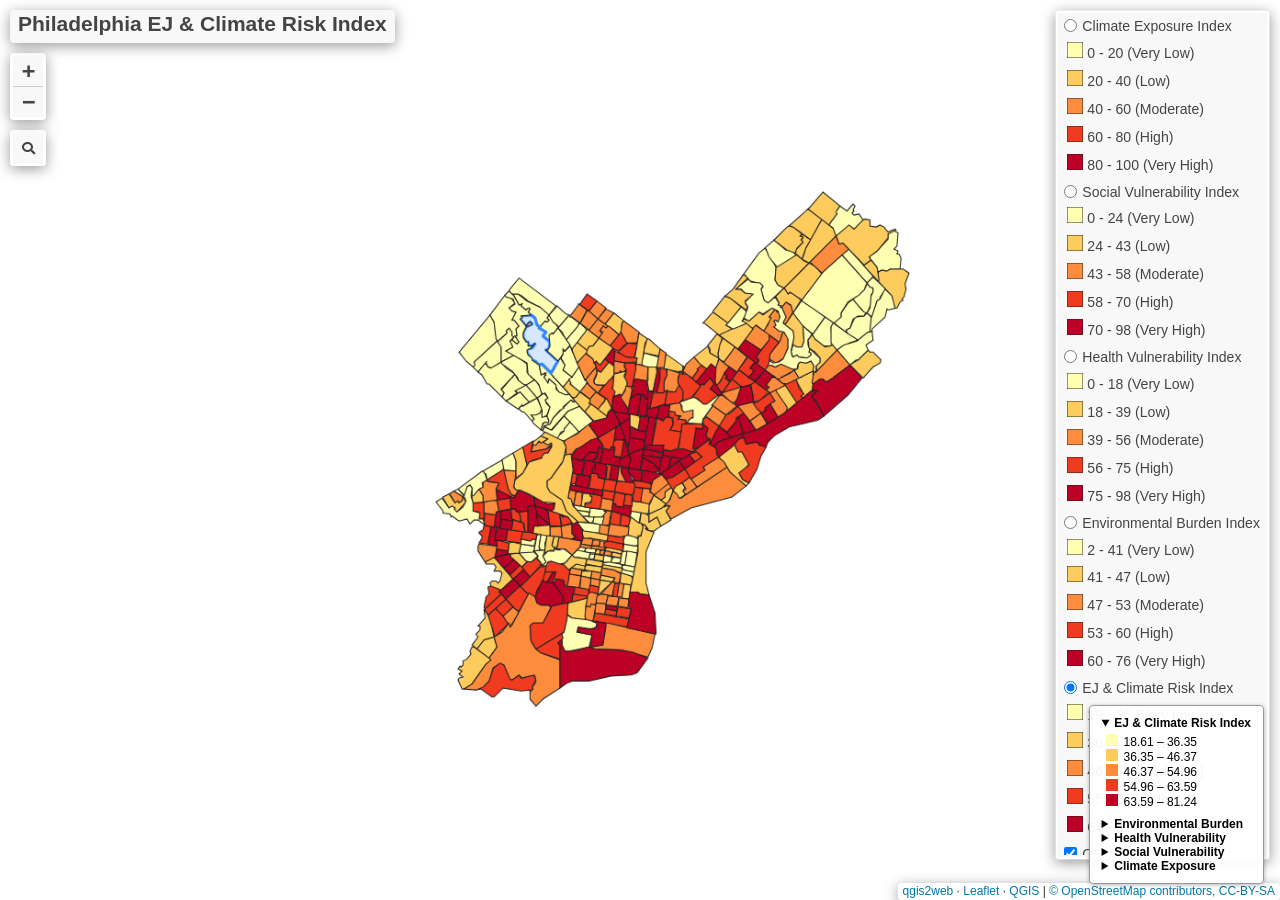
==== commit 508829e1: "Fix html" ====
--- a/Projects/ej-index-map/index.html
+++ b/Projects/ej-index-map/index.html
@@ -12,7 +12,7 @@
         <link rel="stylesheet" href="css/fontawesome-all.min.css">
         <link rel="stylesheet" href="css/leaflet.photon.css">
         <style>
-        #map {
+        html, body, #map {
 		width: 100%;
     		height: 100%;
     		padding: 0;
@@ -826,42 +826,40 @@
         var marker = null;
         // Add an event listener to the Photon control to create a marker from the returned geoJSON data
         var z = null;
-        photonControl.on('selected', function(e) {
-            console.log(photonControl.search.resultsContainer);
+	photonControl.on('selected', function(e) {
             if (x != null) {
-                map.removeLayer(obj3.marker);
+                if (marker != null) map.removeLayer(marker);
                 map.removeLayer(x);
             }
-            obj2.gcd = e.choice;
-            x = L.geoJSON(obj2.gcd).addTo(map);
-            var label = typeof obj2.gcd.properties.label === 'undefined' ? obj2.gcd.properties.display_name : obj2.gcd.properties.label;
-            obj3.marker = L.marker(x.getLayers()[0].getLatLng()).bindPopup(label).addTo(map);
+            x = L.geoJSON(e.choice).addTo(map);
+            var label = typeof e.choice.properties.label === 'undefined' ? e.choice.properties.display_name : e.choice.properties.label;
+            marker = L.marker(x.getLayers()[0].getLatLng()).bindPopup(label).addTo(map);
             map.setView(x.getLayers()[0].getLatLng(), 17);
-            z = typeof e.choice.properties.label === 'undefined'? e.choice.properties.display_name : e.choice.properties.label;
-            console.log(e);
-            e.target.input.value = z;
+            if (e.target && e.target.input) {
+                e.target.input.value = label;
+            }
         });
+
         var search = document.getElementsByClassName("leaflet-photon leaflet-control")[0];
-        search.classList.add("leaflet-control-search")
-        search.style.display = "flex";
-        search.style.backgroundColor="rgba(255,255,255,0.5)" 
+        if (search) {
+            search.classList.add("leaflet-control-search");
+            search.style.display = "flex";
+            search.style.backgroundColor = "rgba(255,255,255,0.5)";
 
-        // Create the new button element
-        var button = document.createElement("div");
-        button.id = "gcd-button-control";
-        button.className = "gcd-gl-btn fa fa-search search-button";
+            var button = document.createElement("div");
+            button.id = "gcd-button-control";
+            button.className = "gcd-gl-btn fa fa-search search-button";
 
-        // Insert the button at the beginning of the search control
-        search.insertBefore(button, search.firstChild);
-        last = search.lastChild;
-        last.style.display = "none";
-        button.addEventListener("click", function (e) {
-            if (last.style.display === "none") {
-                last.style.display = "block";
-            } else {
-                last.style.display = "none";
-            }
-        });
+            search.insertBefore(button, search.firstChild);
+            var last = search.lastChild;
+            if (last) last.style.display = "none";
+
+            button.addEventListener("click", function (e) {
+                if (last) {
+                    last.style.display = (last.style.display === "none") ? "block" : "none";
+                }
+            });
+        }
         var overlaysTree = [
             {label: 'Climate Exposure Index<br /><table><tr><td style="text-align: center;"><img src="legend/ClimateExposureIndex_5_024512019610.png" /></td><td>0 - 20 (Very Low)</td></tr><tr><td style="text-align: center;"><img src="legend/ClimateExposureIndex_5_2019614014711.png" /></td><td>20 - 40 (Low)</td></tr><tr><td style="text-align: center;"><img src="legend/ClimateExposureIndex_5_4014716009802.png" /></td><td>40 - 60 (Moderate)</td></tr><tr><td style="text-align: center;"><img src="legend/ClimateExposureIndex_5_6009808004903.png" /></td><td>60 - 80 (High)</td></tr><tr><td style="text-align: center;"><img src="legend/ClimateExposureIndex_5_80049010000004.png" /></td><td>80 - 100 (Very High)</td></tr></table>', layer: layer_ClimateExposureIndex_5, radioGroup: 'indices'},
             {label: 'Social Vulnerability Index<br /><table><tr><td style="text-align: center;"><img src="legend/SocialVulnerabilityIndex_4_000002433170.png" /></td><td>0 - 24 (Very Low)</td></tr><tr><td style="text-align: center;"><img src="legend/SocialVulnerabilityIndex_4_2433174311801.png" /></td><td>24 - 43 (Low)</td></tr><tr><td style="text-align: center;"><img src="legend/SocialVulnerabilityIndex_4_4311805843002.png" /></td><td>43 - 58 (Moderate)</td></tr><tr><td style="text-align: center;"><img src="legend/SocialVulnerabilityIndex_4_5843007036493.png" /></td><td>58 - 70 (High)</td></tr><tr><td style="text-align: center;"><img src="legend/SocialVulnerabilityIndex_4_7036499786704.png" /></td><td>70 - 98 (Very High)</td></tr></table>', layer: layer_SocialVulnerabilityIndex_4, radioGroup: 'indices'},
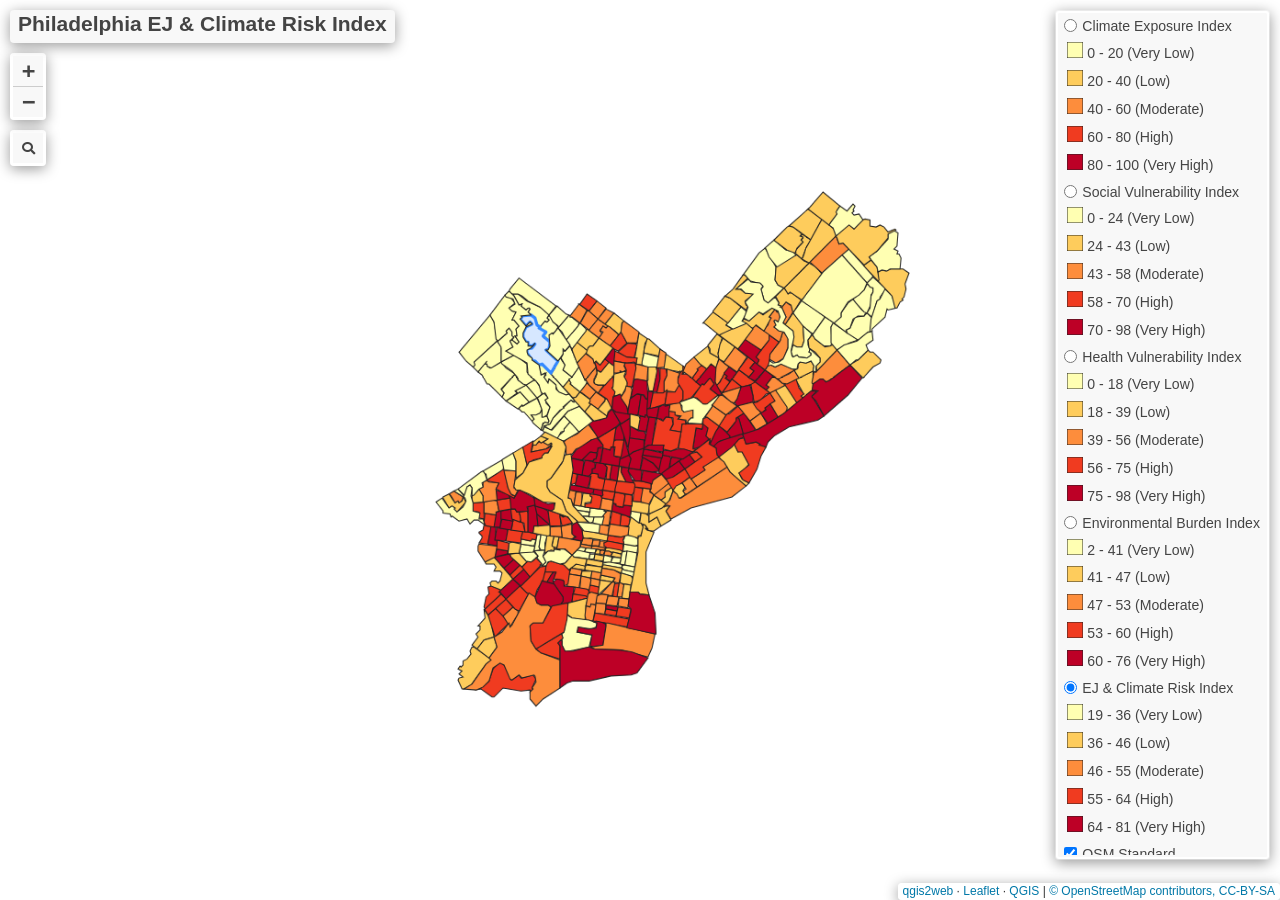
==== commit 2a60de48: "Remove repetitive legend" ====
--- a/Projects/ej-index-map/index.html
+++ b/Projects/ej-index-map/index.html
@@ -879,79 +879,8 @@
         lay.addTo(map);
         setBounds();
         </script>
-<div id="custom-legend" style="
-    position: fixed;
-    bottom: 16px;
-    right: 16px;
-    z-index: 1000;
-    background: rgba(255, 255, 255, 0.95);
-    border: 1px solid #999;
-    border-radius: 4px;
-    padding: 10px 12px;
-    font-family: Arial, sans-serif;
-    font-size: 12px;
-    max-height: 60vh;
-    overflow-y: auto;
-    box-shadow: 0 1px 4px rgba(0,0,0,0.3);
-    max-width: 220px;
-">
+
  
-  <details open>
-    <summary style="font-weight:bold; cursor:pointer;">EJ &amp; Climate Risk Index</summary>
-    <div style="margin:4px 0 8px 4px;">
-      <div><span style="background:#FFFFB2;width:12px;height:12px;display:inline-block;margin-right:6px;"></span>18.61 – 36.35</div>
-      <div><span style="background:#FECC5C;width:12px;height:12px;display:inline-block;margin-right:6px;"></span>36.35 – 46.37</div>
-      <div><span style="background:#FD8D3C;width:12px;height:12px;display:inline-block;margin-right:6px;"></span>46.37 – 54.96</div>
-      <div><span style="background:#F03B20;width:12px;height:12px;display:inline-block;margin-right:6px;"></span>54.96 – 63.59</div>
-      <div><span style="background:#BD0026;width:12px;height:12px;display:inline-block;margin-right:6px;"></span>63.59 – 81.24</div>
-    </div>
-  </details>
- 
-  <details>
-    <summary style="font-weight:bold; cursor:pointer;">Environmental Burden</summary>
-    <div style="margin:4px 0 8px 4px;">
-      <div><span style="background:#FFFFB2;width:12px;height:12px;display:inline-block;margin-right:6px;"></span>2.12 – 41.34</div>
-      <div><span style="background:#FECC5C;width:12px;height:12px;display:inline-block;margin-right:6px;"></span>41.34 – 47.32</div>
-      <div><span style="background:#FD8D3C;width:12px;height:12px;display:inline-block;margin-right:6px;"></span>47.32 – 52.60</div>
-      <div><span style="background:#F03B20;width:12px;height:12px;display:inline-block;margin-right:6px;"></span>52.60 – 60.45</div>
-      <div><span style="background:#BD0026;width:12px;height:12px;display:inline-block;margin-right:6px;"></span>60.45 – 75.91</div>
-    </div>
-  </details>
- 
-  <details>
-    <summary style="font-weight:bold; cursor:pointer;">Health Vulnerability</summary>
-    <div style="margin:4px 0 8px 4px;">
-      <div><span style="background:#FFFFB2;width:12px;height:12px;display:inline-block;margin-right:6px;"></span>0.00 – 17.92</div>
-      <div><span style="background:#FECC5C;width:12px;height:12px;display:inline-block;margin-right:6px;"></span>17.92 – 39.29</div>
-      <div><span style="background:#FD8D3C;width:12px;height:12px;display:inline-block;margin-right:6px;"></span>39.29 – 55.91</div>
-      <div><span style="background:#F03B20;width:12px;height:12px;display:inline-block;margin-right:6px;"></span>55.91 – 75.47</div>
-      <div><span style="background:#BD0026;width:12px;height:12px;display:inline-block;margin-right:6px;"></span>75.47 – 98.32</div>
-    </div>
-  </details>
- 
-  <details>
-    <summary style="font-weight:bold; cursor:pointer;">Social Vulnerability</summary>
-    <div style="margin:4px 0 8px 4px;">
-      <div><span style="background:#FFFFB2;width:12px;height:12px;display:inline-block;margin-right:6px;"></span>0.00 – 24.33</div>
-      <div><span style="background:#FECC5C;width:12px;height:12px;display:inline-block;margin-right:6px;"></span>24.33 – 43.12</div>
-      <div><span style="background:#FD8D3C;width:12px;height:12px;display:inline-block;margin-right:6px;"></span>43.12 – 58.43</div>
-      <div><span style="background:#F03B20;width:12px;height:12px;display:inline-block;margin-right:6px;"></span>58.43 – 70.36</div>
-      <div><span style="background:#BD0026;width:12px;height:12px;display:inline-block;margin-right:6px;"></span>70.36 – 97.87</div>
-    </div>
-  </details>
- 
-  <details>
-    <summary style="font-weight:bold; cursor:pointer;">Climate Exposure</summary>
-    <div style="margin:4px 0 8px 4px;">
-      <div><span style="background:#FFFFB2;width:12px;height:12px;display:inline-block;margin-right:6px;"></span>0.25 – 20.20</div>
-      <div><span style="background:#FECC5C;width:12px;height:12px;display:inline-block;margin-right:6px;"></span>20.20 – 40.15</div>
-      <div><span style="background:#FD8D3C;width:12px;height:12px;display:inline-block;margin-right:6px;"></span>40.15 – 60.10</div>
-      <div><span style="background:#F03B20;width:12px;height:12px;display:inline-block;margin-right:6px;"></span>60.10 – 80.05</div>
-      <div><span style="background:#BD0026;width:12px;height:12px;display:inline-block;margin-right:6px;"></span>80.05 – 100.00</div>
-    </div>
-  </details>
- 
-</div>
      
 </body>
 </html>
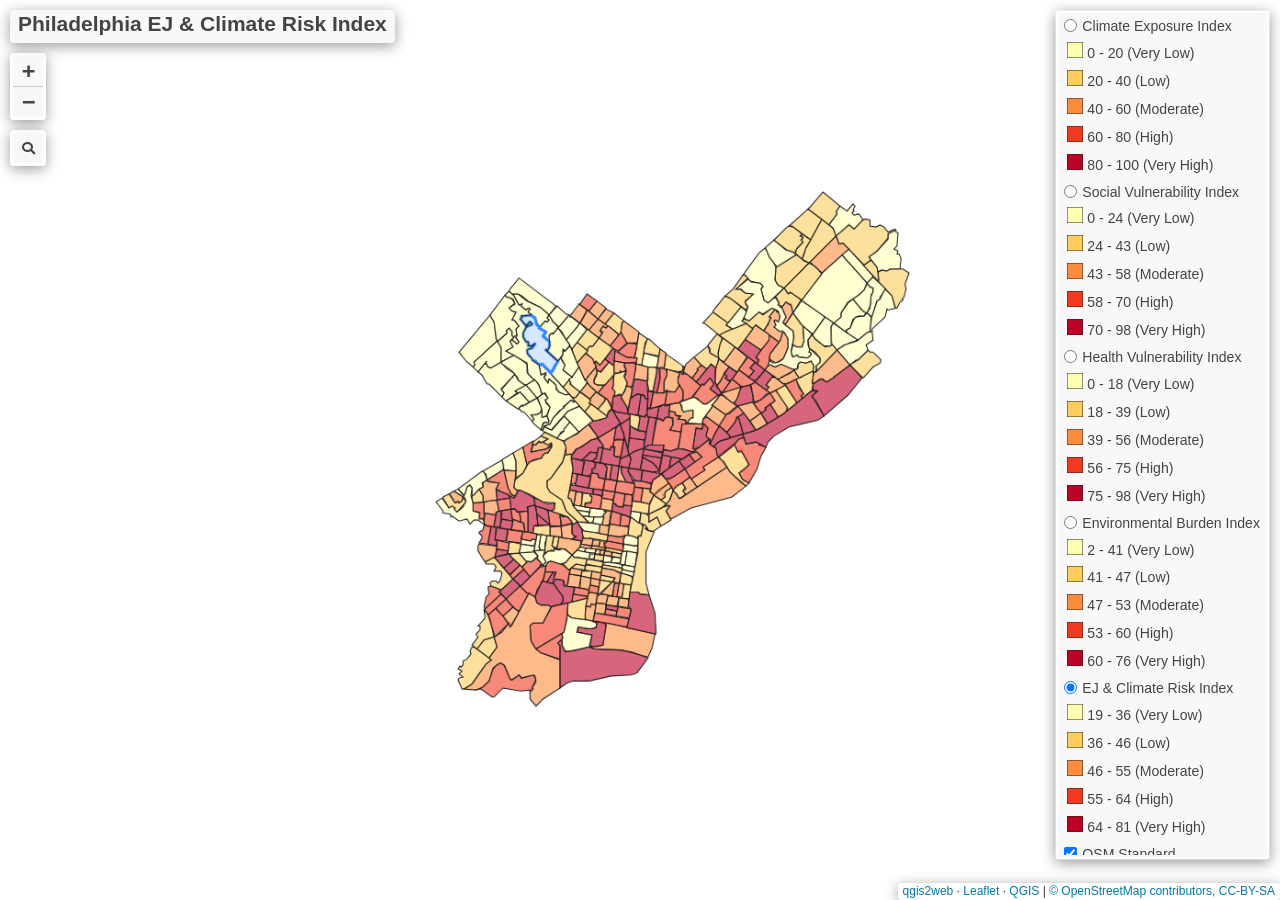
==== commit a0631a7f: "Fix opacity and popups" ====
--- a/Projects/ej-index-map/index.html
+++ b/Projects/ej-index-map/index.html
@@ -156,15 +156,6 @@
         map.addLayer(layer_OSMStandard_0);
 function pop_EJClimateRiskIndex_1(feature, layer) {
             layer.on({
-                mouseout: function(e) {
-                    if (typeof layer.closePopup == 'function') {
-                        layer.closePopup();
-                    } else {
-                        layer.eachLayer(function(feature){
-                            feature.closePopup()
-                        });
-                    }
-                },
                 mouseover: highlightFeature,
             });
             var popupContent = '<table style="width: 100%; border-collapse: collapse;">\
@@ -205,7 +196,7 @@
                 lineJoin: 'miter',
                 weight: 1.0, 
                 fill: true,
-                fillOpacity: 1,
+                fillOpacity: 0.6,
                 fillColor: 'rgba(255,255,178,1.0)',
                 interactive: true,
             }
@@ -220,7 +211,7 @@
                 lineJoin: 'miter',
                 weight: 1.0, 
                 fill: true,
-                fillOpacity: 1,
+                fillOpacity: 0.6,
                 fillColor: 'rgba(254,204,92,1.0)',
                 interactive: true,
             }
@@ -235,7 +226,7 @@
                 lineJoin: 'miter',
                 weight: 1.0, 
                 fill: true,
-                fillOpacity: 1,
+                fillOpacity: 0.6,
                 fillColor: 'rgba(253,141,60,1.0)',
                 interactive: true,
             }
@@ -250,7 +241,7 @@
                 lineJoin: 'miter',
                 weight: 1.0, 
                 fill: true,
-                fillOpacity: 1,
+                fillOpacity: 0.6,
                 fillColor: 'rgba(240,59,32,1.0)',
                 interactive: true,
             }
@@ -265,7 +256,7 @@
                 lineJoin: 'miter',
                 weight: 1.0, 
                 fill: true,
-                fillOpacity: 1,
+                fillOpacity: 0.6,
                 fillColor: 'rgba(189,0,38,1.0)',
                 interactive: true,
             }
@@ -287,15 +278,6 @@
         map.addLayer(layer_EJClimateRiskIndex_1);
         function pop_EnvironmentalBurdenIndex_2(feature, layer) {
             layer.on({
-                mouseout: function(e) {
-                    if (typeof layer.closePopup == 'function') {
-                        layer.closePopup();
-                    } else {
-                        layer.eachLayer(function(feature){
-                            feature.closePopup()
-                        });
-                    }
-                },
                 mouseover: highlightFeature,
             });
             var popupContent = '<table style="width: 100%; border-collapse: collapse;">\
@@ -336,7 +318,7 @@
                 lineJoin: 'miter',
                 weight: 1.0, 
                 fill: true,
-                fillOpacity: 1,
+                fillOpacity: 0.6,
                 fillColor: 'rgba(255,255,178,1.0)',
                 interactive: true,
             }
@@ -351,7 +333,7 @@
                 lineJoin: 'miter',
                 weight: 1.0, 
                 fill: true,
-                fillOpacity: 1,
+                fillOpacity: 0.6,
                 fillColor: 'rgba(254,204,92,1.0)',
                 interactive: true,
             }
@@ -366,7 +348,7 @@
                 lineJoin: 'miter',
                 weight: 1.0, 
                 fill: true,
-                fillOpacity: 1,
+                fillOpacity: 0.6,
                 fillColor: 'rgba(253,141,60,1.0)',
                 interactive: true,
             }
@@ -381,7 +363,7 @@
                 lineJoin: 'miter',
                 weight: 1.0, 
                 fill: true,
-                fillOpacity: 1,
+                fillOpacity: 0.6,
                 fillColor: 'rgba(240,59,32,1.0)',
                 interactive: true,
             }
@@ -396,7 +378,7 @@
                 lineJoin: 'miter',
                 weight: 1.0, 
                 fill: true,
-                fillOpacity: 1,
+                fillOpacity: 0.6,
                 fillColor: 'rgba(189,0,38,1.0)',
                 interactive: true,
             }
@@ -418,15 +400,6 @@
         // map.addLayer(layer_EnvironmentalBurdenIndex_2);
         function pop_Health_VulnerabilityIndex_3(feature, layer) {
             layer.on({
-                mouseout: function(e) {
-                    if (typeof layer.closePopup == 'function') {
-                        layer.closePopup();
-                    } else {
-                        layer.eachLayer(function(feature){
-                            feature.closePopup()
-                        });
-                    }
-                },
                 mouseover: highlightFeature,
             });
             var popupContent = '<table style="width: 100%; border-collapse: collapse;">\
@@ -467,7 +440,7 @@
                 lineJoin: 'miter',
                 weight: 1.0, 
                 fill: true,
-                fillOpacity: 1,
+                fillOpacity: 0.6,
                 fillColor: 'rgba(255,255,178,1.0)',
                 interactive: true,
             }
@@ -482,7 +455,7 @@
                 lineJoin: 'miter',
                 weight: 1.0, 
                 fill: true,
-                fillOpacity: 1,
+                fillOpacity: 0.6,
                 fillColor: 'rgba(254,204,92,1.0)',
                 interactive: true,
             }
@@ -497,7 +470,7 @@
                 lineJoin: 'miter',
                 weight: 1.0, 
                 fill: true,
-                fillOpacity: 1,
+                fillOpacity: 0.6,
                 fillColor: 'rgba(253,141,60,1.0)',
                 interactive: true,
             }
@@ -512,7 +485,7 @@
                 lineJoin: 'miter',
                 weight: 1.0, 
                 fill: true,
-                fillOpacity: 1,
+                fillOpacity: 0.6,
                 fillColor: 'rgba(240,59,32,1.0)',
                 interactive: true,
             }
@@ -527,7 +500,7 @@
                 lineJoin: 'miter',
                 weight: 1.0, 
                 fill: true,
-                fillOpacity: 1,
+                fillOpacity: 0.6,
                 fillColor: 'rgba(189,0,38,1.0)',
                 interactive: true,
             }
@@ -549,15 +522,6 @@
         // map.addLayer(layer_Health_VulnerabilityIndex_3);
         function pop_SocialVulnerabilityIndex_4(feature, layer) {
             layer.on({
-                mouseout: function(e) {
-                    if (typeof layer.closePopup == 'function') {
-                        layer.closePopup();
-                    } else {
-                        layer.eachLayer(function(feature){
-                            feature.closePopup()
-                        });
-                    }
-                },
                 mouseover: highlightFeature,
             });
             var popupContent = '<table style="width: 100%; border-collapse: collapse;">\
@@ -598,7 +562,7 @@
                 lineJoin: 'miter',
                 weight: 1.0, 
                 fill: true,
-                fillOpacity: 1,
+                fillOpacity: 0.6,
                 fillColor: 'rgba(255,255,178,1.0)',
                 interactive: true,
             }
@@ -613,7 +577,7 @@
                 lineJoin: 'miter',
                 weight: 1.0, 
                 fill: true,
-                fillOpacity: 1,
+                fillOpacity: 0.6,
                 fillColor: 'rgba(254,204,92,1.0)',
                 interactive: true,
             }
@@ -628,7 +592,7 @@
                 lineJoin: 'miter',
                 weight: 1.0, 
                 fill: true,
-                fillOpacity: 1,
+                fillOpacity: 0.6,
                 fillColor: 'rgba(253,141,60,1.0)',
                 interactive: true,
             }
@@ -643,7 +607,7 @@
                 lineJoin: 'miter',
                 weight: 1.0, 
                 fill: true,
-                fillOpacity: 1,
+                fillOpacity: 0.6,
                 fillColor: 'rgba(240,59,32,1.0)',
                 interactive: true,
             }
@@ -658,7 +622,7 @@
                 lineJoin: 'miter',
                 weight: 1.0, 
                 fill: true,
-                fillOpacity: 1,
+                fillOpacity: 0.6,
                 fillColor: 'rgba(189,0,38,1.0)',
                 interactive: true,
             }
@@ -680,15 +644,6 @@
         // map.addLayer(layer_SocialVulnerabilityIndex_4);
         function pop_ClimateExposureIndex_5(feature, layer) {
             layer.on({
-                mouseout: function(e) {
-                    if (typeof layer.closePopup == 'function') {
-                        layer.closePopup();
-                    } else {
-                        layer.eachLayer(function(feature){
-                            feature.closePopup()
-                        });
-                    }
-                },
                 mouseover: highlightFeature,
             });
             var popupContent = '<table style="width: 100%; border-collapse: collapse;">\
@@ -729,7 +684,7 @@
                 lineJoin: 'miter',
                 weight: 1.0, 
                 fill: true,
-                fillOpacity: 1,
+                fillOpacity: 0.6,
                 fillColor: 'rgba(255,255,178,1.0)',
                 interactive: true,
             }
@@ -744,7 +699,7 @@
                 lineJoin: 'miter',
                 weight: 1.0, 
                 fill: true,
-                fillOpacity: 1,
+                fillOpacity: 0.6,
                 fillColor: 'rgba(254,204,92,1.0)',
                 interactive: true,
             }
@@ -759,7 +714,7 @@
                 lineJoin: 'miter',
                 weight: 1.0, 
                 fill: true,
-                fillOpacity: 1,
+                fillOpacity: 0.6,
                 fillColor: 'rgba(253,141,60,1.0)',
                 interactive: true,
             }
@@ -774,7 +729,7 @@
                 lineJoin: 'miter',
                 weight: 1.0, 
                 fill: true,
-                fillOpacity: 1,
+                fillOpacity: 0.6,
                 fillColor: 'rgba(240,59,32,1.0)',
                 interactive: true,
             }
@@ -789,7 +744,7 @@
                 lineJoin: 'miter',
                 weight: 1.0, 
                 fill: true,
-                fillOpacity: 1,
+                fillOpacity: 0.6,
                 fillColor: 'rgba(189,0,38,1.0)',
                 interactive: true,
             }
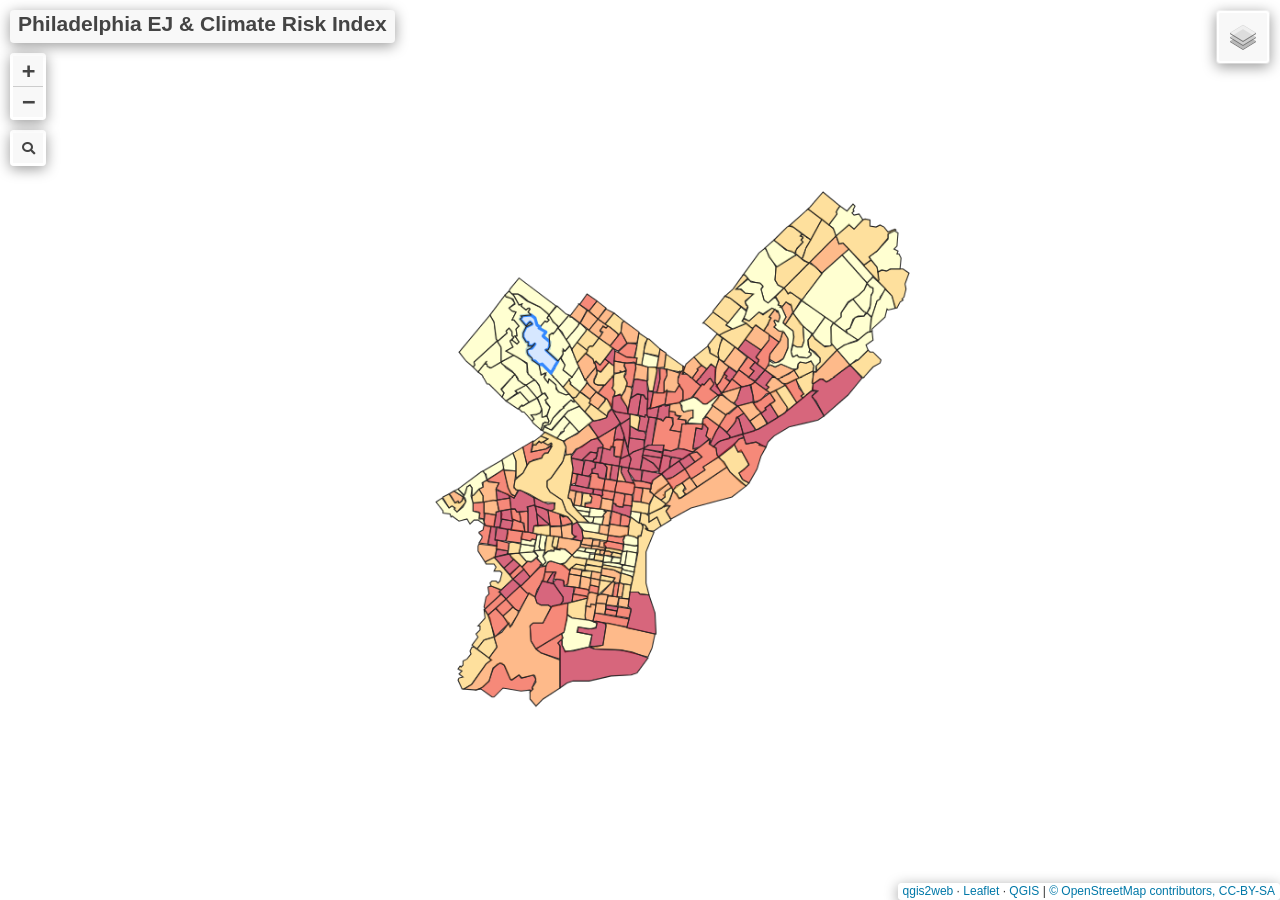
==== commit 610ff349: "Fix jumpiness and made legend collapsible" ====
--- a/Projects/ej-index-map/index.html
+++ b/Projects/ej-index-map/index.html
@@ -47,7 +47,7 @@
             highlightLayer.openPopup();
         }
         var map = L.map('map', {
-            zoomControl:false, maxZoom:28, minZoom:1
+            zoomControl:false, maxZoom:28, minZoom:1, scrollWheelZoom:false
         }).fitBounds([[39.86535058862325,-75.39120789966726],[40.149385617863615,-74.38391199046475]]);
         var hash = new L.Hash(map);
         map.attributionControl.setPrefix('<a href="https://github.com/qgis2web/qgis2web" target="_blank">qgis2web</a> &middot; <a href="https://leafletjs.com" title="A JS library for interactive maps">Leaflet</a> &middot; <a href="https://qgis.org">QGIS</a>');
@@ -829,7 +829,7 @@
             //openedSymbol: '&#8863; &#x1f5c1;',
             //collapseAll: 'Collapse all',
             //expandAll: 'Expand all',
-            collapsed: false
+            collapsed: true
         });
         lay.addTo(map);
         setBounds();
